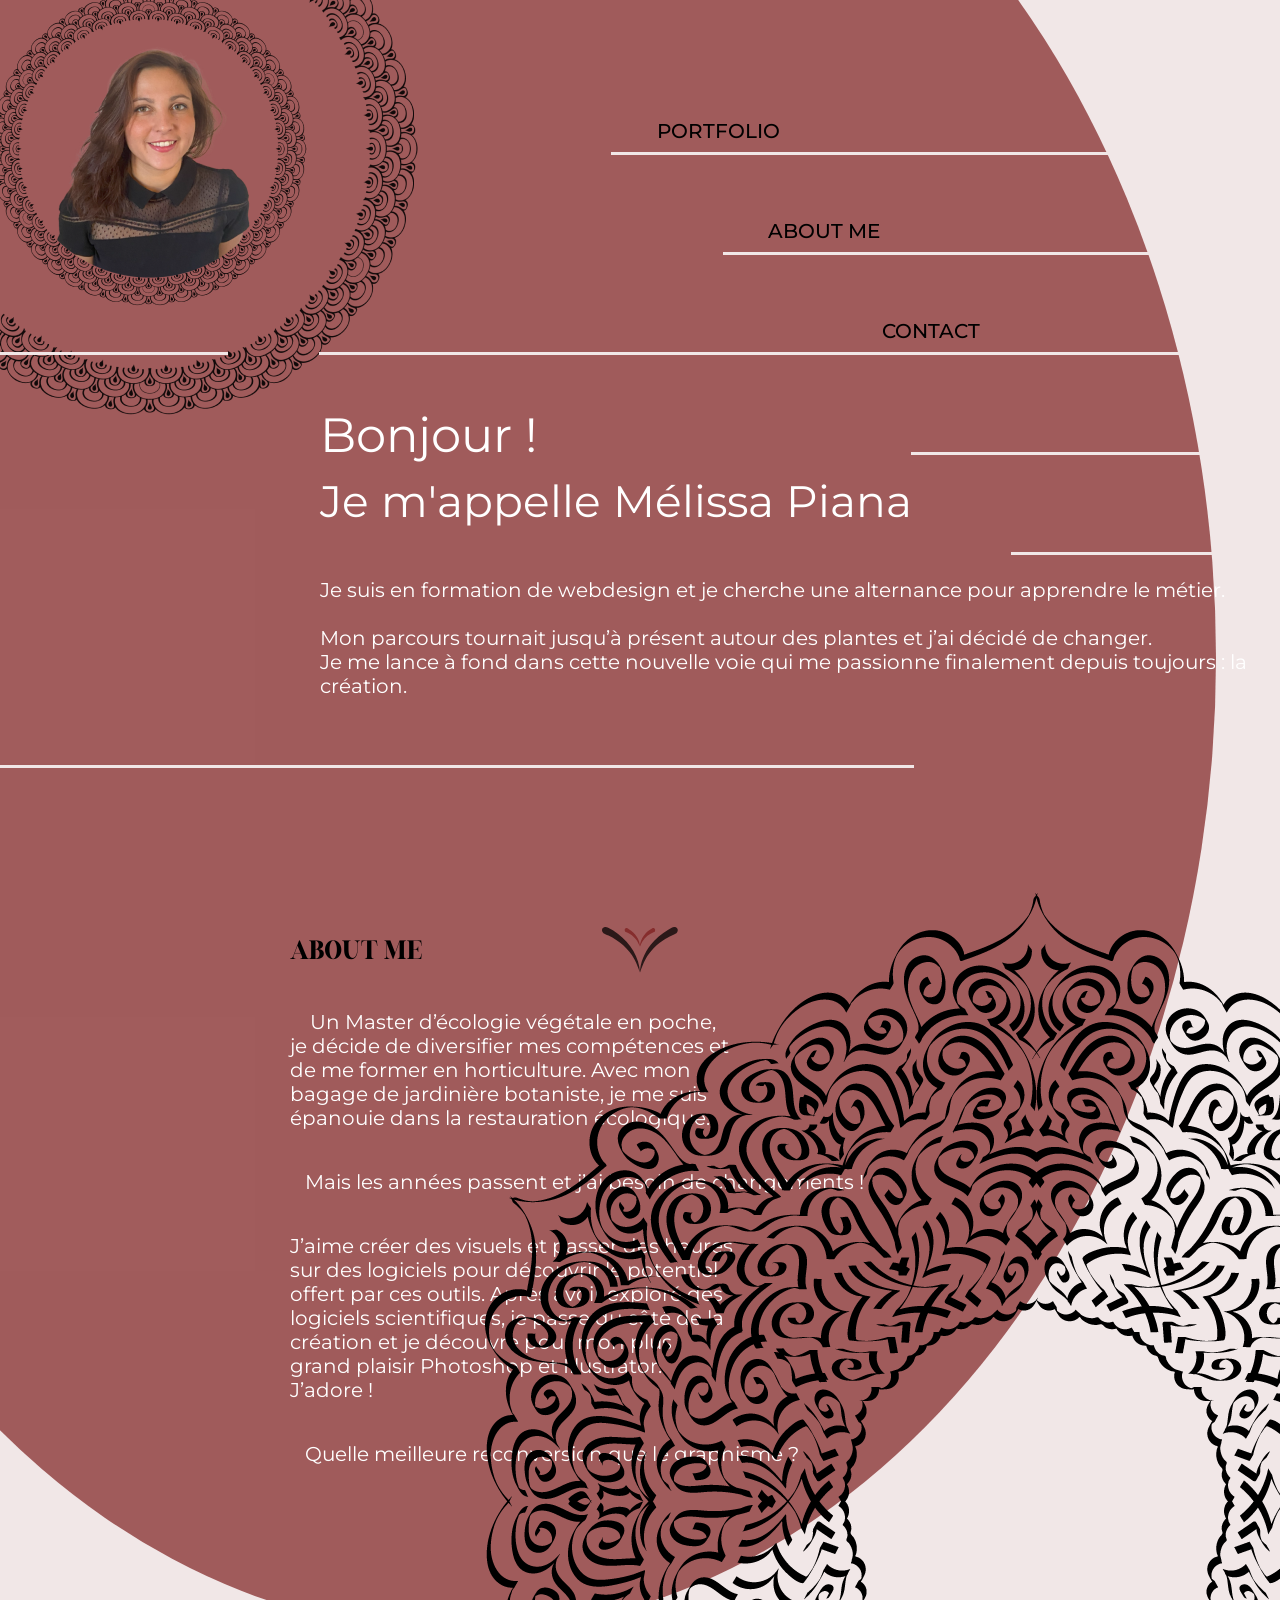
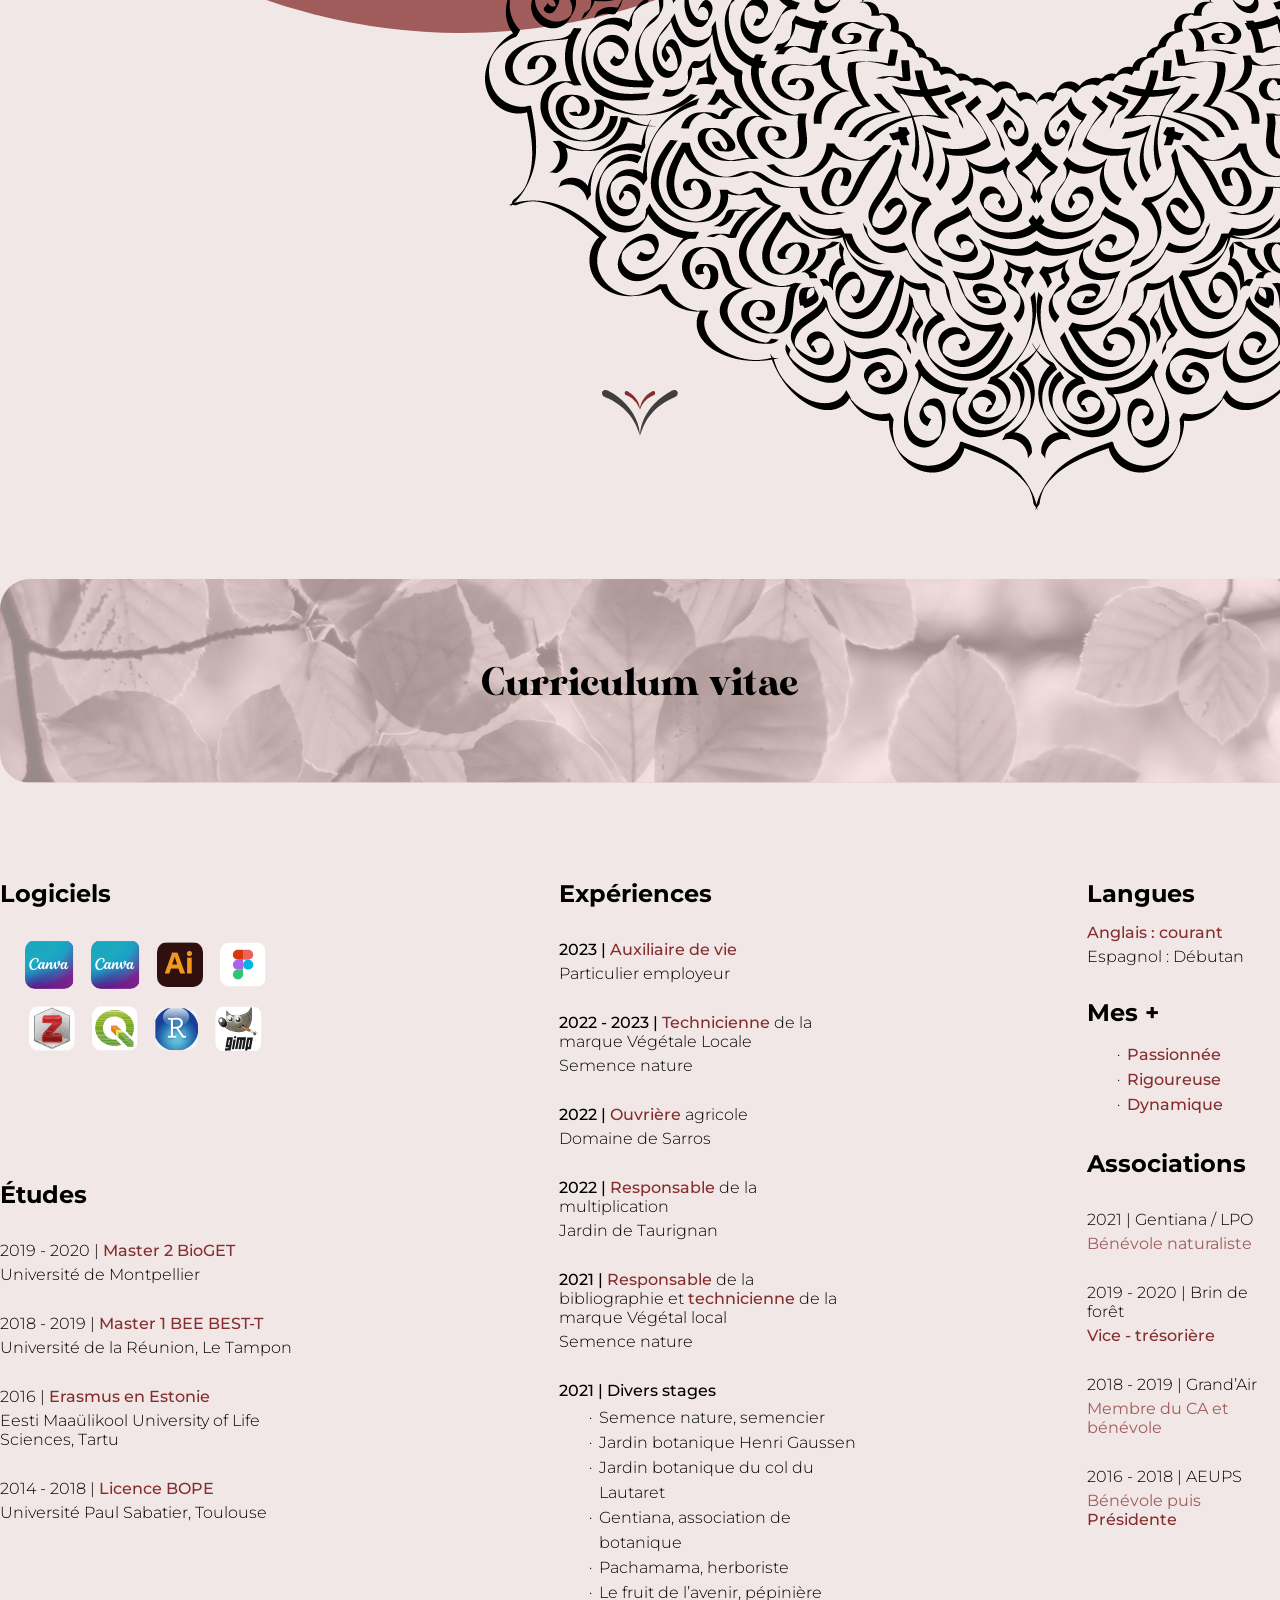
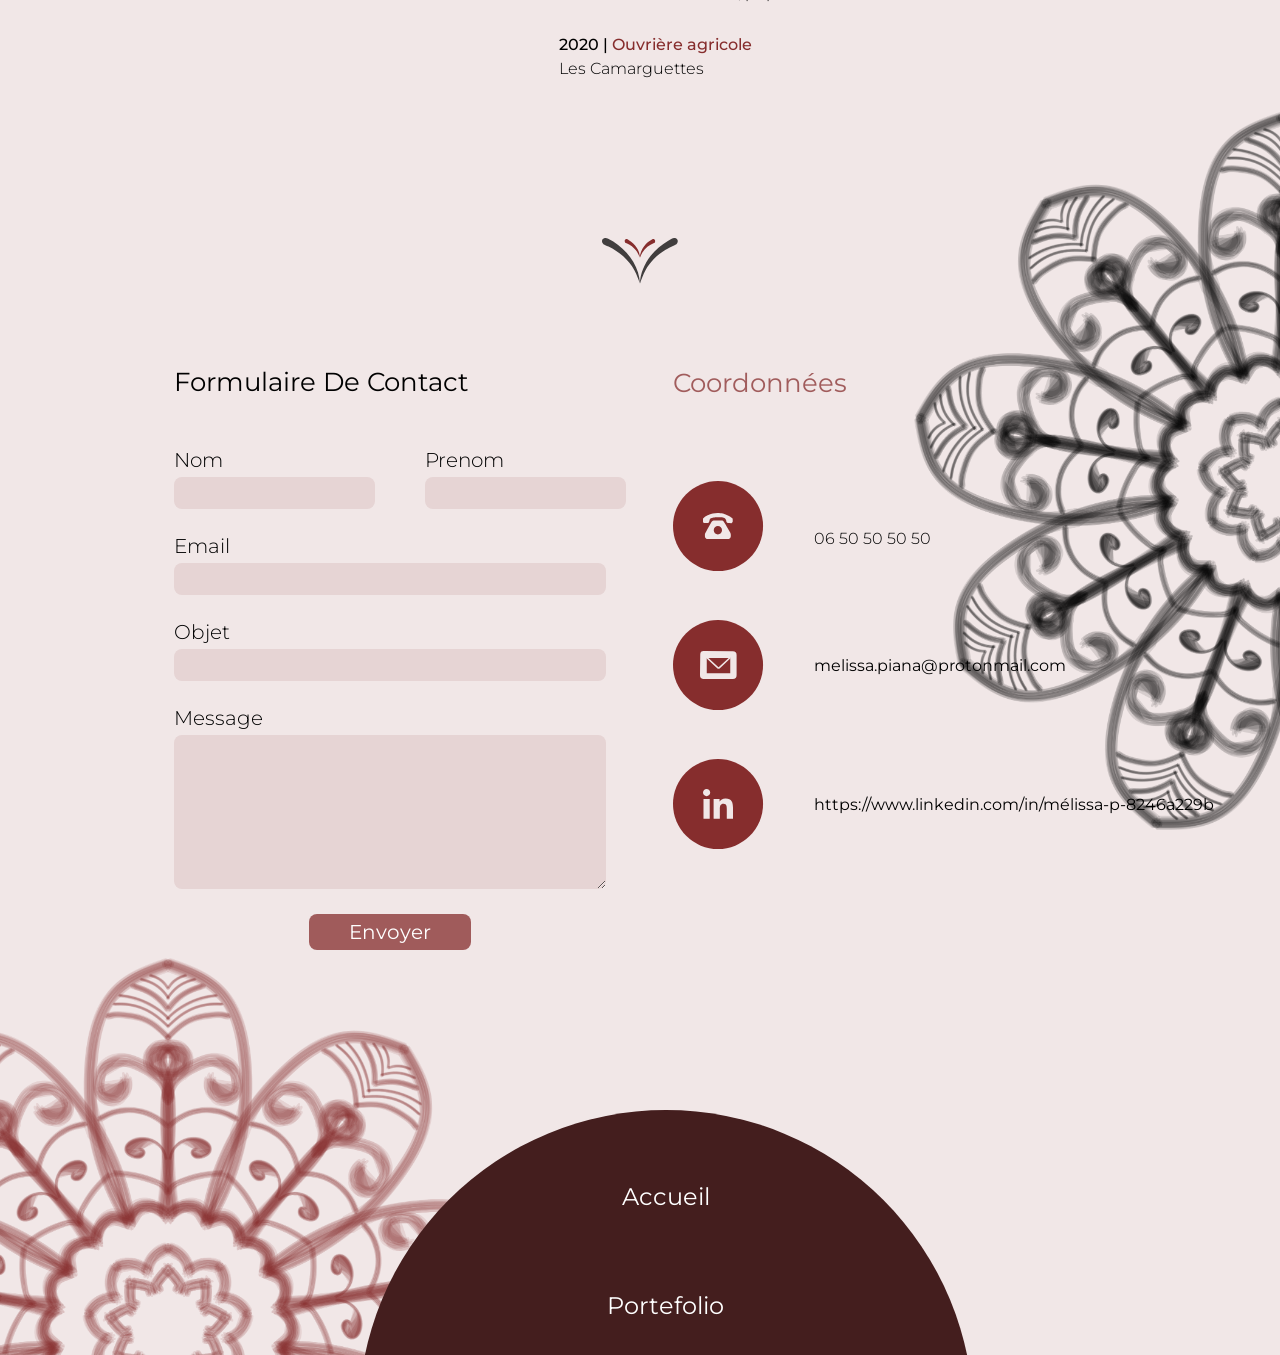
==== index.html @ 409543dc "Ajout page indentité visuelle" ====
<!doctype html>
<html lang="fr">
<head>
    <meta charset="UTF-8">
    <meta name="viewport" content="width=device-width, initial-scale=1, maximum-scale=2">
    <meta http-equiv="X-UA-Compatible" content="ie=edge">
    <title>Portfolio - Mélissa</title>
    <link rel="stylesheet" href="assets/css/home.min.css">
    <script src="https://code.jquery.com/jquery-3.7.1.min.js"
            integrity="sha256-/JqT3SQfawRcv/BIHPThkBvs0OEvtFFmqPF/lYI/Cxo=" crossorigin="anonymous"></script>
    <meta name="description" content="Free Web tutorials">
    <meta name="keywords" content="HTML, CSS, JavaScript">
    <meta name="author" content="Lorenzo Devichi">
</head>
<body>
<div class="home">

    <nav>
        <ul>
            <li>
                <a id="sous-menu" href="portefolio.html">Portfolio</a>
                <!--                <div class="sous-menu">-->
                <!--                    <a href="#">Identités visuelles</a>-->
                <!--                    <a href="#">Maquettes</a>-->
                <!--                    <a href="#">Créations</a>-->
                <!--                </div>-->
            </li>
            <li>
                <a href="#">About me</a>
            </li>
            <li>
                <a href="#">Contact</a>
            </li>
            <li>
                <a href="#"></a>
            </li>
            <li><a href="#"></a></li>
        </ul>
    </nav>
    <div class="circle-home"></div>
    <div class="profile">
        <hr>
        <div class="profile-mandala-img">
            <img class="" src="assets/img/Mandala gouttes.png" alt="Mandala">
            <img class="img-melissa" src="assets/img/Melissa.png" alt="Melissa profiles">
        </div>
        <img class="profile-top-left" src="assets/img/MandalaAngleTopLeft.png" alt="Mandala">
    </div>
    <div class="bonjour">
        <h1>Bonjour !</h1>
        <h2>Je m'appelle Mélissa Piana</h2>
        <p>Je suis en formation de webdesign et je cherche une alternance pour apprendre le métier.<br><br>

            Mon parcours tournait jusqu’à présent autour des plantes et j’ai décidé de changer.<br>
            Je me lance à fond dans cette nouvelle voie qui me passionne finalement depuis toujours : la création.</p>
    </div>
    <a href="#" class="chevron-down-header">
        <img src="assets/img/Flèche maison 2 1.svg" alt="fleche-bottom">
    </a>
    <div class="about-me">
        <h3>ABOUT ME</h3>
        <p class="p-size">
            &nbsp;&nbsp;&nbsp;&nbsp;Un Master d’écologie végétale en poche, je décide de diversifier mes compétences et
            de me former en
            horticulture. Avec mon bagage de jardinière botaniste, je me suis épanouie dans la restauration écologique.
        </p>
        <p>Mais les années passent et j’ai besoin de changements !</p>
        <p class="p-size">J’aime créer des visuels et passer des heures sur des logiciels pour découvrir le potentiel
            offert par ces
            outils. Après avoir exploré des logiciels scientifiques, je passe du côté de la création et je découvre pour
            mon
            plus grand plaisir Photoshop et Illustrator. J’adore !</p>
        <p>Quelle meilleure reconversion que le graphisme ? </p>

    </div>
    <img class="mandala-home-bottom" src="assets/img/Oriental_1.png" alt="mandala-orientale">
    <a href="#" class="chevron-down-header2">
        <img src="assets/img/Flèche maison 2 1.svg" alt="fleche-bottom">
    </a>

</div>
<div class="cv">

    <div class="p-relative">
        <h3 class="p-abso-center nevrada cv-title">Curriculum vitae</h3>
        <img class="rectangle-feuille" src="assets/img/RectangleFeuilleCv.png" alt="Rectangle feuille">
    </div>
    <div class="cv-experience">
        <div class="left">
            <div>
                <h4>Logiciels</h4>
                <div class="logo">
                    <img src="assets/img/logoCv/canva.png" alt="canva">
                    <img src="assets/img/logoCv/canva.png" alt="canva">
                    <img src="assets/img/logoCv/Ai.png" alt="canva">
                    <img src="assets/img/logoCv/Figma.svg" alt="canva">
                    <img src="assets/img/logoCv/Zotero.svg" alt="canva">
                    <img src="assets/img/logoCv/QGIS.svg" alt="canva">
                    <img src="assets/img/logoCv/Rectangle%20(3).png" alt="canva">
                    <img src="assets/img/logoCv/GIMP.svg" alt="canva">
                </div>
            </div>
            <div>
                <h4>études</h4>
                <div>
                    <div>
                        <p>2019 - 2020 | <span class="red">Master 2 BioGET</span></p>
                        <span class="spaceTop">Université de Montpellier</span>
                    </div>
                    <div>
                        <p>2018 - 2019 | <span class="red">Master 1 BEE BEST-T</span></p>
                        <span>Université de la Réunion, Le Tampon</span>
                    </div>
                    <div>
                        <p>2016 | <span class="red">Erasmus en Estonie</span></p>
                        <span>Eesti Maaülikool University of Life Sciences, Tartu</span>
                    </div>
                    <div>
                        <p>2014 - 2018 | <span class="red">Licence BOPE</span></p>
                        <span>Université Paul Sabatier, Toulouse</span>
                    </div>
                </div>
            </div>
        </div>
        <div class="experience">
            <h4>Expériences</h4>
            <div>
                <div>
                    <p><span class="weight">2023 |</span> <span class="red">Auxiliaire de vie</span></p>
                    <span>Particulier employeur</span>
                </div>
                <div>
                    <p><span class="weight">2022 - 2023 |</span> <span class="red">Technicienne</span> de la marque
                        Végétale Locale</p>
                    <span>Semence nature</span>
                </div>
                <div>
                    <p><span class="weight">2022 |</span> <span class="red">Ouvrière</span> agricole</p>
                    <span>Domaine de Sarros</span>
                </div>
                <div>
                    <p><span class="weight">2022 | </span><span class="red">Responsable</span> de la multiplication</p>
                    <span>Jardin de Taurignan</span>
                </div>
                <div>
                    <p><span class="weight">2021 | </span><span class="red">Responsable</span> de la bibliographie et
                        <span class="red">technicienne</span> de la marque
                        Végétal local</p>
                    <span>Semence nature</span>
                </div>
                <div>
                    <p><span class="weight">2021 | Divers stages</span></p>
                    <ul>
                        <li>Semence nature, semencier</li>
                        <li>Jardin botanique Henri Gaussen</li>
                        <li>Jardin botanique du col du Lautaret</li>
                        <li>Gentiana, association de botanique</li>
                        <li>Pachamama, herboriste</li>
                        <li>Le fruit de l’avenir, pépinière</li>
                    </ul>
                </div>
                <div>
                    <p><span class="weight">2020 |</span> <span class="red">Ouvrière agricole</span></p>
                    <span>Les Camarguettes</span>
                </div>
            </div>
        </div>
        <div>
            <div class="langue">
                <h4>Langues</h4>
                <div>
                    <div class="langue-p">
                        <p><span class="red">Anglais : courant</span></p>
                        <p>Espagnol : Débutan</p>
                    </div>
                </div>
            </div>
            <div class="langue">
                <h4>Mes +</h4>
                <ul>
                    <li><span class="red">Passionnée</span></li>
                    <li><span class="red">Rigoureuse</span></li>
                    <li><span class="red">Dynamique</span></li>
                </ul>
            </div>
            <div>
                <h4>Associations</h4>
                <div>
                    <div>
                        <p>2021 | Gentiana / LPO</p>
                        <span class="red300">Bénévole naturaliste</span>
                    </div>
                    <div>
                        <p>2019 - 2020 | Brin de forêt</p>
                        <span class="red">Vice - trésorière</span>
                    </div>
                    <div>
                        <p>2018 - 2019 | Grand’Air</p>
                        <span class="red300">Membre du CA et bénévole</span>
                    </div>
                    <div>
                        <p>2016 - 2018 | AEUPS</p>
                        <span class="red300">Bénévole puis <span class="red">Présidente</span></span>
                    </div>
                </div>
            </div>

        </div>
    </div>
    <a href="#" class="chevron-down-header3">
        <img src="assets/img/Flèche maison 2 1.svg" alt="fleche-bottom">
    </a>

    <div class="formContact d-flex justify-content-center align-items-center">
        <img class="MandalaCV" src="assets/img/Fleur_peinture_grise_pour_mimouche.png" alt="Fleur_peinture">

        <div class="form ">

            <form action="" method="post">
                <h4>Formulaire de contact</h4>
                <div class="d-flex align-items-center gap50">

                    <div class="d-flex colunm w50">
                        <label for="name">Nom</label>
                        <input type="text" name="name" id="name" required>
                    </div>
                    <div class="d-flex colunm w50">
                        <label for="prenom">Prenom</label>
                        <input type="text" name="name" id="prenom" required>
                    </div>
                </div>
                <div class="d-flex colunm ">
                    <label for="email">Email</label>
                    <input type="email" name="email" id="email" required>
                </div>
                <div class="d-flex colunm ">
                    <label for="objet">Objet</label>
                    <input type="objet" name="objet" id="objet" required>
                </div>
                <div class="d-flex colunm ">
                    <label for="message">Message</label>
                    <textarea name="message" id="message" cols="30" rows="10" required></textarea>
                </div>
                <div>
                    <input type="submit" class="send" value="Envoyer">
                </div>
            </form>
        </div>
        <div class="contact">
            <h4>Coordonnées</h4>
            <div class="contact-picto">
                <div class="d-flex d-flex align-items-center gap50">
                    <img src="assets/img/Picto téléphone.svg" alt="phone">
                    <p>06 50 50 50 50</p>
                </div>
                <div class="d-flex align-items-center gap50">
                    <img src="assets/img/Picto Mail.svg" alt="mail">
                    <a href="mailto:melissa.piana@protonmail.com">melissa.piana@protonmail.com</a>

                </div>
                <div class="d-flex align-items-center gap50">
                    <img src="assets/img/Picto LinkedIn.svg" alt="linkedin">
                    <a href="https://www.linkedin.com/in/mélissa-p-8246a229b">https://www.linkedin.com/in/mélissa-p-8246a229b</a>
                </div>
            </div>
        </div>

    </div>
</div>
<footer>
    <img class="chevron-down-header4" src="assets/img/Fleur_peinture_rouge.png" alt="Fleur_peinture_rouge">
    <div class="red-circle-footer">

        <a href="#">
            Accueil

        </a>
        <a href="#">
            Portefolio

        </a>
    </div>
</footer>
<script src="assets/js/script.js"></script>
</body>
</html>
---- assets/css/home.min.css ----
@import"https://fonts.googleapis.com/css2?family=Montserrat:wght@100;200;300;400;500;600;700;800;900&display=swap";@font-face{font-family:Nevrada;src:url("../fonts/AL_Nevrada_PersonalUseOnly.ttf")}.d-flex{display:flex}.colunm{flex-direction:column}.over-hidden{overflow:hidden}.align-items-center{align-items:center}.align-items-end{align-items:end}.justify-content-start{justify-content:start}.justify-content-center{justify-content:center}.p-relative{position:relative}.p-abso-center{position:absolute;top:50%;left:50%;transform:translate(-50%, -50%)}.p-abso{position:absolute}.nevrada{font-family:"Nevrada"}.w50{width:50%}body{background-color:#f1e7e7;padding:0;margin:0;box-sizing:border-box}.home{position:relative;height:2115px;overflow:hidden}.home nav{display:flex;height:500px;width:100%;justify-content:end;align-items:center;position:relative;z-index:2;overflow:hidden;top:81px}.home nav ul{display:flex;flex-direction:column;gap:4em}.home nav ul li{list-style:none}.home nav ul li .active-menu{width:184px;display:flex !important;animation:height .3s linear both}@keyframes height{from{height:0;opacity:0}to{height:77px;opacity:1}}.home nav ul li .sous-menu{display:none;background-color:#f1e7e7;border-radius:5px;padding:13px 13px 13px 13px;position:absolute;left:24px;top:40px;transition:all .5s linear;opacity:0;flex-direction:column;z-index:5;gap:10px}.home nav ul li .sous-menu a{flex-direction:row !important}.home nav ul li .sous-menu a:after{content:none !important}.home nav ul li .sous-menu a:before{content:none !important}.home nav ul li .sous-menu a{font-size:16px;font-weight:300}.home nav ul li a{text-decoration:none;color:#000;text-transform:uppercase;font-family:"Montserrat",sans-serif;font-size:20px;font-weight:500;display:flex;flex-direction:row-reverse;align-items:center;gap:9px;position:relative}.home nav ul li a:after{content:"";width:36px;height:36px;transition:all .2s linear;opacity:0}.home nav ul li a:hover:after{content:url("../img/Fleur souris.svg");width:36px;height:36px;transition:all .2s linear;opacity:1}.home nav ul li:nth-child(1){position:relative;right:500px}.home nav ul li:nth-child(1):after{content:"";width:500px;height:3px;background-color:#f1e7e7;display:block;position:absolute;left:-1px;bottom:-6px}.home nav ul li:nth-child(2){position:relative;right:400px}.home nav ul li:nth-child(2):after{content:"";width:500px;height:3px;background-color:#f1e7e7;display:block;position:absolute;left:11px;bottom:-6px}.home nav ul li:nth-child(3){position:relative;right:300px}.home nav ul li:nth-child(3):after{content:"";width:500px;height:3px;background-color:#f1e7e7;display:block;position:absolute;left:-1px;bottom:-6px}.home nav ul li:nth-child(4){position:relative;right:200px}.home nav ul li:nth-child(4):after{content:"";width:500px;height:3px;background-color:#f1e7e7;display:block;position:absolute;left:-1px;bottom:-6px}.home nav ul li:nth-child(5){position:relative;right:100px}.home nav ul li:nth-child(5):after{content:"";width:500px;height:3px;background-color:#f1e7e7;display:block;position:absolute;left:-1px;bottom:-6px}.home .circle-home{height:1950px;width:118%;background-color:rgba(134,45,45,.75);border-radius:50%;position:absolute;top:-317px;left:-23%;z-index:1}.home .profile{position:absolute;top:0;left:0;z-index:2}.home .profile hr{position:absolute;width:228px;height:3px;background-color:#f1e7e7;border:none;bottom:56px}.home .profile .profile-mandala-img{position:absolute}.home .profile .profile-mandala-img .img-melissa{position:absolute;left:16px;top:11px}.home .bonjour{position:absolute;top:356px;z-index:4;padding-left:320px;padding-bottom:46px}.home .bonjour h1{margin-top:50px;color:#fff;font-family:"Montserrat",sans-serif;font-weight:400;font-size:48px;margin-bottom:0}.home .bonjour h2{margin-top:10px;color:#fff;font-family:"Montserrat",sans-serif;font-weight:400;font-size:44px;margin-bottom:50px}.home .bonjour p{color:#fff;font-family:"Montserrat",sans-serif;font-weight:400;font-size:20px}.home .bonjour:after{content:"";width:1500px;height:3px;background-color:#f1e7e7;display:block;position:absolute;top:-4px;left:319px}.home .bonjour:before{content:"";width:914px;height:3px;background-color:#f1e7e7;display:block;position:absolute;bottom:-4px;left:0}.home .chevron-down-header{position:absolute;top:45%;left:50%;z-index:8;transform:translate(-50%, -50%)}.home .about-me{position:absolute;top:920px;left:290px;z-index:3}.home .about-me h3{font-family:"Nevrada";font-weight:400;font-size:24px}.home .about-me .p-size{width:444px;margin-bottom:40px;margin-top:40px;padding-left:0}.home .about-me p{color:#fff;font-size:20px;font-family:"Montserrat",sans-serif;padding-left:15px}.home .mandala-home-bottom{position:absolute;top:950px;z-index:8;right:-365px;rotate:90deg}.home .chevron-down-header2{position:absolute;left:50%;z-index:8;transform:translate(-50%, -50%);bottom:50px}.cv .weight{font-weight:500}.cv .rectangle-feuille{opacity:.4;margin:0 auto;display:block;border-radius:30px;margin-top:4em;margin-bottom:4em}.cv h4{color:#000;font-family:"Montserrat",sans-serif;font-size:24px;text-transform:capitalize}.cv .spaceTop{margin-top:10px}.cv .red300{color:rgba(134,45,45,.75);font-weight:400}.cv .red{color:#862d2d;font-weight:500}.cv p{font-family:"Montserrat",sans-serif;font-weight:300;margin-bottom:5px;margin-top:30px}.cv ul{line-height:25px;margin-top:0}.cv li{position:relative;font-family:"Montserrat",sans-serif;list-style:none;font-weight:300}.cv li:after{content:".";position:absolute;left:-10px;top:-4px}.cv span{font-family:"Montserrat",sans-serif;font-weight:300}.cv .cv-experience{display:flex;justify-content:center;gap:14em}.cv .cv-experience .left{display:flex;flex-direction:column;gap:6em}.cv .cv-experience .logo{display:flex;flex-wrap:wrap;gap:17px;align-items:center;justify-content:center;width:290px}.cv .cv-experience .logo img{border-radius:10px}.cv .experience{width:347px}.cv .langue h4{margin-bottom:15px}.cv .langue .langue-p p{margin-top:0}.cv .langue .langue-p p:nth-child(2){margin-bottom:30px}.chevron-down-header3{display:flex;align-items:center;justify-content:center;margin-top:10em}.formContact{position:relative;overflow-x:clip;justify-content:space-evenly;display:flex;margin-top:3em}.formContact .form{width:540px;display:flex;align-items:end;justify-content:end}.formContact .form form{width:80%}.formContact .MandalaCV{position:absolute;top:-220px;right:-370px;z-index:1;width:736px;height:718px}.formContact label{margin-bottom:5px}.formContact .gap50{gap:50px}.formContact h4{font-family:"Montserrat",sans-serif;font-weight:400;font-size:26px;margin-bottom:50px}.formContact input{font-family:"Montserrat",sans-serif;height:30px;background-color:#e6d4d4;outline:none;border:none;border-radius:8px;margin-bottom:25px;padding-left:15px}.formContact textarea{background-color:#e6d4d4;outline:none;border:none;border-radius:8px;margin-bottom:25px}.formContact .send{padding:6px 40px;border:none;background-color:rgba(134,45,45,.75);border-radius:8px;height:auto;color:#fff;margin:0 auto;display:block;font-size:20px}.formContact label{color:#000;font-family:"Montserrat",sans-serif;font-weight:300;font-size:20px}.formContact a{color:#000;font-family:"Montserrat",sans-serif;text-decoration:none}.formContact .contact{display:flex;flex-direction:column;gap:2em;position:relative;top:-50px}.formContact .contact h4{color:rgba(134,45,45,.75);font-family:"Montserrat",sans-serif;font-weight:400}.formContact .contact .contact-picto{display:flex;flex-direction:column;gap:3em}.cv-title{font-size:36px;font-weight:400;top:55%;margin:0;z-index:1}footer{position:relative;overflow:hidden;height:405px}footer .chevron-down-header4{position:absolute;left:-200px;width:736px;height:718px;top:8px}footer .red-circle-footer{width:615px;height:615px;position:absolute;border-radius:50%;background-color:#441e1e;bottom:-370px;z-index:999;left:52%;transform:translate(-50%);display:flex;align-items:center;justify-content:start;flex-direction:column;gap:5em}footer .red-circle-footer a{color:#fff;text-decoration:none;font-family:"Montserrat",sans-serif;font-size:24px}footer .red-circle-footer a:nth-child(1){margin-top:3em}/*# sourceMappingURL=home.min.css.map */
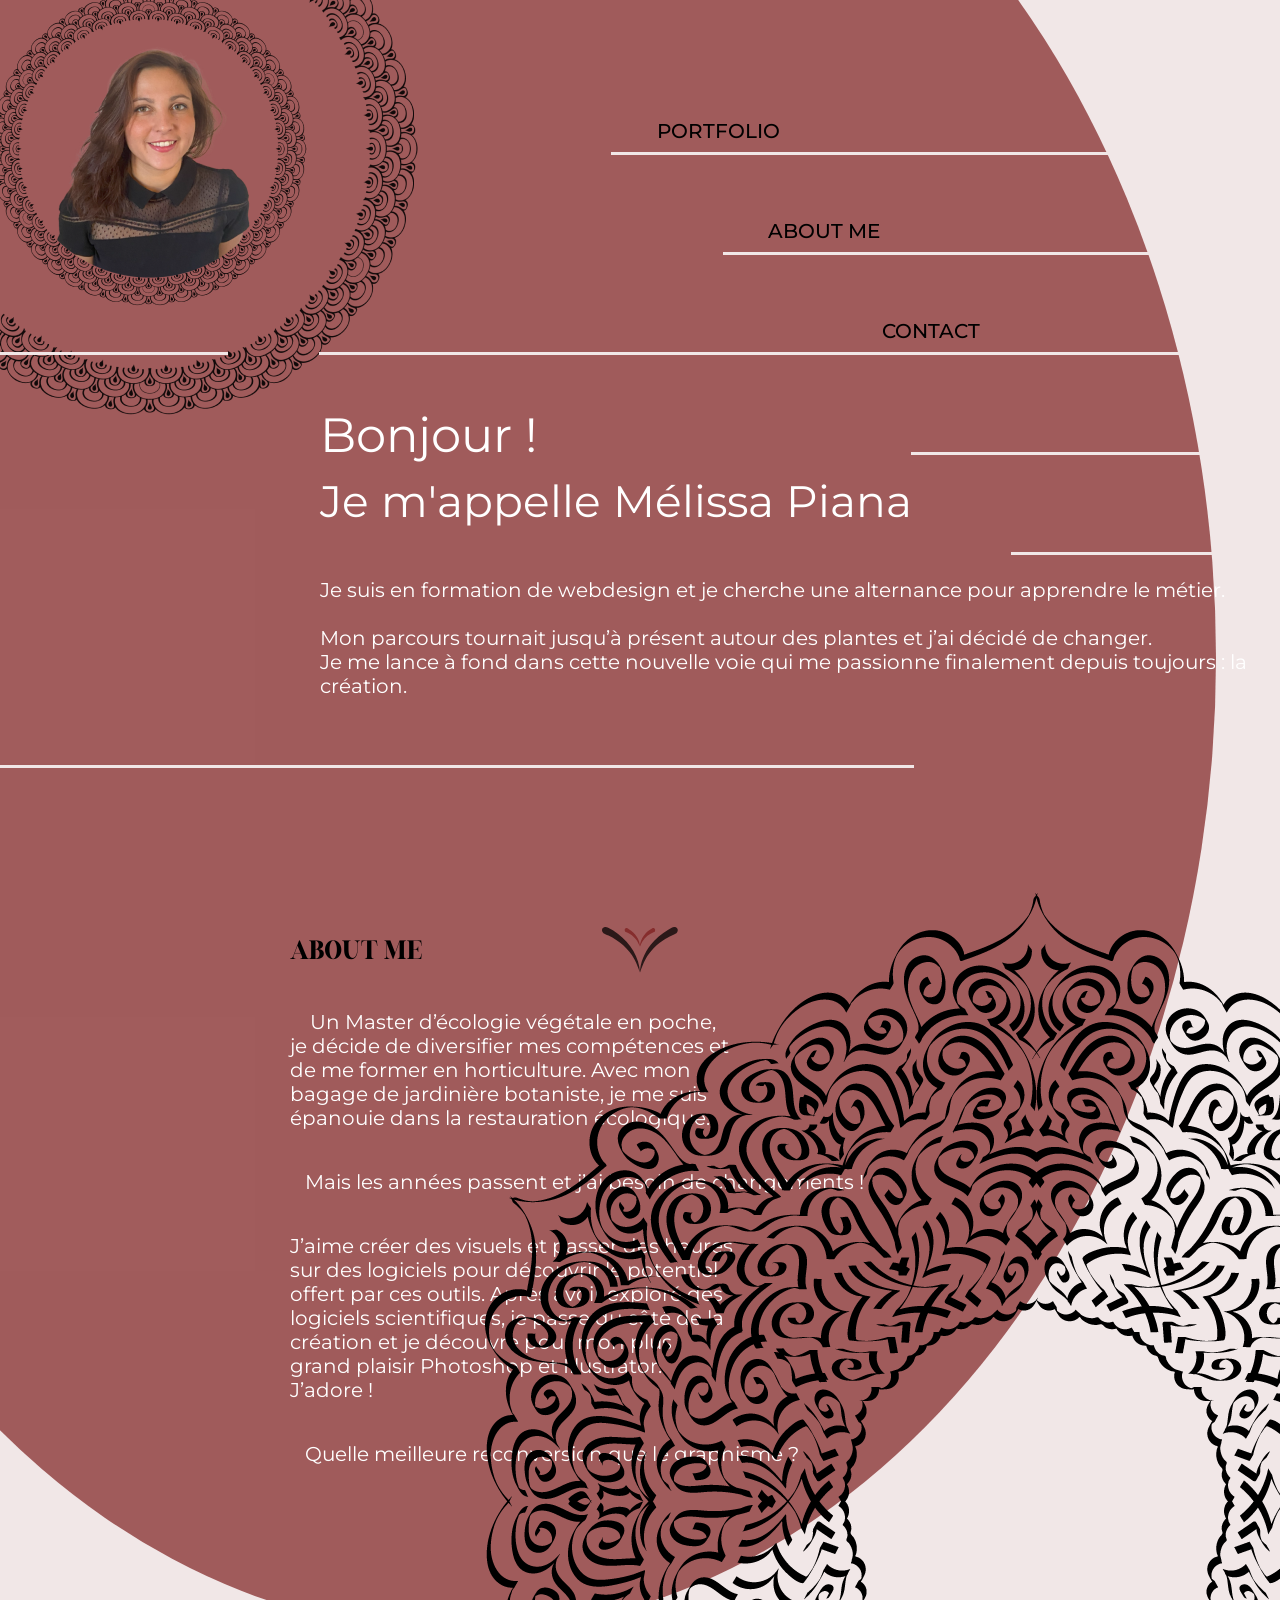
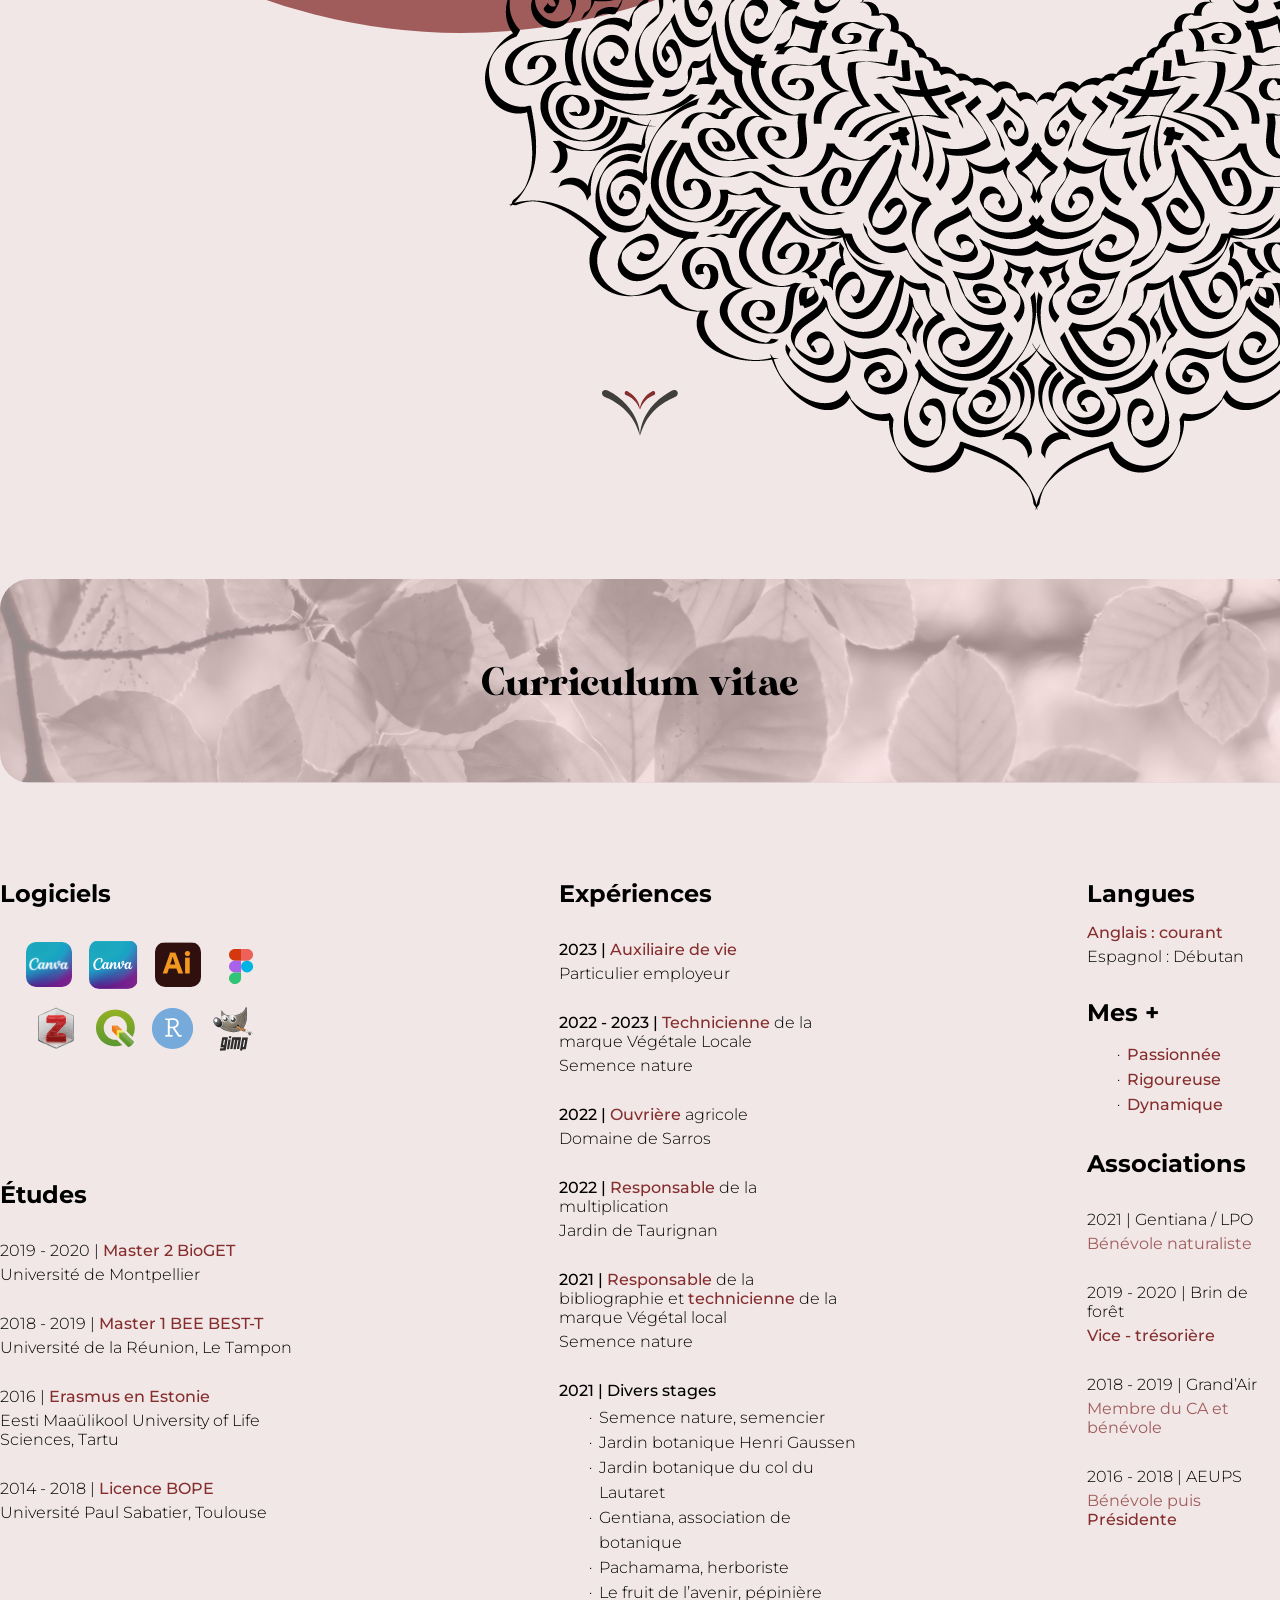
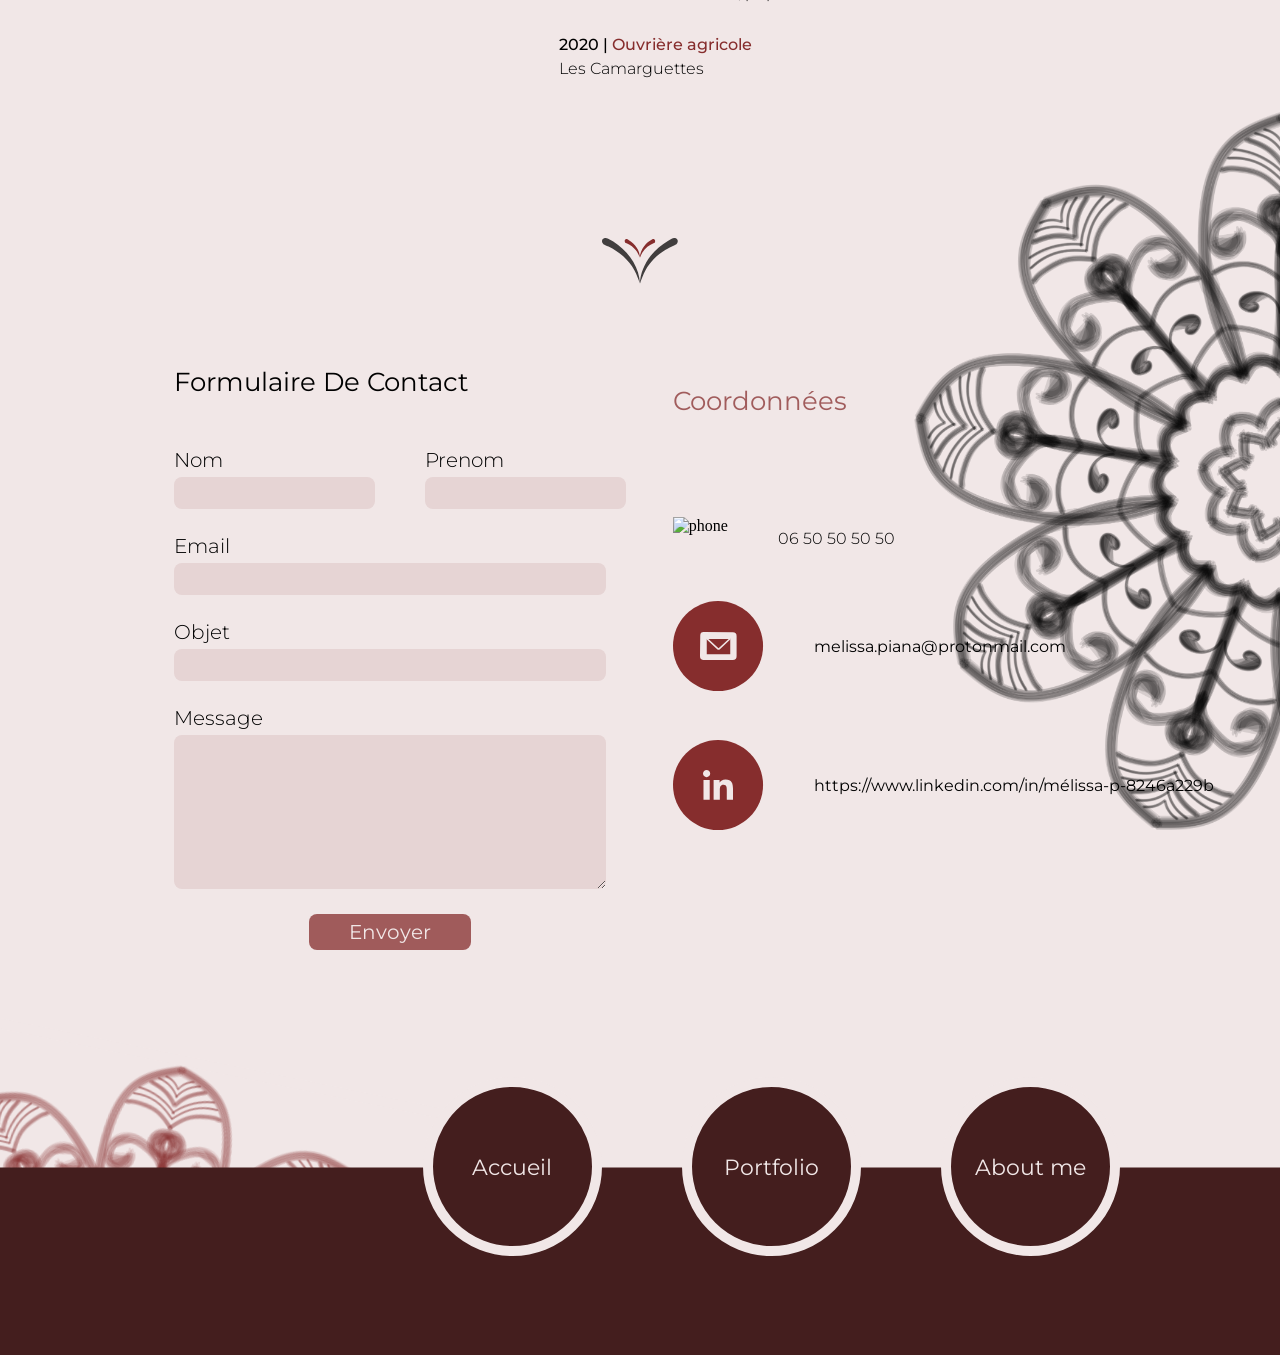
==== commit 34d6e334: "Update home page - footer" ====
--- a/index.html
+++ b/index.html
@@ -90,13 +90,13 @@
             <div>
                 <h4>Logiciels</h4>
                 <div class="logo">
-                    <img src="assets/img/logoCv/canva.png" alt="canva">
+                    <img src="assets/img/logoCv/Canva_svg.svg" alt="canva">
                     <img src="assets/img/logoCv/canva.png" alt="canva">
                     <img src="assets/img/logoCv/Ai.png" alt="canva">
                     <img src="assets/img/logoCv/Figma.svg" alt="canva">
                     <img src="assets/img/logoCv/Zotero.svg" alt="canva">
-                    <img src="assets/img/logoCv/QGIS.svg" alt="canva">
-                    <img src="assets/img/logoCv/Rectangle%20(3).png" alt="canva">
+                    <img src="assets/img/logoCv/QGIS 1.png" alt="canva">
+                    <img src="assets/img/logoCv/RStudio 1.png" alt="canva">
                     <img src="assets/img/logoCv/GIMP.svg" alt="canva">
                 </div>
             </div>
@@ -269,18 +269,17 @@
 </div>
 <footer>
     <img class="chevron-down-header4" src="assets/img/Fleur_peinture_rouge.png" alt="Fleur_peinture_rouge">
-    <div class="red-circle-footer">
-
-        <a href="#">
-            Accueil
-
-        </a>
-        <a href="#">
-            Portefolio
-
-        </a>
+    <div class="contact-footer">
+        <svg xmlns="http://www.w3.org/2000/svg" width="1572" height="188" viewBox="0 0 1572 188" fill="none">
+            <path d="M1572.2 0.570068V188.57H96.1395C94.4095 183.46 92.6195 179.02 90.9695 175.26C85.5195 162.89 81.2995 153.32 71.5795 143.61C57.5895 129.64 41.6595 124.85 33.9995 122.65C20.2295 118.68 8.32953 118.59 0.769531 119.09C4.15953 116.87 8.82953 113.51 13.8295 108.8C18.6595 104.25 30.2195 92.3801 37.5595 73.2001C39.8995 67.0801 43.1895 58.2701 43.4995 46.3001C43.7195 37.5701 42.2695 30.9501 40.7295 24.1401C38.4195 13.9301 35.2695 5.58007 33.1195 0.570068H1572.2Z"
+                  fill="#441E1E"/>
+        </svg>
+        <a href="#">Accueil</a>
+        <a href="#">Portfolio</a>
+        <a href="#">About me</a>
     </div>
 </footer>
+<script src="assets/js/scrooth.js"></script>
 <script src="assets/js/script.js"></script>
 </body>
 </html>
--- a/assets/css/home.min.css
+++ b/assets/css/home.min.css
@@ -1 +1 @@
-@import"https://fonts.googleapis.com/css2?family=Montserrat:wght@100;200;300;400;500;600;700;800;900&display=swap";@font-face{font-family:Nevrada;src:url("../fonts/AL_Nevrada_PersonalUseOnly.ttf")}.d-flex{display:flex}.colunm{flex-direction:column}.over-hidden{overflow:hidden}.align-items-center{align-items:center}.align-items-end{align-items:end}.justify-content-start{justify-content:start}.justify-content-center{justify-content:center}.p-relative{position:relative}.p-abso-center{position:absolute;top:50%;left:50%;transform:translate(-50%, -50%)}.p-abso{position:absolute}.nevrada{font-family:"Nevrada"}.w50{width:50%}body{background-color:#f1e7e7;padding:0;margin:0;box-sizing:border-box}.home{position:relative;height:2115px;overflow:hidden}.home nav{display:flex;height:500px;width:100%;justify-content:end;align-items:center;position:relative;z-index:2;overflow:hidden;top:81px}.home nav ul{display:flex;flex-direction:column;gap:4em}.home nav ul li{list-style:none}.home nav ul li .active-menu{width:184px;display:flex !important;animation:height .3s linear both}@keyframes height{from{height:0;opacity:0}to{height:77px;opacity:1}}.home nav ul li .sous-menu{display:none;background-color:#f1e7e7;border-radius:5px;padding:13px 13px 13px 13px;position:absolute;left:24px;top:40px;transition:all .5s linear;opacity:0;flex-direction:column;z-index:5;gap:10px}.home nav ul li .sous-menu a{flex-direction:row !important}.home nav ul li .sous-menu a:after{content:none !important}.home nav ul li .sous-menu a:before{content:none !important}.home nav ul li .sous-menu a{font-size:16px;font-weight:300}.home nav ul li a{text-decoration:none;color:#000;text-transform:uppercase;font-family:"Montserrat",sans-serif;font-size:20px;font-weight:500;display:flex;flex-direction:row-reverse;align-items:center;gap:9px;position:relative}.home nav ul li a:after{content:"";width:36px;height:36px;transition:all .2s linear;opacity:0}.home nav ul li a:hover:after{content:url("../img/Fleur souris.svg");width:36px;height:36px;transition:all .2s linear;opacity:1}.home nav ul li:nth-child(1){position:relative;right:500px}.home nav ul li:nth-child(1):after{content:"";width:500px;height:3px;background-color:#f1e7e7;display:block;position:absolute;left:-1px;bottom:-6px}.home nav ul li:nth-child(2){position:relative;right:400px}.home nav ul li:nth-child(2):after{content:"";width:500px;height:3px;background-color:#f1e7e7;display:block;position:absolute;left:11px;bottom:-6px}.home nav ul li:nth-child(3){position:relative;right:300px}.home nav ul li:nth-child(3):after{content:"";width:500px;height:3px;background-color:#f1e7e7;display:block;position:absolute;left:-1px;bottom:-6px}.home nav ul li:nth-child(4){position:relative;right:200px}.home nav ul li:nth-child(4):after{content:"";width:500px;height:3px;background-color:#f1e7e7;display:block;position:absolute;left:-1px;bottom:-6px}.home nav ul li:nth-child(5){position:relative;right:100px}.home nav ul li:nth-child(5):after{content:"";width:500px;height:3px;background-color:#f1e7e7;display:block;position:absolute;left:-1px;bottom:-6px}.home .circle-home{height:1950px;width:118%;background-color:rgba(134,45,45,.75);border-radius:50%;position:absolute;top:-317px;left:-23%;z-index:1}.home .profile{position:absolute;top:0;left:0;z-index:2}.home .profile hr{position:absolute;width:228px;height:3px;background-color:#f1e7e7;border:none;bottom:56px}.home .profile .profile-mandala-img{position:absolute}.home .profile .profile-mandala-img .img-melissa{position:absolute;left:16px;top:11px}.home .bonjour{position:absolute;top:356px;z-index:4;padding-left:320px;padding-bottom:46px}.home .bonjour h1{margin-top:50px;color:#fff;font-family:"Montserrat",sans-serif;font-weight:400;font-size:48px;margin-bottom:0}.home .bonjour h2{margin-top:10px;color:#fff;font-family:"Montserrat",sans-serif;font-weight:400;font-size:44px;margin-bottom:50px}.home .bonjour p{color:#fff;font-family:"Montserrat",sans-serif;font-weight:400;font-size:20px}.home .bonjour:after{content:"";width:1500px;height:3px;background-color:#f1e7e7;display:block;position:absolute;top:-4px;left:319px}.home .bonjour:before{content:"";width:914px;height:3px;background-color:#f1e7e7;display:block;position:absolute;bottom:-4px;left:0}.home .chevron-down-header{position:absolute;top:45%;left:50%;z-index:8;transform:translate(-50%, -50%)}.home .about-me{position:absolute;top:920px;left:290px;z-index:3}.home .about-me h3{font-family:"Nevrada";font-weight:400;font-size:24px}.home .about-me .p-size{width:444px;margin-bottom:40px;margin-top:40px;padding-left:0}.home .about-me p{color:#fff;font-size:20px;font-family:"Montserrat",sans-serif;padding-left:15px}.home .mandala-home-bottom{position:absolute;top:950px;z-index:8;right:-365px;rotate:90deg}.home .chevron-down-header2{position:absolute;left:50%;z-index:8;transform:translate(-50%, -50%);bottom:50px}.cv .weight{font-weight:500}.cv .rectangle-feuille{opacity:.4;margin:0 auto;display:block;border-radius:30px;margin-top:4em;margin-bottom:4em}.cv h4{color:#000;font-family:"Montserrat",sans-serif;font-size:24px;text-transform:capitalize}.cv .spaceTop{margin-top:10px}.cv .red300{color:rgba(134,45,45,.75);font-weight:400}.cv .red{color:#862d2d;font-weight:500}.cv p{font-family:"Montserrat",sans-serif;font-weight:300;margin-bottom:5px;margin-top:30px}.cv ul{line-height:25px;margin-top:0}.cv li{position:relative;font-family:"Montserrat",sans-serif;list-style:none;font-weight:300}.cv li:after{content:".";position:absolute;left:-10px;top:-4px}.cv span{font-family:"Montserrat",sans-serif;font-weight:300}.cv .cv-experience{display:flex;justify-content:center;gap:14em}.cv .cv-experience .left{display:flex;flex-direction:column;gap:6em}.cv .cv-experience .logo{display:flex;flex-wrap:wrap;gap:17px;align-items:center;justify-content:center;width:290px}.cv .cv-experience .logo img{border-radius:10px}.cv .experience{width:347px}.cv .langue h4{margin-bottom:15px}.cv .langue .langue-p p{margin-top:0}.cv .langue .langue-p p:nth-child(2){margin-bottom:30px}.chevron-down-header3{display:flex;align-items:center;justify-content:center;margin-top:10em}.formContact{position:relative;overflow-x:clip;justify-content:space-evenly;display:flex;margin-top:3em}.formContact .form{width:540px;display:flex;align-items:end;justify-content:end}.formContact .form form{width:80%}.formContact .MandalaCV{position:absolute;top:-220px;right:-370px;z-index:1;width:736px;height:718px}.formContact label{margin-bottom:5px}.formContact .gap50{gap:50px}.formContact h4{font-family:"Montserrat",sans-serif;font-weight:400;font-size:26px;margin-bottom:50px}.formContact input{font-family:"Montserrat",sans-serif;height:30px;background-color:#e6d4d4;outline:none;border:none;border-radius:8px;margin-bottom:25px;padding-left:15px}.formContact textarea{background-color:#e6d4d4;outline:none;border:none;border-radius:8px;margin-bottom:25px}.formContact .send{padding:6px 40px;border:none;background-color:rgba(134,45,45,.75);border-radius:8px;height:auto;color:#fff;margin:0 auto;display:block;font-size:20px}.formContact label{color:#000;font-family:"Montserrat",sans-serif;font-weight:300;font-size:20px}.formContact a{color:#000;font-family:"Montserrat",sans-serif;text-decoration:none}.formContact .contact{display:flex;flex-direction:column;gap:2em;position:relative;top:-50px}.formContact .contact h4{color:rgba(134,45,45,.75);font-family:"Montserrat",sans-serif;font-weight:400}.formContact .contact .contact-picto{display:flex;flex-direction:column;gap:3em}.cv-title{font-size:36px;font-weight:400;top:55%;margin:0;z-index:1}footer{position:relative;overflow:hidden;height:405px}footer .chevron-down-header4{position:absolute;left:-200px;width:736px;height:718px;top:8px}footer .red-circle-footer{width:615px;height:615px;position:absolute;border-radius:50%;background-color:#441e1e;bottom:-370px;z-index:999;left:52%;transform:translate(-50%);display:flex;align-items:center;justify-content:start;flex-direction:column;gap:5em}footer .red-circle-footer a{color:#fff;text-decoration:none;font-family:"Montserrat",sans-serif;font-size:24px}footer .red-circle-footer a:nth-child(1){margin-top:3em}/*# sourceMappingURL=home.min.css.map */
+@import"https://fonts.googleapis.com/css2?family=Montserrat:wght@100;200;300;400;500;600;700;800;900&display=swap";@font-face{font-family:Nevrada;src:url("../fonts/AL_Nevrada_PersonalUseOnly.ttf")}.d-flex{display:flex}.colunm{flex-direction:column}.over-hidden{overflow:hidden}.align-items-center{align-items:center}.align-items-end{align-items:end}.justify-content-start{justify-content:start}.justify-content-center{justify-content:center}.justify-content-beetween{justify-content:space-between}.justify-content-end{justify-content:end}.justify-content-around{justify-content:space-around}.justify-content-evenly{justify-content:space-evenly}.p-relative{position:relative}.p-abso-center{position:absolute;top:50%;left:50%;transform:translate(-50%, -50%)}.p-abso{position:absolute}.nevrada{font-family:"Nevrada"}.w50{width:50%}.w40{width:40%}.w100{width:100%}::-webkit-scrollbar{width:10px}::-webkit-scrollbar-track{background:#f1e7e7}::-webkit-scrollbar-thumb{background:#a05c5c}body{background-color:#f1e7e7;padding:0;margin:0;box-sizing:border-box}.home{position:relative;height:2115px;overflow:hidden}.home nav{display:flex;height:500px;width:100%;justify-content:end;align-items:center;position:relative;z-index:2;overflow:hidden;top:81px}.home nav ul{display:flex;flex-direction:column;gap:4em}.home nav ul li{list-style:none}.home nav ul li .active-menu{width:184px;display:flex !important;animation:height .3s linear both}@keyframes height{from{height:0;opacity:0}to{height:77px;opacity:1}}.home nav ul li .sous-menu{display:none;background-color:#f1e7e7;border-radius:5px;padding:13px 13px 13px 13px;position:absolute;left:24px;top:40px;transition:all .5s linear;opacity:0;flex-direction:column;z-index:5;gap:10px}.home nav ul li .sous-menu a{flex-direction:row !important}.home nav ul li .sous-menu a:after{content:none !important}.home nav ul li .sous-menu a:before{content:none !important}.home nav ul li .sous-menu a{font-size:16px;font-weight:300}.home nav ul li a{text-decoration:none;color:#000;text-transform:uppercase;font-family:"Montserrat",sans-serif;font-size:20px;font-weight:500;display:flex;flex-direction:row-reverse;align-items:center;gap:9px;position:relative}.home nav ul li a:after{content:"";width:36px;height:36px;transition:all .2s linear;opacity:0}.home nav ul li a:hover:after{content:url("../img/Fleur souris.svg");width:36px;height:36px;transition:all .2s linear;opacity:1;animation:rotatePicto 10s infinite linear}@keyframes rotatePicto{0%{transform:rotate(0deg)}100%{transform:rotate(360deg)}}.home nav ul li:nth-child(1){position:relative;right:500px}.home nav ul li:nth-child(1):after{content:"";width:500px;height:3px;background-color:#f1e7e7;display:block;position:absolute;left:-1px;bottom:-6px}.home nav ul li:nth-child(2){position:relative;right:400px}.home nav ul li:nth-child(2):after{content:"";width:500px;height:3px;background-color:#f1e7e7;display:block;position:absolute;left:11px;bottom:-6px}.home nav ul li:nth-child(3){position:relative;right:300px}.home nav ul li:nth-child(3):after{content:"";width:500px;height:3px;background-color:#f1e7e7;display:block;position:absolute;left:-1px;bottom:-6px}.home nav ul li:nth-child(4){position:relative;right:200px}.home nav ul li:nth-child(4):after{content:"";width:500px;height:3px;background-color:#f1e7e7;display:block;position:absolute;left:-1px;bottom:-6px}.home nav ul li:nth-child(5){position:relative;right:100px}.home nav ul li:nth-child(5):after{content:"";width:500px;height:3px;background-color:#f1e7e7;display:block;position:absolute;left:-1px;bottom:-6px}.home .circle-home{height:1950px;width:118%;background-color:rgba(134,45,45,.75);border-radius:50%;position:absolute;top:-317px;left:-23%;z-index:1}.home .profile{position:absolute;top:0;left:0;z-index:2}.home .profile hr{position:absolute;width:228px;height:3px;background-color:#f1e7e7;border:none;bottom:56px}.home .profile .profile-mandala-img{position:absolute}.home .profile .profile-mandala-img .img-melissa{position:absolute;left:16px;top:11px}.home .bonjour{position:absolute;top:356px;z-index:4;padding-left:320px;padding-bottom:46px}.home .bonjour h1{margin-top:50px;color:#fff;font-family:"Montserrat",sans-serif;font-weight:400;font-size:48px;margin-bottom:0}.home .bonjour h2{margin-top:10px;color:#fff;font-family:"Montserrat",sans-serif;font-weight:400;font-size:44px;margin-bottom:50px}.home .bonjour p{color:#fff;font-family:"Montserrat",sans-serif;font-weight:400;font-size:20px}.home .bonjour:after{content:"";width:1500px;height:3px;background-color:#f1e7e7;display:block;position:absolute;top:-4px;left:319px}.home .bonjour:before{content:"";width:914px;height:3px;background-color:#f1e7e7;display:block;position:absolute;bottom:-4px;left:0}.home .chevron-down-header{position:absolute;top:45%;left:50%;z-index:8;transform:translate(-50%, -50%)}.home .about-me{position:absolute;top:920px;left:290px;z-index:3}.home .about-me h3{font-family:"Nevrada";font-weight:400;font-size:24px}.home .about-me .p-size{width:444px;margin-bottom:40px;margin-top:40px;padding-left:0}.home .about-me p{color:#fff;font-size:20px;font-family:"Montserrat",sans-serif;padding-left:15px}.home .mandala-home-bottom{position:absolute;top:950px;z-index:8;right:-365px;rotate:90deg}.home .chevron-down-header2{position:absolute;left:50%;z-index:8;transform:translate(-50%, -50%);bottom:50px}.cv .weight{font-weight:500}.cv .rectangle-feuille{opacity:.4;margin:0 auto;display:block;border-radius:30px;margin-top:4em;margin-bottom:4em}.cv h4{color:#000;font-family:"Montserrat",sans-serif;font-size:24px;text-transform:capitalize}.cv .spaceTop{margin-top:10px}.cv .red300{color:rgba(134,45,45,.75);font-weight:400}.cv .red{color:#862d2d;font-weight:500}.cv p{font-family:"Montserrat",sans-serif;font-weight:300;margin-bottom:5px;margin-top:30px}.cv ul{line-height:25px;margin-top:0}.cv li{position:relative;font-family:"Montserrat",sans-serif;list-style:none;font-weight:300}.cv li:after{content:".";position:absolute;left:-10px;top:-4px}.cv span{font-family:"Montserrat",sans-serif;font-weight:300}.cv .cv-experience{display:flex;justify-content:center;gap:14em}.cv .cv-experience .left{display:flex;flex-direction:column;gap:6em}.cv .cv-experience .logo{display:flex;flex-wrap:wrap;gap:17px;align-items:center;justify-content:center;width:290px}.cv .cv-experience .logo img{border-radius:10px}.cv .experience{width:347px}.cv .langue h4{margin-bottom:15px}.cv .langue .langue-p p{margin-top:0}.cv .langue .langue-p p:nth-child(2){margin-bottom:30px}.chevron-down-header3{display:flex;align-items:center;justify-content:center;margin-top:10em}.formContact{position:relative;overflow-x:clip;justify-content:space-evenly;display:flex;margin-top:3em}.formContact .form{width:540px;display:flex;align-items:end;justify-content:end}.formContact .form form{width:80%}.formContact .MandalaCV{position:absolute;top:-220px;right:-370px;z-index:1;width:736px;height:718px}.formContact label{margin-bottom:5px}.formContact .gap50{gap:50px}.formContact h4{font-family:"Montserrat",sans-serif;font-weight:400;font-size:26px;margin-bottom:50px}.formContact input{font-family:"Montserrat",sans-serif;height:30px;background-color:#e6d4d4;outline:none;border:none;border-radius:8px;margin-bottom:25px;padding-left:15px}.formContact textarea{background-color:#e6d4d4;outline:none;border:none;border-radius:8px;margin-bottom:25px}.formContact .send{padding:6px 40px;border:none;background-color:rgba(134,45,45,.75);border-radius:8px;height:auto;color:#f1e7e7;margin:0 auto;display:block;font-size:20px;cursor:pointer;transition:all .5s ease-in-out}.formContact .send:hover{padding:6px 60px;color:#f1e7e7;transition:all .5s ease-in-out;font-size:20px}.formContact label{color:#000;font-family:"Montserrat",sans-serif;font-weight:300;font-size:20px}.formContact a{color:#000;font-family:"Montserrat",sans-serif;text-decoration:none}.formContact .contact{display:flex;flex-direction:column;gap:2em;position:relative;top:-50px}.formContact .contact h4{color:rgba(134,45,45,.75);font-family:"Montserrat",sans-serif;font-weight:400}.formContact .contact .contact-picto{display:flex;flex-direction:column;gap:3em}.cv-title{font-size:36px;font-weight:400;top:55%;margin:0;z-index:1}footer{position:relative;overflow:hidden;height:405px;display:flex;align-items:end;justify-content:end}footer .chevron-down-header4{position:absolute;left:-175px;width:581.28px;height:572.4px;top:100px;transform:rotate(11.55deg);border:10px solid #f1e7e7}footer .contact-footer{height:188px;width:100%;display:flex;justify-content:inherit;gap:5em;padding-right:10em;position:relative}footer .contact-footer svg{position:absolute;bottom:0;right:0}footer .contact-footer a{width:159.055px;height:159.055px;border-radius:50%;background-color:#441e1e;text-decoration:none;color:#f1e7e7;font-size:22.29px;font-family:"Montserrat",sans-serif;border:10px solid #f1e7e7;display:flex;align-items:center;justify-content:center;position:relative;top:-90px;transition:all .5s ease-in-out}footer .contact-footer a:hover{background-color:#f1e7e7;color:#441e1e;transition:all .5s ease-in-out;font-size:24px}/*# sourceMappingURL=home.min.css.map */
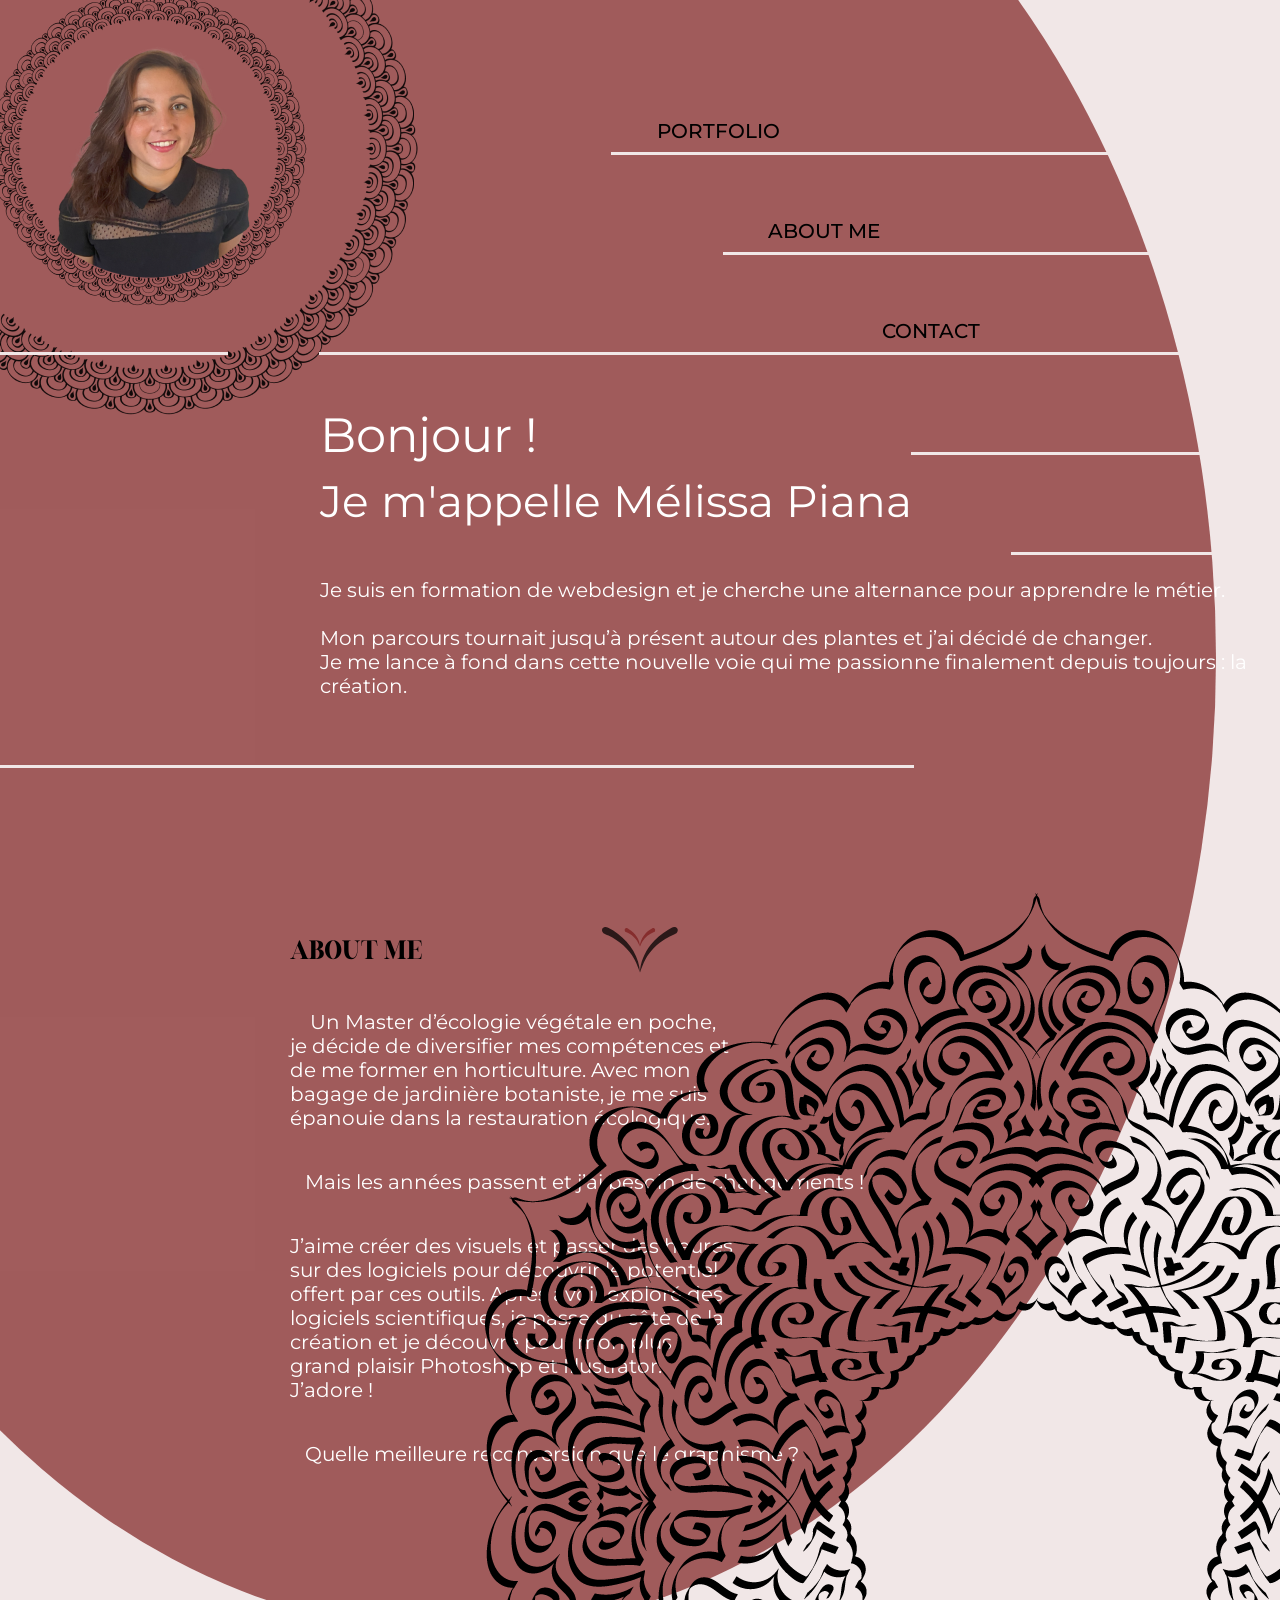
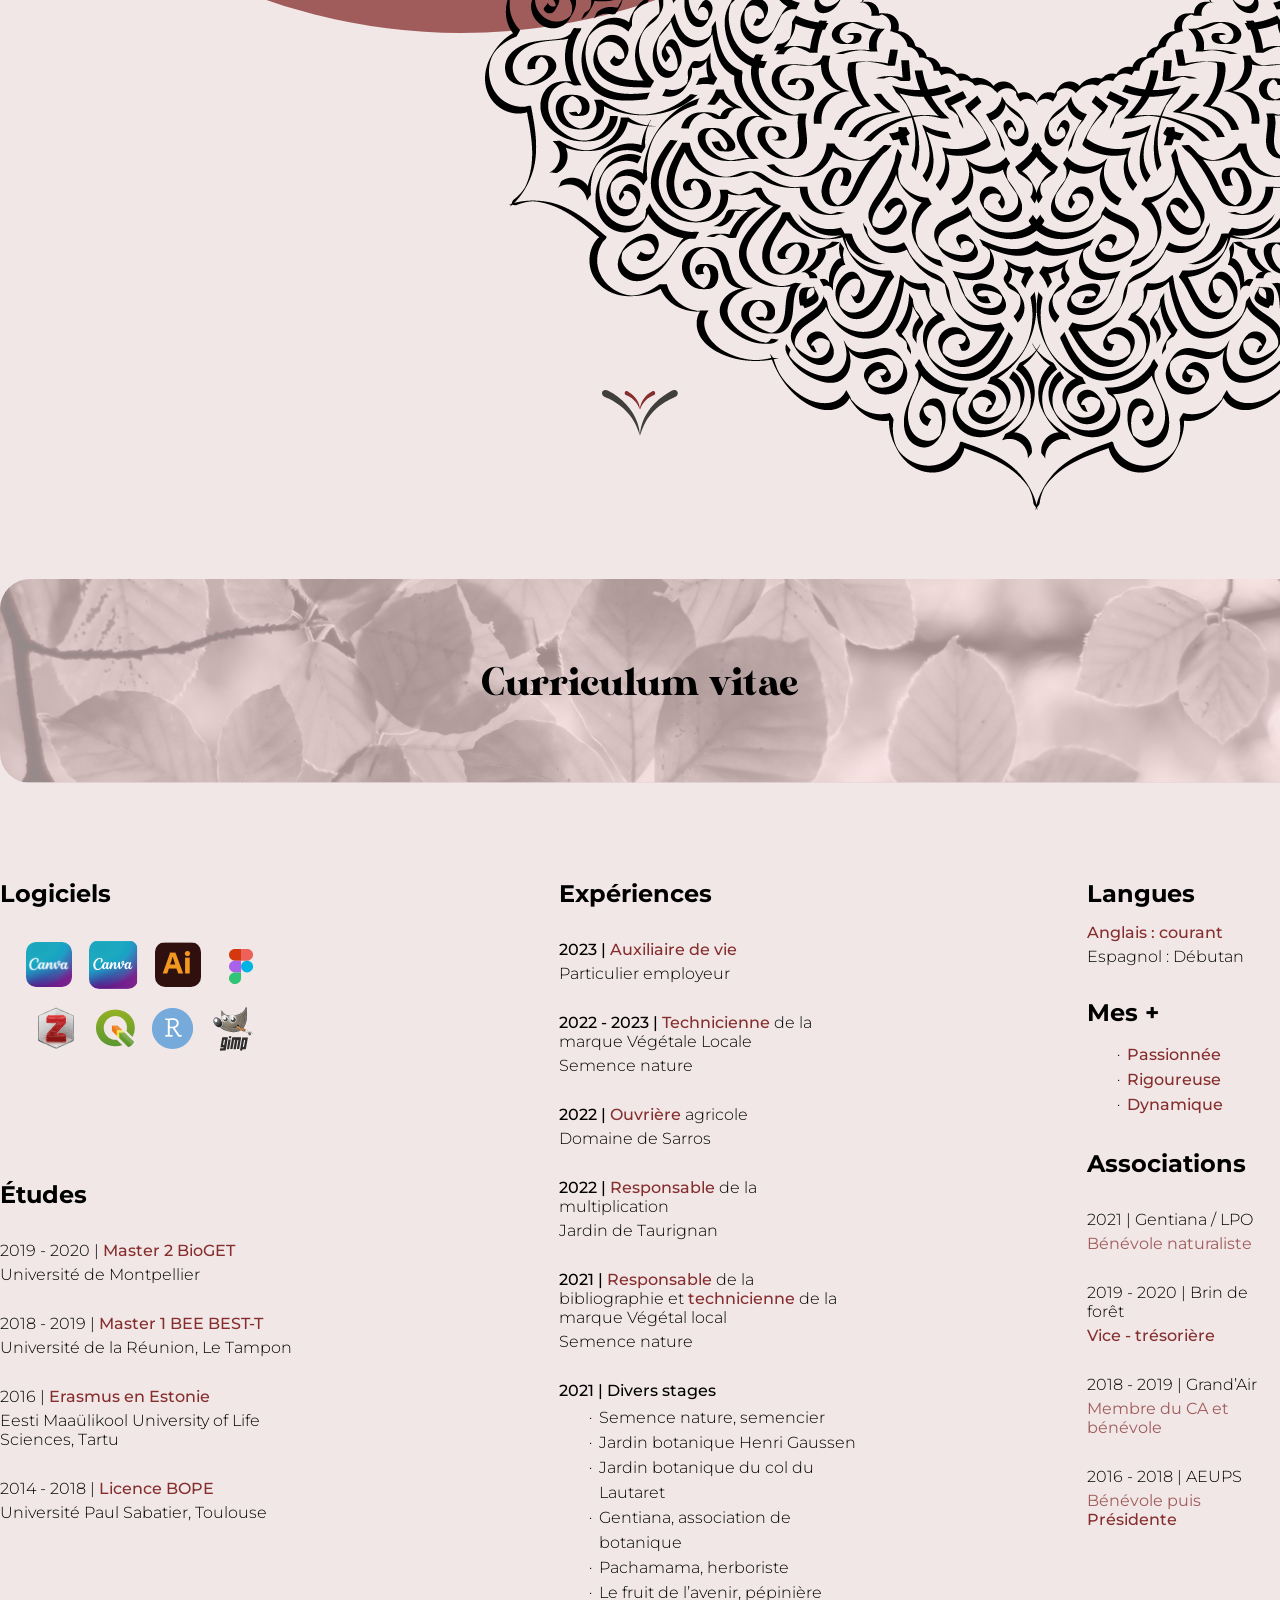
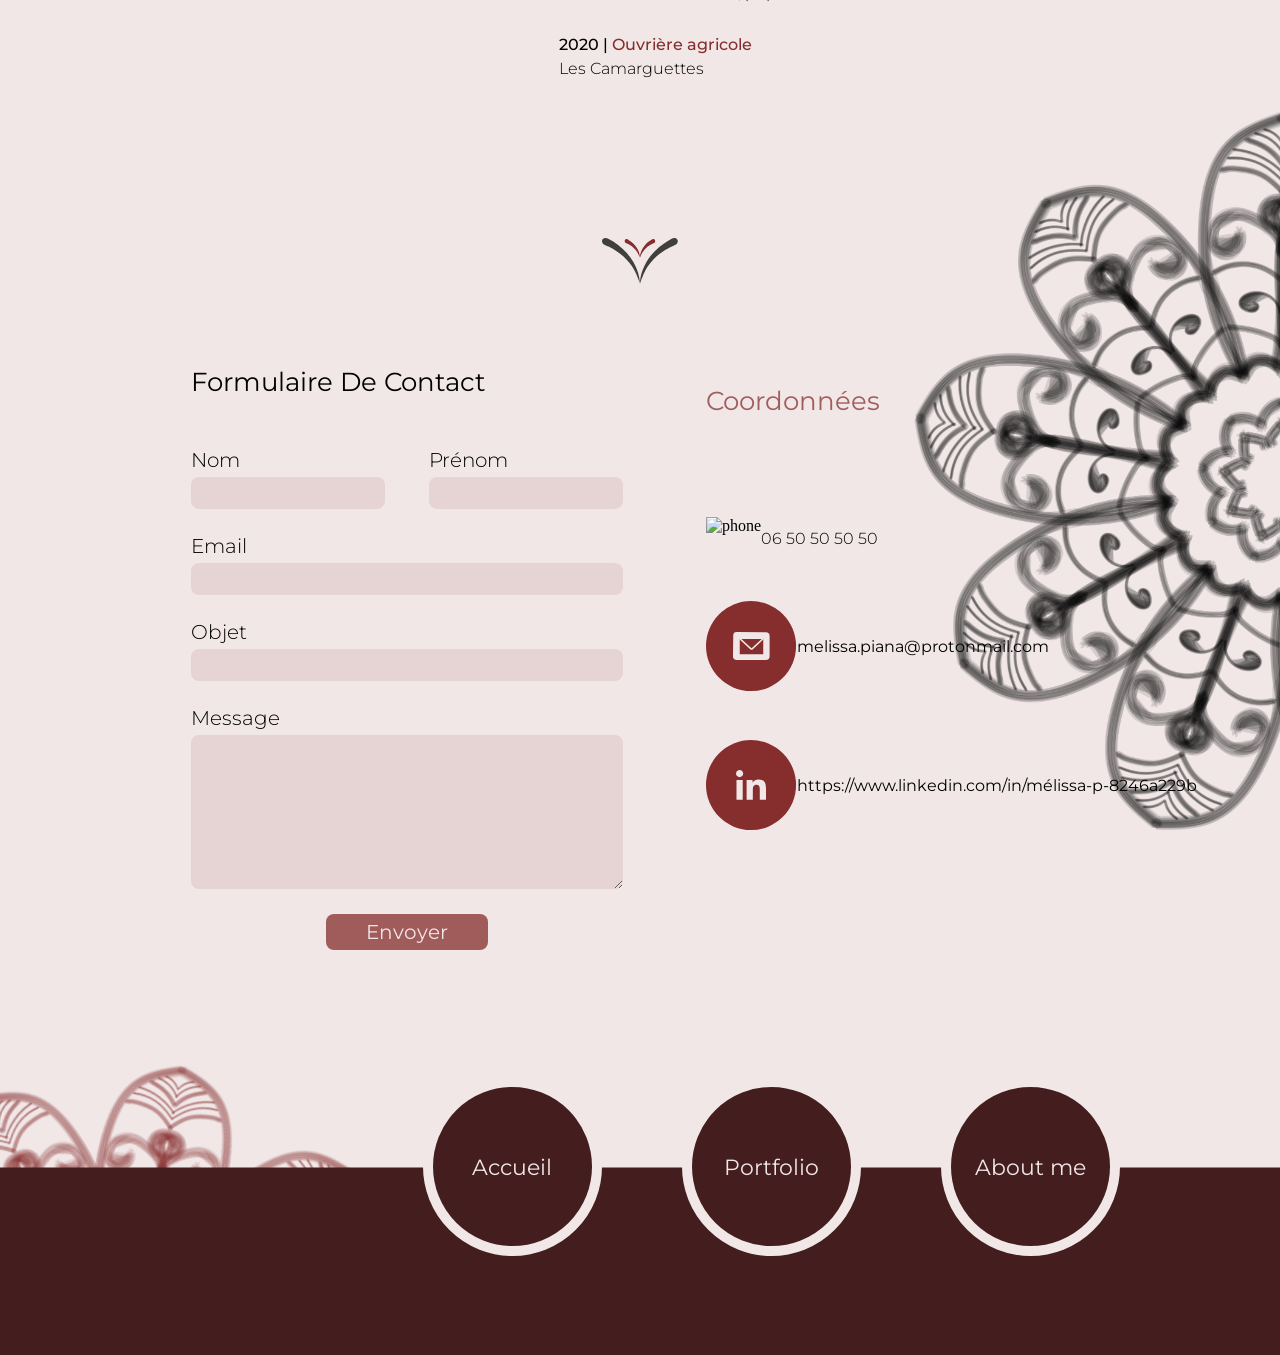
==== commit b3041620: "Update home page - footer" ====
--- a/index.html
+++ b/index.html
@@ -26,10 +26,10 @@
                 <!--                </div>-->
             </li>
             <li>
-                <a href="#">About me</a>
-            </li>
-            <li>
-                <a href="#">Contact</a>
+                <a href="#about">About me</a>
+            </li>
+            <li>
+                <a href="index.html#form">Contact</a>
             </li>
             <li>
                 <a href="#"></a>
@@ -53,6 +53,7 @@
 
             Mon parcours tournait jusqu’à présent autour des plantes et j’ai décidé de changer.<br>
             Je me lance à fond dans cette nouvelle voie qui me passionne finalement depuis toujours : la création.</p>
+        <p id="about"></p>
     </div>
     <a href="#" class="chevron-down-header">
         <img src="assets/img/Flèche maison 2 1.svg" alt="fleche-bottom">
@@ -214,18 +215,18 @@
     <div class="formContact d-flex justify-content-center align-items-center">
         <img class="MandalaCV" src="assets/img/Fleur_peinture_grise_pour_mimouche.png" alt="Fleur_peinture">
 
-        <div class="form ">
+        <div class="form " id="form">
 
             <form action="" method="post">
                 <h4>Formulaire de contact</h4>
-                <div class="d-flex align-items-center gap50">
-
-                    <div class="d-flex colunm w50">
+                <div class="d-flex align-items-center justify-content-beetween">
+
+                    <div class="d-flex colunm w45">
                         <label for="name">Nom</label>
                         <input type="text" name="name" id="name" required>
                     </div>
-                    <div class="d-flex colunm w50">
-                        <label for="prenom">Prenom</label>
+                    <div class="d-flex colunm w45">
+                        <label for="prenom">Prénom</label>
                         <input type="text" name="name" id="prenom" required>
                     </div>
                 </div>
--- a/assets/css/home.min.css
+++ b/assets/css/home.min.css
@@ -1 +1 @@
-@import"https://fonts.googleapis.com/css2?family=Montserrat:wght@100;200;300;400;500;600;700;800;900&display=swap";@font-face{font-family:Nevrada;src:url("../fonts/AL_Nevrada_PersonalUseOnly.ttf")}.d-flex{display:flex}.colunm{flex-direction:column}.over-hidden{overflow:hidden}.align-items-center{align-items:center}.align-items-end{align-items:end}.justify-content-start{justify-content:start}.justify-content-center{justify-content:center}.justify-content-beetween{justify-content:space-between}.justify-content-end{justify-content:end}.justify-content-around{justify-content:space-around}.justify-content-evenly{justify-content:space-evenly}.p-relative{position:relative}.p-abso-center{position:absolute;top:50%;left:50%;transform:translate(-50%, -50%)}.p-abso{position:absolute}.nevrada{font-family:"Nevrada"}.w50{width:50%}.w40{width:40%}.w100{width:100%}::-webkit-scrollbar{width:10px}::-webkit-scrollbar-track{background:#f1e7e7}::-webkit-scrollbar-thumb{background:#a05c5c}body{background-color:#f1e7e7;padding:0;margin:0;box-sizing:border-box}.home{position:relative;height:2115px;overflow:hidden}.home nav{display:flex;height:500px;width:100%;justify-content:end;align-items:center;position:relative;z-index:2;overflow:hidden;top:81px}.home nav ul{display:flex;flex-direction:column;gap:4em}.home nav ul li{list-style:none}.home nav ul li .active-menu{width:184px;display:flex !important;animation:height .3s linear both}@keyframes height{from{height:0;opacity:0}to{height:77px;opacity:1}}.home nav ul li .sous-menu{display:none;background-color:#f1e7e7;border-radius:5px;padding:13px 13px 13px 13px;position:absolute;left:24px;top:40px;transition:all .5s linear;opacity:0;flex-direction:column;z-index:5;gap:10px}.home nav ul li .sous-menu a{flex-direction:row !important}.home nav ul li .sous-menu a:after{content:none !important}.home nav ul li .sous-menu a:before{content:none !important}.home nav ul li .sous-menu a{font-size:16px;font-weight:300}.home nav ul li a{text-decoration:none;color:#000;text-transform:uppercase;font-family:"Montserrat",sans-serif;font-size:20px;font-weight:500;display:flex;flex-direction:row-reverse;align-items:center;gap:9px;position:relative}.home nav ul li a:after{content:"";width:36px;height:36px;transition:all .2s linear;opacity:0}.home nav ul li a:hover:after{content:url("../img/Fleur souris.svg");width:36px;height:36px;transition:all .2s linear;opacity:1;animation:rotatePicto 10s infinite linear}@keyframes rotatePicto{0%{transform:rotate(0deg)}100%{transform:rotate(360deg)}}.home nav ul li:nth-child(1){position:relative;right:500px}.home nav ul li:nth-child(1):after{content:"";width:500px;height:3px;background-color:#f1e7e7;display:block;position:absolute;left:-1px;bottom:-6px}.home nav ul li:nth-child(2){position:relative;right:400px}.home nav ul li:nth-child(2):after{content:"";width:500px;height:3px;background-color:#f1e7e7;display:block;position:absolute;left:11px;bottom:-6px}.home nav ul li:nth-child(3){position:relative;right:300px}.home nav ul li:nth-child(3):after{content:"";width:500px;height:3px;background-color:#f1e7e7;display:block;position:absolute;left:-1px;bottom:-6px}.home nav ul li:nth-child(4){position:relative;right:200px}.home nav ul li:nth-child(4):after{content:"";width:500px;height:3px;background-color:#f1e7e7;display:block;position:absolute;left:-1px;bottom:-6px}.home nav ul li:nth-child(5){position:relative;right:100px}.home nav ul li:nth-child(5):after{content:"";width:500px;height:3px;background-color:#f1e7e7;display:block;position:absolute;left:-1px;bottom:-6px}.home .circle-home{height:1950px;width:118%;background-color:rgba(134,45,45,.75);border-radius:50%;position:absolute;top:-317px;left:-23%;z-index:1}.home .profile{position:absolute;top:0;left:0;z-index:2}.home .profile hr{position:absolute;width:228px;height:3px;background-color:#f1e7e7;border:none;bottom:56px}.home .profile .profile-mandala-img{position:absolute}.home .profile .profile-mandala-img .img-melissa{position:absolute;left:16px;top:11px}.home .bonjour{position:absolute;top:356px;z-index:4;padding-left:320px;padding-bottom:46px}.home .bonjour h1{margin-top:50px;color:#fff;font-family:"Montserrat",sans-serif;font-weight:400;font-size:48px;margin-bottom:0}.home .bonjour h2{margin-top:10px;color:#fff;font-family:"Montserrat",sans-serif;font-weight:400;font-size:44px;margin-bottom:50px}.home .bonjour p{color:#fff;font-family:"Montserrat",sans-serif;font-weight:400;font-size:20px}.home .bonjour:after{content:"";width:1500px;height:3px;background-color:#f1e7e7;display:block;position:absolute;top:-4px;left:319px}.home .bonjour:before{content:"";width:914px;height:3px;background-color:#f1e7e7;display:block;position:absolute;bottom:-4px;left:0}.home .chevron-down-header{position:absolute;top:45%;left:50%;z-index:8;transform:translate(-50%, -50%)}.home .about-me{position:absolute;top:920px;left:290px;z-index:3}.home .about-me h3{font-family:"Nevrada";font-weight:400;font-size:24px}.home .about-me .p-size{width:444px;margin-bottom:40px;margin-top:40px;padding-left:0}.home .about-me p{color:#fff;font-size:20px;font-family:"Montserrat",sans-serif;padding-left:15px}.home .mandala-home-bottom{position:absolute;top:950px;z-index:8;right:-365px;rotate:90deg}.home .chevron-down-header2{position:absolute;left:50%;z-index:8;transform:translate(-50%, -50%);bottom:50px}.cv .weight{font-weight:500}.cv .rectangle-feuille{opacity:.4;margin:0 auto;display:block;border-radius:30px;margin-top:4em;margin-bottom:4em}.cv h4{color:#000;font-family:"Montserrat",sans-serif;font-size:24px;text-transform:capitalize}.cv .spaceTop{margin-top:10px}.cv .red300{color:rgba(134,45,45,.75);font-weight:400}.cv .red{color:#862d2d;font-weight:500}.cv p{font-family:"Montserrat",sans-serif;font-weight:300;margin-bottom:5px;margin-top:30px}.cv ul{line-height:25px;margin-top:0}.cv li{position:relative;font-family:"Montserrat",sans-serif;list-style:none;font-weight:300}.cv li:after{content:".";position:absolute;left:-10px;top:-4px}.cv span{font-family:"Montserrat",sans-serif;font-weight:300}.cv .cv-experience{display:flex;justify-content:center;gap:14em}.cv .cv-experience .left{display:flex;flex-direction:column;gap:6em}.cv .cv-experience .logo{display:flex;flex-wrap:wrap;gap:17px;align-items:center;justify-content:center;width:290px}.cv .cv-experience .logo img{border-radius:10px}.cv .experience{width:347px}.cv .langue h4{margin-bottom:15px}.cv .langue .langue-p p{margin-top:0}.cv .langue .langue-p p:nth-child(2){margin-bottom:30px}.chevron-down-header3{display:flex;align-items:center;justify-content:center;margin-top:10em}.formContact{position:relative;overflow-x:clip;justify-content:space-evenly;display:flex;margin-top:3em}.formContact .form{width:540px;display:flex;align-items:end;justify-content:end}.formContact .form form{width:80%}.formContact .MandalaCV{position:absolute;top:-220px;right:-370px;z-index:1;width:736px;height:718px}.formContact label{margin-bottom:5px}.formContact .gap50{gap:50px}.formContact h4{font-family:"Montserrat",sans-serif;font-weight:400;font-size:26px;margin-bottom:50px}.formContact input{font-family:"Montserrat",sans-serif;height:30px;background-color:#e6d4d4;outline:none;border:none;border-radius:8px;margin-bottom:25px;padding-left:15px}.formContact textarea{background-color:#e6d4d4;outline:none;border:none;border-radius:8px;margin-bottom:25px}.formContact .send{padding:6px 40px;border:none;background-color:rgba(134,45,45,.75);border-radius:8px;height:auto;color:#f1e7e7;margin:0 auto;display:block;font-size:20px;cursor:pointer;transition:all .5s ease-in-out}.formContact .send:hover{padding:6px 60px;color:#f1e7e7;transition:all .5s ease-in-out;font-size:20px}.formContact label{color:#000;font-family:"Montserrat",sans-serif;font-weight:300;font-size:20px}.formContact a{color:#000;font-family:"Montserrat",sans-serif;text-decoration:none}.formContact .contact{display:flex;flex-direction:column;gap:2em;position:relative;top:-50px}.formContact .contact h4{color:rgba(134,45,45,.75);font-family:"Montserrat",sans-serif;font-weight:400}.formContact .contact .contact-picto{display:flex;flex-direction:column;gap:3em}.cv-title{font-size:36px;font-weight:400;top:55%;margin:0;z-index:1}footer{position:relative;overflow:hidden;height:405px;display:flex;align-items:end;justify-content:end}footer .chevron-down-header4{position:absolute;left:-175px;width:581.28px;height:572.4px;top:100px;transform:rotate(11.55deg);border:10px solid #f1e7e7}footer .contact-footer{height:188px;width:100%;display:flex;justify-content:inherit;gap:5em;padding-right:10em;position:relative}footer .contact-footer svg{position:absolute;bottom:0;right:0}footer .contact-footer a{width:159.055px;height:159.055px;border-radius:50%;background-color:#441e1e;text-decoration:none;color:#f1e7e7;font-size:22.29px;font-family:"Montserrat",sans-serif;border:10px solid #f1e7e7;display:flex;align-items:center;justify-content:center;position:relative;top:-90px;transition:all .5s ease-in-out}footer .contact-footer a:hover{background-color:#f1e7e7;color:#441e1e;transition:all .5s ease-in-out;font-size:24px}/*# sourceMappingURL=home.min.css.map */
+@import"https://fonts.googleapis.com/css2?family=Montserrat:wght@100;200;300;400;500;600;700;800;900&display=swap";@font-face{font-family:Nevrada;src:url("../fonts/AL_Nevrada_PersonalUseOnly.ttf")}.d-flex{display:flex}.colunm{flex-direction:column}.over-hidden{overflow:hidden}.align-items-center{align-items:center}.align-items-end{align-items:end}.justify-content-start{justify-content:start}.justify-content-center{justify-content:center}.justify-content-beetween{justify-content:space-between}.justify-content-end{justify-content:end}.justify-content-around{justify-content:space-around}.justify-content-evenly{justify-content:space-evenly}.p-relative{position:relative}.p-abso-center{position:absolute;top:50%;left:50%;transform:translate(-50%, -50%)}.p-abso{position:absolute}.nevrada{font-family:"Nevrada"}.w50{width:50%}.w40{width:40%}.w45{width:45%}.w100{width:100%}::-webkit-scrollbar{width:10px}::-webkit-scrollbar-track{background:#f1e7e7}::-webkit-scrollbar-thumb{background:#a05c5c}body{background-color:#f1e7e7;padding:0;margin:0;box-sizing:border-box;scroll-behavior:smooth}.home{position:relative;height:2115px;overflow:hidden}.home nav{display:flex;height:500px;width:100%;justify-content:end;align-items:center;position:relative;z-index:2;overflow:hidden;top:81px}.home nav ul{display:flex;flex-direction:column;gap:4em}.home nav ul li{list-style:none}.home nav ul li .active-menu{width:184px;display:flex !important;animation:height .3s linear both}@keyframes height{from{height:0;opacity:0}to{height:77px;opacity:1}}.home nav ul li .sous-menu{display:none;background-color:#f1e7e7;border-radius:5px;padding:13px 13px 13px 13px;position:absolute;left:24px;top:40px;transition:all .5s linear;opacity:0;flex-direction:column;z-index:5;gap:10px}.home nav ul li .sous-menu a{flex-direction:row !important}.home nav ul li .sous-menu a:after{content:none !important}.home nav ul li .sous-menu a:before{content:none !important}.home nav ul li .sous-menu a{font-size:16px;font-weight:300}.home nav ul li a{text-decoration:none;color:#000;text-transform:uppercase;font-family:"Montserrat",sans-serif;font-size:20px;font-weight:500;display:flex;flex-direction:row-reverse;align-items:center;gap:9px;position:relative}.home nav ul li a:after{content:"";width:36px;height:36px;transition:all .2s linear;opacity:0}.home nav ul li a:hover:after{content:url("../img/Fleur souris.svg");width:36px;height:36px;transition:all .2s linear;opacity:1;animation:rotatePicto 10s infinite linear}@keyframes rotatePicto{0%{transform:rotate(0deg)}100%{transform:rotate(360deg)}}.home nav ul li:nth-child(1){position:relative;right:500px}.home nav ul li:nth-child(1):after{content:"";width:500px;height:3px;background-color:#f1e7e7;display:block;position:absolute;left:-1px;bottom:-6px}.home nav ul li:nth-child(2){position:relative;right:400px}.home nav ul li:nth-child(2):after{content:"";width:500px;height:3px;background-color:#f1e7e7;display:block;position:absolute;left:11px;bottom:-6px}.home nav ul li:nth-child(3){position:relative;right:300px}.home nav ul li:nth-child(3):after{content:"";width:500px;height:3px;background-color:#f1e7e7;display:block;position:absolute;left:-1px;bottom:-6px}.home nav ul li:nth-child(4){position:relative;right:200px}.home nav ul li:nth-child(4):after{content:"";width:500px;height:3px;background-color:#f1e7e7;display:block;position:absolute;left:-1px;bottom:-6px}.home nav ul li:nth-child(5){position:relative;right:100px}.home nav ul li:nth-child(5):after{content:"";width:500px;height:3px;background-color:#f1e7e7;display:block;position:absolute;left:-1px;bottom:-6px}.home .circle-home{height:1950px;width:118%;background-color:rgba(134,45,45,.75);border-radius:50%;position:absolute;top:-317px;left:-23%;z-index:1}.home .profile{position:absolute;top:0;left:0;z-index:2}.home .profile hr{position:absolute;width:228px;height:3px;background-color:#f1e7e7;border:none;bottom:56px}.home .profile .profile-mandala-img{position:absolute}.home .profile .profile-mandala-img .img-melissa{position:absolute;left:16px;top:11px}.home .bonjour{position:absolute;top:356px;z-index:4;padding-left:320px;padding-bottom:46px}.home .bonjour h1{margin-top:50px;color:#fff;font-family:"Montserrat",sans-serif;font-weight:400;font-size:48px;margin-bottom:0}.home .bonjour h2{margin-top:10px;color:#fff;font-family:"Montserrat",sans-serif;font-weight:400;font-size:44px;margin-bottom:50px}.home .bonjour p{color:#fff;font-family:"Montserrat",sans-serif;font-weight:400;font-size:20px}.home .bonjour:after{content:"";width:1500px;height:3px;background-color:#f1e7e7;display:block;position:absolute;top:-4px;left:319px}.home .bonjour:before{content:"";width:914px;height:3px;background-color:#f1e7e7;display:block;position:absolute;bottom:-4px;left:0}.home .chevron-down-header{position:absolute;top:45%;left:50%;z-index:8;transform:translate(-50%, -50%)}.home .about-me{position:absolute;top:920px;left:290px;z-index:3}.home .about-me h3{font-family:"Nevrada";font-weight:400;font-size:24px}.home .about-me .p-size{width:444px;margin-bottom:40px;margin-top:40px;padding-left:0}.home .about-me p{color:#fff;font-size:20px;font-family:"Montserrat",sans-serif;padding-left:15px}.home .mandala-home-bottom{position:absolute;top:950px;z-index:8;right:-365px;rotate:90deg}.home .chevron-down-header2{position:absolute;left:50%;z-index:8;transform:translate(-50%, -50%);bottom:50px}.cv .weight{font-weight:500}.cv .rectangle-feuille{opacity:.4;margin:0 auto;display:block;border-radius:30px;margin-top:4em;margin-bottom:4em}.cv h4{color:#000;font-family:"Montserrat",sans-serif;font-size:24px;text-transform:capitalize}.cv .spaceTop{margin-top:10px}.cv .red300{color:rgba(134,45,45,.75);font-weight:400}.cv .red{color:#862d2d;font-weight:500}.cv p{font-family:"Montserrat",sans-serif;font-weight:300;margin-bottom:5px;margin-top:30px}.cv ul{line-height:25px;margin-top:0}.cv li{position:relative;font-family:"Montserrat",sans-serif;list-style:none;font-weight:300}.cv li:after{content:".";position:absolute;left:-10px;top:-4px}.cv span{font-family:"Montserrat",sans-serif;font-weight:300}.cv .cv-experience{display:flex;justify-content:center;gap:14em}.cv .cv-experience .left{display:flex;flex-direction:column;gap:6em}.cv .cv-experience .logo{display:flex;flex-wrap:wrap;gap:17px;align-items:center;justify-content:center;width:290px}.cv .cv-experience .logo img{border-radius:10px}.cv .experience{width:347px}.cv .langue h4{margin-bottom:15px}.cv .langue .langue-p p{margin-top:0}.cv .langue .langue-p p:nth-child(2){margin-bottom:30px}.chevron-down-header3{display:flex;align-items:center;justify-content:center;margin-top:10em}.formContact{position:relative;overflow-x:clip;justify-content:space-evenly;display:flex;margin-top:3em}.formContact .form{width:540px;display:flex;align-items:end;justify-content:end}.formContact .form form{width:80%}.formContact .MandalaCV{position:absolute;top:-220px;right:-370px;z-index:1;width:736px;height:718px}.formContact label{margin-bottom:5px}.formContact .gap50{gap:0}.formContact h4{font-family:"Montserrat",sans-serif;font-weight:400;font-size:26px;margin-bottom:50px}.formContact input{font-family:"Montserrat",sans-serif;height:30px;background-color:#e6d4d4;outline:none;border:none;border-radius:8px;margin-bottom:25px;padding-left:15px}.formContact textarea{background-color:#e6d4d4;outline:none;border:none;border-radius:8px;margin-bottom:25px}.formContact .send{padding:6px 40px;border:none;background-color:rgba(134,45,45,.75);border-radius:8px;height:auto;color:#f1e7e7;margin:0 auto;display:block;font-size:20px;cursor:pointer;transition:all .5s ease-in-out}.formContact .send:hover{padding:6px 60px;color:#f1e7e7;transition:all .5s ease-in-out;font-size:20px}.formContact label{color:#000;font-family:"Montserrat",sans-serif;font-weight:300;font-size:20px}.formContact a{color:#000;font-family:"Montserrat",sans-serif;text-decoration:none}.formContact .contact{display:flex;flex-direction:column;gap:2em;position:relative;top:-50px}.formContact .contact h4{color:rgba(134,45,45,.75);font-family:"Montserrat",sans-serif;font-weight:400}.formContact .contact .contact-picto{display:flex;flex-direction:column;gap:3em}.cv-title{font-size:36px;font-weight:400;top:55%;margin:0;z-index:1}footer{position:relative;overflow:hidden;height:405px;display:flex;align-items:end;justify-content:end}footer .chevron-down-header4{position:absolute;left:-175px;width:581.28px;height:572.4px;top:100px;transform:rotate(11.55deg);border:10px solid #f1e7e7}footer .contact-footer{height:188px;width:100%;display:flex;justify-content:inherit;gap:5em;padding-right:10em;position:relative}footer .contact-footer svg{position:absolute;bottom:0;right:0}footer .contact-footer a{width:159.055px;height:159.055px;border-radius:50%;background-color:#441e1e;text-decoration:none;color:#f1e7e7;font-size:22.29px;font-family:"Montserrat",sans-serif;border:10px solid #f1e7e7;display:flex;align-items:center;justify-content:center;position:relative;top:-90px;transition:all .5s ease-in-out}footer .contact-footer a:hover{background-color:#f1e7e7;color:#441e1e;transition:all .5s ease-in-out;font-size:24px}/*# sourceMappingURL=home.min.css.map */
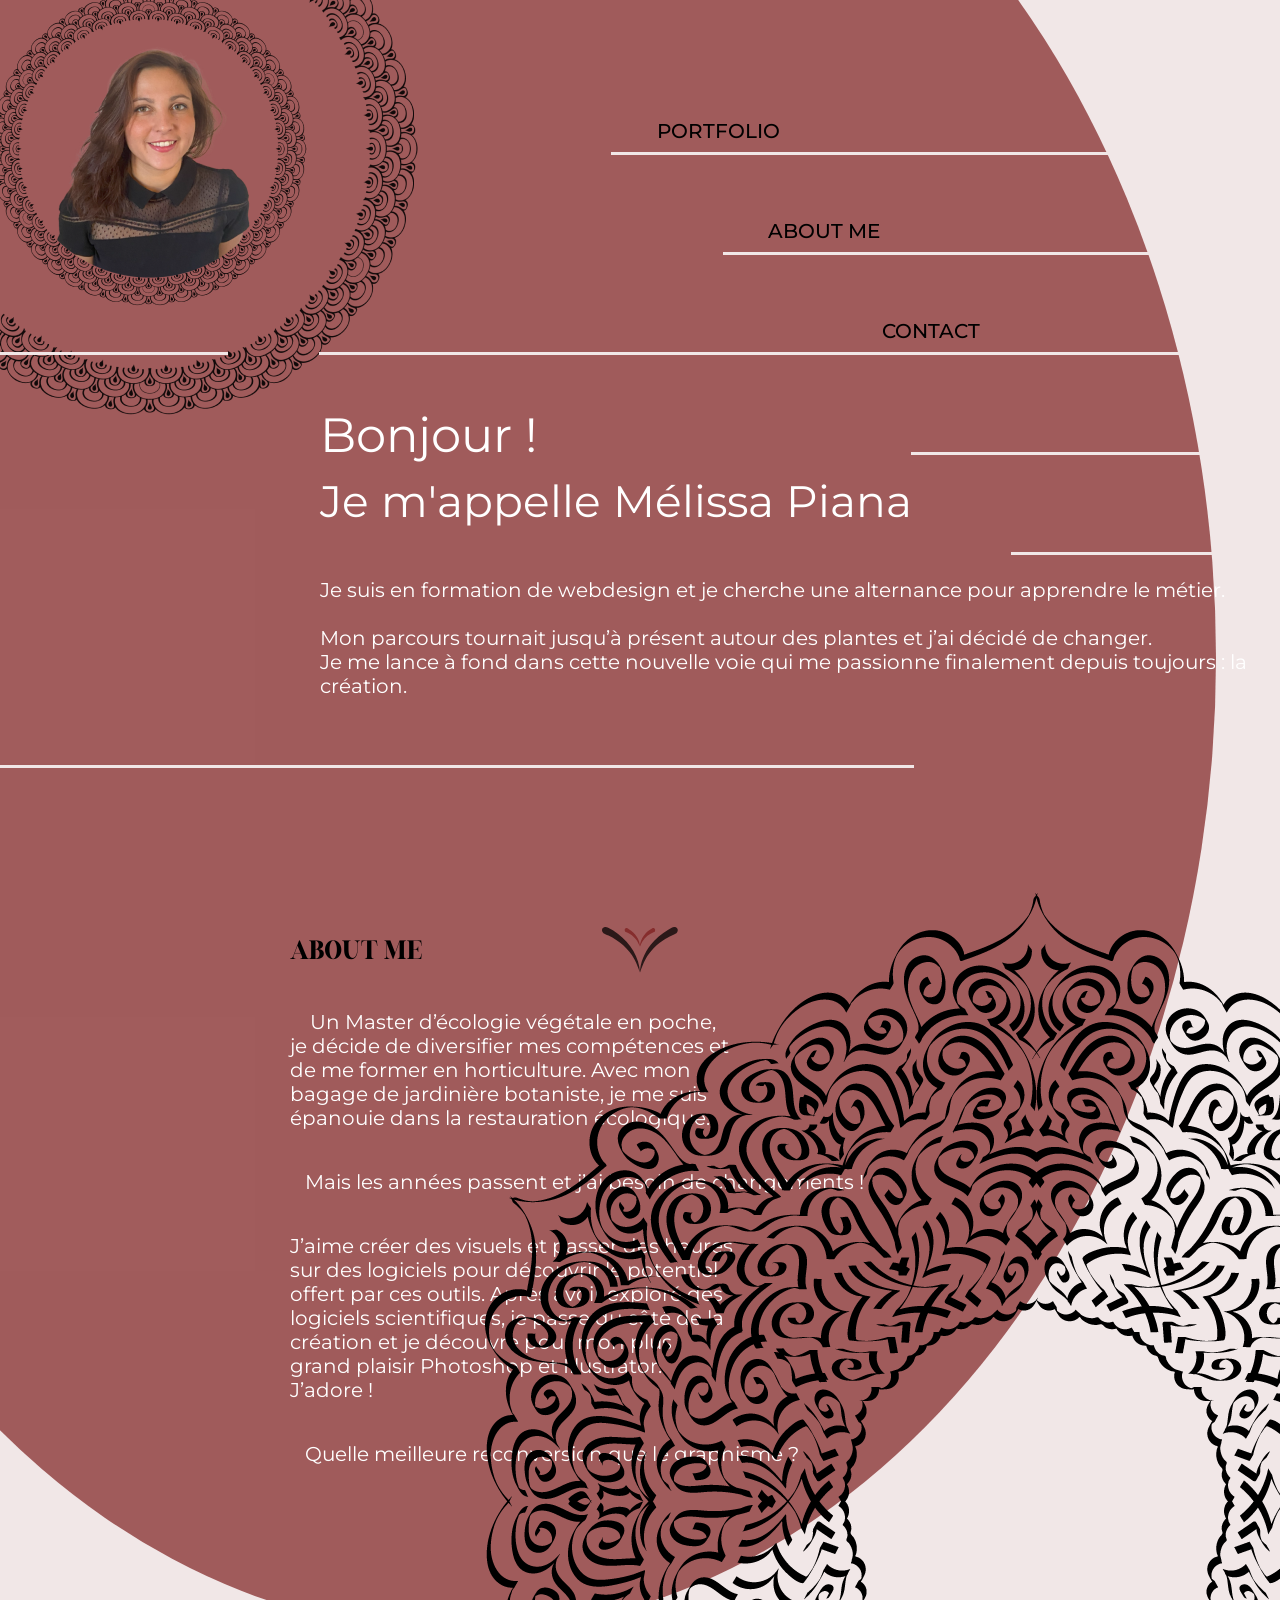
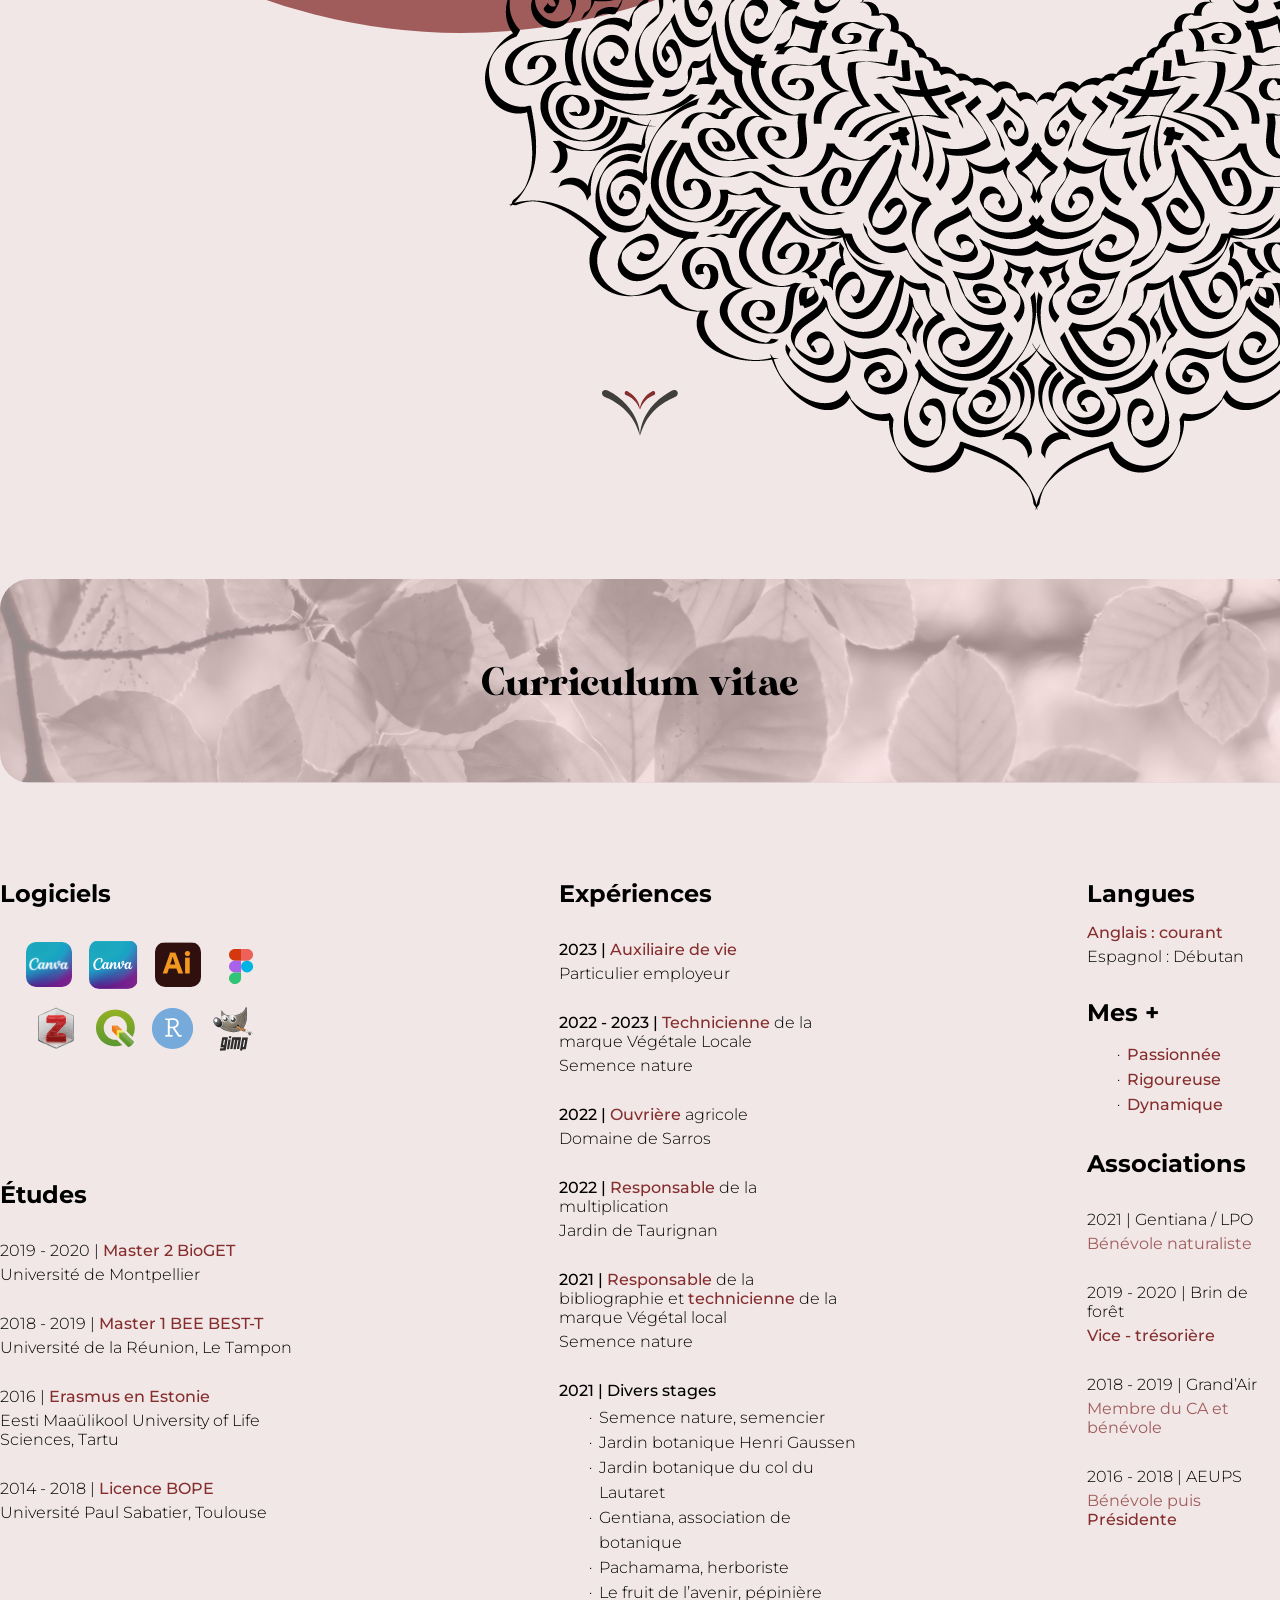
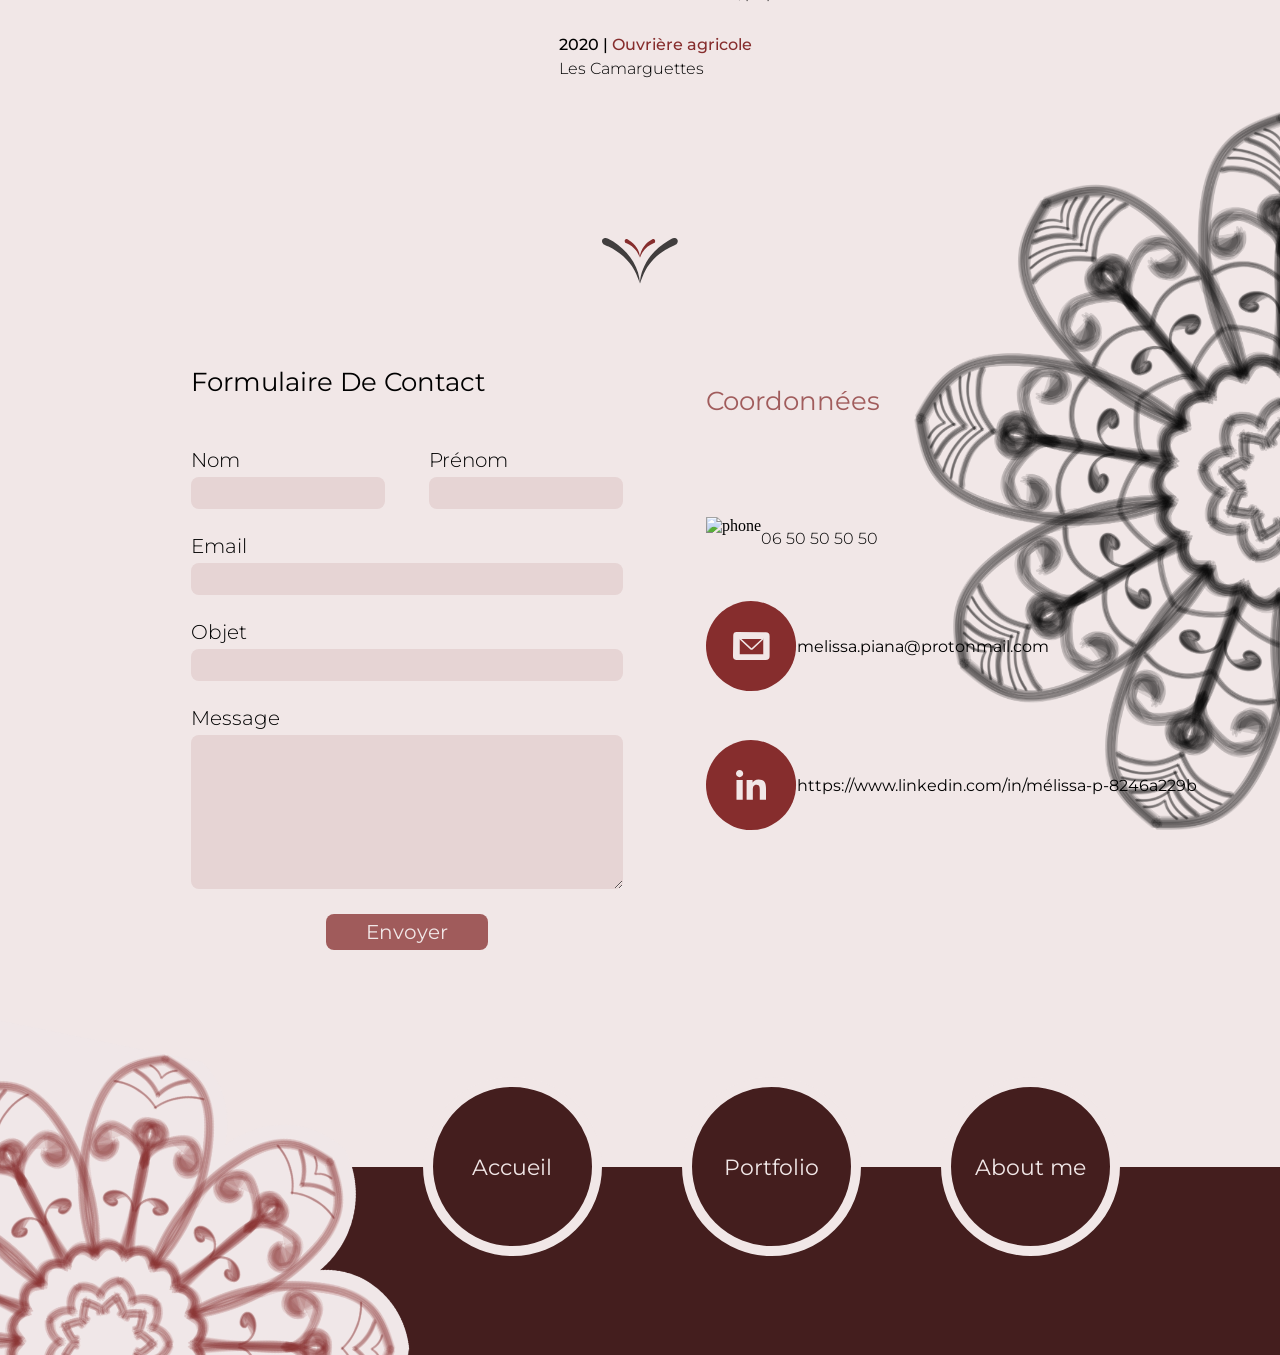
==== commit e51360f9: "page tete en friche 100%" ====
--- a/index.html
+++ b/index.html
@@ -10,6 +10,8 @@
             integrity="sha256-/JqT3SQfawRcv/BIHPThkBvs0OEvtFFmqPF/lYI/Cxo=" crossorigin="anonymous"></script>
     <meta name="description" content="Free Web tutorials">
     <meta name="keywords" content="HTML, CSS, JavaScript">
+    <meta property="og:image"
+          content="assets/img/img.png">
     <meta name="author" content="Lorenzo Devichi">
 </head>
 <body>
@@ -265,16 +267,13 @@
                 </div>
             </div>
         </div>
-
     </div>
 </div>
 <footer>
-    <img class="chevron-down-header4" src="assets/img/Fleur_peinture_rouge.png" alt="Fleur_peinture_rouge">
+    <img class="chevron-down-header4" src="assets/img/Fleur_peinture_rouge_1.webp" alt="Fleur_peinture_rouge">
+    <div class="bandeaux"></div>
     <div class="contact-footer">
-        <svg xmlns="http://www.w3.org/2000/svg" width="1572" height="188" viewBox="0 0 1572 188" fill="none">
-            <path d="M1572.2 0.570068V188.57H96.1395C94.4095 183.46 92.6195 179.02 90.9695 175.26C85.5195 162.89 81.2995 153.32 71.5795 143.61C57.5895 129.64 41.6595 124.85 33.9995 122.65C20.2295 118.68 8.32953 118.59 0.769531 119.09C4.15953 116.87 8.82953 113.51 13.8295 108.8C18.6595 104.25 30.2195 92.3801 37.5595 73.2001C39.8995 67.0801 43.1895 58.2701 43.4995 46.3001C43.7195 37.5701 42.2695 30.9501 40.7295 24.1401C38.4195 13.9301 35.2695 5.58007 33.1195 0.570068H1572.2Z"
-                  fill="#441E1E"/>
-        </svg>
+
         <a href="#">Accueil</a>
         <a href="#">Portfolio</a>
         <a href="#">About me</a>
--- a/assets/css/home.min.css
+++ b/assets/css/home.min.css
@@ -1 +1 @@
-@import"https://fonts.googleapis.com/css2?family=Montserrat:wght@100;200;300;400;500;600;700;800;900&display=swap";@font-face{font-family:Nevrada;src:url("../fonts/AL_Nevrada_PersonalUseOnly.ttf")}.d-flex{display:flex}.colunm{flex-direction:column}.over-hidden{overflow:hidden}.align-items-center{align-items:center}.align-items-end{align-items:end}.justify-content-start{justify-content:start}.justify-content-center{justify-content:center}.justify-content-beetween{justify-content:space-between}.justify-content-end{justify-content:end}.justify-content-around{justify-content:space-around}.justify-content-evenly{justify-content:space-evenly}.p-relative{position:relative}.p-abso-center{position:absolute;top:50%;left:50%;transform:translate(-50%, -50%)}.p-abso{position:absolute}.nevrada{font-family:"Nevrada"}.w50{width:50%}.w40{width:40%}.w45{width:45%}.w100{width:100%}::-webkit-scrollbar{width:10px}::-webkit-scrollbar-track{background:#f1e7e7}::-webkit-scrollbar-thumb{background:#a05c5c}body{background-color:#f1e7e7;padding:0;margin:0;box-sizing:border-box;scroll-behavior:smooth}.home{position:relative;height:2115px;overflow:hidden}.home nav{display:flex;height:500px;width:100%;justify-content:end;align-items:center;position:relative;z-index:2;overflow:hidden;top:81px}.home nav ul{display:flex;flex-direction:column;gap:4em}.home nav ul li{list-style:none}.home nav ul li .active-menu{width:184px;display:flex !important;animation:height .3s linear both}@keyframes height{from{height:0;opacity:0}to{height:77px;opacity:1}}.home nav ul li .sous-menu{display:none;background-color:#f1e7e7;border-radius:5px;padding:13px 13px 13px 13px;position:absolute;left:24px;top:40px;transition:all .5s linear;opacity:0;flex-direction:column;z-index:5;gap:10px}.home nav ul li .sous-menu a{flex-direction:row !important}.home nav ul li .sous-menu a:after{content:none !important}.home nav ul li .sous-menu a:before{content:none !important}.home nav ul li .sous-menu a{font-size:16px;font-weight:300}.home nav ul li a{text-decoration:none;color:#000;text-transform:uppercase;font-family:"Montserrat",sans-serif;font-size:20px;font-weight:500;display:flex;flex-direction:row-reverse;align-items:center;gap:9px;position:relative}.home nav ul li a:after{content:"";width:36px;height:36px;transition:all .2s linear;opacity:0}.home nav ul li a:hover:after{content:url("../img/Fleur souris.svg");width:36px;height:36px;transition:all .2s linear;opacity:1;animation:rotatePicto 10s infinite linear}@keyframes rotatePicto{0%{transform:rotate(0deg)}100%{transform:rotate(360deg)}}.home nav ul li:nth-child(1){position:relative;right:500px}.home nav ul li:nth-child(1):after{content:"";width:500px;height:3px;background-color:#f1e7e7;display:block;position:absolute;left:-1px;bottom:-6px}.home nav ul li:nth-child(2){position:relative;right:400px}.home nav ul li:nth-child(2):after{content:"";width:500px;height:3px;background-color:#f1e7e7;display:block;position:absolute;left:11px;bottom:-6px}.home nav ul li:nth-child(3){position:relative;right:300px}.home nav ul li:nth-child(3):after{content:"";width:500px;height:3px;background-color:#f1e7e7;display:block;position:absolute;left:-1px;bottom:-6px}.home nav ul li:nth-child(4){position:relative;right:200px}.home nav ul li:nth-child(4):after{content:"";width:500px;height:3px;background-color:#f1e7e7;display:block;position:absolute;left:-1px;bottom:-6px}.home nav ul li:nth-child(5){position:relative;right:100px}.home nav ul li:nth-child(5):after{content:"";width:500px;height:3px;background-color:#f1e7e7;display:block;position:absolute;left:-1px;bottom:-6px}.home .circle-home{height:1950px;width:118%;background-color:rgba(134,45,45,.75);border-radius:50%;position:absolute;top:-317px;left:-23%;z-index:1}.home .profile{position:absolute;top:0;left:0;z-index:2}.home .profile hr{position:absolute;width:228px;height:3px;background-color:#f1e7e7;border:none;bottom:56px}.home .profile .profile-mandala-img{position:absolute}.home .profile .profile-mandala-img .img-melissa{position:absolute;left:16px;top:11px}.home .bonjour{position:absolute;top:356px;z-index:4;padding-left:320px;padding-bottom:46px}.home .bonjour h1{margin-top:50px;color:#fff;font-family:"Montserrat",sans-serif;font-weight:400;font-size:48px;margin-bottom:0}.home .bonjour h2{margin-top:10px;color:#fff;font-family:"Montserrat",sans-serif;font-weight:400;font-size:44px;margin-bottom:50px}.home .bonjour p{color:#fff;font-family:"Montserrat",sans-serif;font-weight:400;font-size:20px}.home .bonjour:after{content:"";width:1500px;height:3px;background-color:#f1e7e7;display:block;position:absolute;top:-4px;left:319px}.home .bonjour:before{content:"";width:914px;height:3px;background-color:#f1e7e7;display:block;position:absolute;bottom:-4px;left:0}.home .chevron-down-header{position:absolute;top:45%;left:50%;z-index:8;transform:translate(-50%, -50%)}.home .about-me{position:absolute;top:920px;left:290px;z-index:3}.home .about-me h3{font-family:"Nevrada";font-weight:400;font-size:24px}.home .about-me .p-size{width:444px;margin-bottom:40px;margin-top:40px;padding-left:0}.home .about-me p{color:#fff;font-size:20px;font-family:"Montserrat",sans-serif;padding-left:15px}.home .mandala-home-bottom{position:absolute;top:950px;z-index:8;right:-365px;rotate:90deg}.home .chevron-down-header2{position:absolute;left:50%;z-index:8;transform:translate(-50%, -50%);bottom:50px}.cv .weight{font-weight:500}.cv .rectangle-feuille{opacity:.4;margin:0 auto;display:block;border-radius:30px;margin-top:4em;margin-bottom:4em}.cv h4{color:#000;font-family:"Montserrat",sans-serif;font-size:24px;text-transform:capitalize}.cv .spaceTop{margin-top:10px}.cv .red300{color:rgba(134,45,45,.75);font-weight:400}.cv .red{color:#862d2d;font-weight:500}.cv p{font-family:"Montserrat",sans-serif;font-weight:300;margin-bottom:5px;margin-top:30px}.cv ul{line-height:25px;margin-top:0}.cv li{position:relative;font-family:"Montserrat",sans-serif;list-style:none;font-weight:300}.cv li:after{content:".";position:absolute;left:-10px;top:-4px}.cv span{font-family:"Montserrat",sans-serif;font-weight:300}.cv .cv-experience{display:flex;justify-content:center;gap:14em}.cv .cv-experience .left{display:flex;flex-direction:column;gap:6em}.cv .cv-experience .logo{display:flex;flex-wrap:wrap;gap:17px;align-items:center;justify-content:center;width:290px}.cv .cv-experience .logo img{border-radius:10px}.cv .experience{width:347px}.cv .langue h4{margin-bottom:15px}.cv .langue .langue-p p{margin-top:0}.cv .langue .langue-p p:nth-child(2){margin-bottom:30px}.chevron-down-header3{display:flex;align-items:center;justify-content:center;margin-top:10em}.formContact{position:relative;overflow-x:clip;justify-content:space-evenly;display:flex;margin-top:3em}.formContact .form{width:540px;display:flex;align-items:end;justify-content:end}.formContact .form form{width:80%}.formContact .MandalaCV{position:absolute;top:-220px;right:-370px;z-index:1;width:736px;height:718px}.formContact label{margin-bottom:5px}.formContact .gap50{gap:0}.formContact h4{font-family:"Montserrat",sans-serif;font-weight:400;font-size:26px;margin-bottom:50px}.formContact input{font-family:"Montserrat",sans-serif;height:30px;background-color:#e6d4d4;outline:none;border:none;border-radius:8px;margin-bottom:25px;padding-left:15px}.formContact textarea{background-color:#e6d4d4;outline:none;border:none;border-radius:8px;margin-bottom:25px}.formContact .send{padding:6px 40px;border:none;background-color:rgba(134,45,45,.75);border-radius:8px;height:auto;color:#f1e7e7;margin:0 auto;display:block;font-size:20px;cursor:pointer;transition:all .5s ease-in-out}.formContact .send:hover{padding:6px 60px;color:#f1e7e7;transition:all .5s ease-in-out;font-size:20px}.formContact label{color:#000;font-family:"Montserrat",sans-serif;font-weight:300;font-size:20px}.formContact a{color:#000;font-family:"Montserrat",sans-serif;text-decoration:none}.formContact .contact{display:flex;flex-direction:column;gap:2em;position:relative;top:-50px}.formContact .contact h4{color:rgba(134,45,45,.75);font-family:"Montserrat",sans-serif;font-weight:400}.formContact .contact .contact-picto{display:flex;flex-direction:column;gap:3em}.cv-title{font-size:36px;font-weight:400;top:55%;margin:0;z-index:1}footer{position:relative;overflow:hidden;height:405px;display:flex;align-items:end;justify-content:end}footer .chevron-down-header4{position:absolute;left:-175px;width:581.28px;height:572.4px;top:100px;transform:rotate(11.55deg);border:10px solid #f1e7e7}footer .contact-footer{height:188px;width:100%;display:flex;justify-content:inherit;gap:5em;padding-right:10em;position:relative}footer .contact-footer svg{position:absolute;bottom:0;right:0}footer .contact-footer a{width:159.055px;height:159.055px;border-radius:50%;background-color:#441e1e;text-decoration:none;color:#f1e7e7;font-size:22.29px;font-family:"Montserrat",sans-serif;border:10px solid #f1e7e7;display:flex;align-items:center;justify-content:center;position:relative;top:-90px;transition:all .5s ease-in-out}footer .contact-footer a:hover{background-color:#f1e7e7;color:#441e1e;transition:all .5s ease-in-out;font-size:24px}/*# sourceMappingURL=home.min.css.map */
+@import"https://fonts.googleapis.com/css2?family=Montserrat:wght@100;200;300;400;500;600;700;800;900&display=swap";@font-face{font-family:Nevrada;src:url("../fonts/AL_Nevrada_PersonalUseOnly.ttf")}@font-face{font-family:Marcellus;src:url("../fonts/Marcellus-Regular.ttf")}.d-flex{display:flex}.colunm{flex-direction:column}.over-hidden{overflow:hidden}.align-items-center{align-items:center}.align-items-end{align-items:end}.h100{height:100%}.w25{width:25%}.w20{width:20%}.w80{width:80%}.font1{font-family:"Montserrat",sans-serif}.font2{font-family:"Nevrada"}.txt-center{text-align:center}.justify-content-start{justify-content:start}.justify-content-center{justify-content:center}.justify-content-beetween{justify-content:space-between}.justify-content-end{justify-content:end}.justify-content-around{justify-content:space-around}.justify-content-evenly{justify-content:space-evenly}.p-relative{position:relative}.p-abso-center{position:absolute;top:50%;left:50%;transform:translate(-50%, -50%)}.p-abso{position:absolute}.nevrada{font-family:"Nevrada"}.w50{width:50%}.w40{width:40%}.w70{width:70%}.w30{width:30%}.w45{width:45%}.w60{width:60%}.w100{width:100%}::-webkit-scrollbar{width:10px}::-webkit-scrollbar-track{background:#f1e7e7}::-webkit-scrollbar-thumb{background:#a05c5c}body{background-color:#f1e7e7;padding:0;margin:0;box-sizing:border-box;scroll-behavior:smooth}.home{position:relative;height:2115px;overflow:hidden}.home nav{display:flex;height:500px;width:100%;justify-content:end;align-items:center;position:relative;z-index:2;overflow:hidden;top:81px}.home nav ul{display:flex;flex-direction:column;gap:4em}.home nav ul li{list-style:none}.home nav ul li .active-menu{width:184px;display:flex !important;animation:height .3s linear both}@keyframes height{from{height:0;opacity:0}to{height:77px;opacity:1}}.home nav ul li .sous-menu{display:none;background-color:#f1e7e7;border-radius:5px;padding:13px 13px 13px 13px;position:absolute;left:24px;top:40px;transition:all .5s linear;opacity:0;flex-direction:column;z-index:5;gap:10px}.home nav ul li .sous-menu a{flex-direction:row !important}.home nav ul li .sous-menu a:after{content:none !important}.home nav ul li .sous-menu a:before{content:none !important}.home nav ul li .sous-menu a{font-size:16px;font-weight:300}.home nav ul li a{text-decoration:none;color:#000;text-transform:uppercase;font-family:"Montserrat",sans-serif;font-size:20px;font-weight:500;display:flex;flex-direction:row-reverse;align-items:center;gap:9px;position:relative}.home nav ul li a:after{content:"";width:36px;height:36px;transition:all .2s linear;opacity:0}.home nav ul li a:hover:after{content:url("../img/Fleur souris.svg");width:36px;height:36px;transition:all .2s linear;opacity:1;animation:rotatePicto 10s infinite linear}@keyframes rotatePicto{0%{transform:rotate(0deg)}100%{transform:rotate(360deg)}}.home nav ul li:nth-child(1){position:relative;right:500px}.home nav ul li:nth-child(1):after{content:"";width:500px;height:3px;background-color:#f1e7e7;display:block;position:absolute;left:-1px;bottom:-6px}.home nav ul li:nth-child(2){position:relative;right:400px}.home nav ul li:nth-child(2):after{content:"";width:500px;height:3px;background-color:#f1e7e7;display:block;position:absolute;left:11px;bottom:-6px}.home nav ul li:nth-child(3){position:relative;right:300px}.home nav ul li:nth-child(3):after{content:"";width:500px;height:3px;background-color:#f1e7e7;display:block;position:absolute;left:-1px;bottom:-6px}.home nav ul li:nth-child(4){position:relative;right:200px}.home nav ul li:nth-child(4):after{content:"";width:500px;height:3px;background-color:#f1e7e7;display:block;position:absolute;left:-1px;bottom:-6px}.home nav ul li:nth-child(5){position:relative;right:100px}.home nav ul li:nth-child(5):after{content:"";width:500px;height:3px;background-color:#f1e7e7;display:block;position:absolute;left:-1px;bottom:-6px}.home .circle-home{height:1950px;width:118%;background-color:rgba(134,45,45,.75);border-radius:50%;position:absolute;top:-317px;left:-23%;z-index:1}.home .profile{position:absolute;top:0;left:0;z-index:2}.home .profile hr{position:absolute;width:228px;height:3px;background-color:#f1e7e7;border:none;bottom:56px}.home .profile .profile-mandala-img{position:absolute}.home .profile .profile-mandala-img .img-melissa{position:absolute;left:16px;top:11px}.home .bonjour{position:absolute;top:356px;z-index:4;padding-left:320px;padding-bottom:46px}.home .bonjour h1{margin-top:50px;color:#fff;font-family:"Montserrat",sans-serif;font-weight:400;font-size:48px;margin-bottom:0}.home .bonjour h2{margin-top:10px;color:#fff;font-family:"Montserrat",sans-serif;font-weight:400;font-size:44px;margin-bottom:50px}.home .bonjour p{color:#fff;font-family:"Montserrat",sans-serif;font-weight:400;font-size:20px}.home .bonjour:after{content:"";width:1500px;height:3px;background-color:#f1e7e7;display:block;position:absolute;top:-4px;left:319px}.home .bonjour:before{content:"";width:914px;height:3px;background-color:#f1e7e7;display:block;position:absolute;bottom:-4px;left:0}.home .chevron-down-header{position:absolute;top:45%;left:50%;z-index:8;transform:translate(-50%, -50%)}.home .about-me{position:absolute;top:920px;left:290px;z-index:3}.home .about-me h3{font-family:"Nevrada";font-weight:400;font-size:24px}.home .about-me .p-size{width:444px;margin-bottom:40px;margin-top:40px;padding-left:0}.home .about-me p{color:#fff;font-size:20px;font-family:"Montserrat",sans-serif;padding-left:15px}.home .mandala-home-bottom{position:absolute;top:950px;z-index:8;right:-365px;rotate:90deg}.home .chevron-down-header2{position:absolute;left:50%;z-index:8;transform:translate(-50%, -50%);bottom:50px}.cv .weight{font-weight:500}.cv .rectangle-feuille{opacity:.4;margin:0 auto;display:block;border-radius:30px;margin-top:4em;margin-bottom:4em}.cv h4{color:#000;font-family:"Montserrat",sans-serif;font-size:24px;text-transform:capitalize}.cv .spaceTop{margin-top:10px}.cv .red300{color:rgba(134,45,45,.75);font-weight:400}.cv .red{color:#862d2d;font-weight:500}.cv p{font-family:"Montserrat",sans-serif;font-weight:300;margin-bottom:5px;margin-top:30px}.cv ul{line-height:25px;margin-top:0}.cv li{position:relative;font-family:"Montserrat",sans-serif;list-style:none;font-weight:300}.cv li:after{content:".";position:absolute;left:-10px;top:-4px}.cv span{font-family:"Montserrat",sans-serif;font-weight:300}.cv .cv-experience{display:flex;justify-content:center;gap:14em}.cv .cv-experience .left{display:flex;flex-direction:column;gap:6em}.cv .cv-experience .logo{display:flex;flex-wrap:wrap;gap:17px;align-items:center;justify-content:center;width:290px}.cv .cv-experience .logo img{border-radius:10px}.cv .experience{width:347px}.cv .langue h4{margin-bottom:15px}.cv .langue .langue-p p{margin-top:0}.cv .langue .langue-p p:nth-child(2){margin-bottom:30px}.chevron-down-header3{display:flex;align-items:center;justify-content:center;margin-top:10em}.formContact{position:relative;overflow-x:clip;justify-content:space-evenly;display:flex;margin-top:3em}.formContact .form{width:540px;display:flex;align-items:end;justify-content:end}.formContact .form form{width:80%}.formContact .MandalaCV{position:absolute;top:-220px;right:-370px;z-index:1;width:736px;height:718px}.formContact label{margin-bottom:5px}.formContact .gap50{gap:0}.formContact h4{font-family:"Montserrat",sans-serif;font-weight:400;font-size:26px;margin-bottom:50px}.formContact input{font-family:"Montserrat",sans-serif;height:30px;background-color:#e6d4d4;outline:none;border:none;border-radius:8px;margin-bottom:25px;padding-left:15px}.formContact textarea{background-color:#e6d4d4;outline:none;border:none;border-radius:8px;margin-bottom:25px}.formContact .send{padding:6px 40px;border:none;background-color:rgba(134,45,45,.75);border-radius:8px;height:auto;color:#f1e7e7;margin:0 auto;display:block;font-size:20px;cursor:pointer;transition:all .5s ease-in-out}.formContact .send:hover{padding:6px 60px;color:#f1e7e7;transition:all .5s ease-in-out;font-size:20px}.formContact label{color:#000;font-family:"Montserrat",sans-serif;font-weight:300;font-size:20px}.formContact a{color:#000;font-family:"Montserrat",sans-serif;text-decoration:none}.formContact .contact{display:flex;flex-direction:column;gap:2em;position:relative;top:-50px}.formContact .contact h4{color:rgba(134,45,45,.75);font-family:"Montserrat",sans-serif;font-weight:400}.formContact .contact .contact-picto{display:flex;flex-direction:column;gap:3em}.cv-title{font-size:36px;font-weight:400;top:55%;margin:0;z-index:1}footer{position:relative;overflow:hidden;height:405px;display:flex;align-items:end;justify-content:end}footer .bandeaux{height:188.04px;width:100%;position:absolute;background-color:#441e1e;z-index:-1}footer .chevron-down-header4{position:absolute;left:-175px;width:581.28px;height:572.4px;top:100px;transform:rotate(11.55deg)}footer .contact-footer{height:188px;width:100%;display:flex;justify-content:inherit;gap:5em;padding-right:10em;position:relative}footer .contact-footer svg{position:absolute;bottom:0;right:0}footer .contact-footer a{width:159.055px;height:159.055px;border-radius:50%;background-color:#441e1e;text-decoration:none;color:#f1e7e7;font-size:22.29px;font-family:"Montserrat",sans-serif;border:10px solid #f1e7e7;display:flex;align-items:center;justify-content:center;position:relative;top:-90px;transition:all .5s ease-in-out}footer .contact-footer a:hover{background-color:#f1e7e7;color:#441e1e;transition:all .5s ease-in-out;font-size:24px}/*# sourceMappingURL=home.min.css.map */
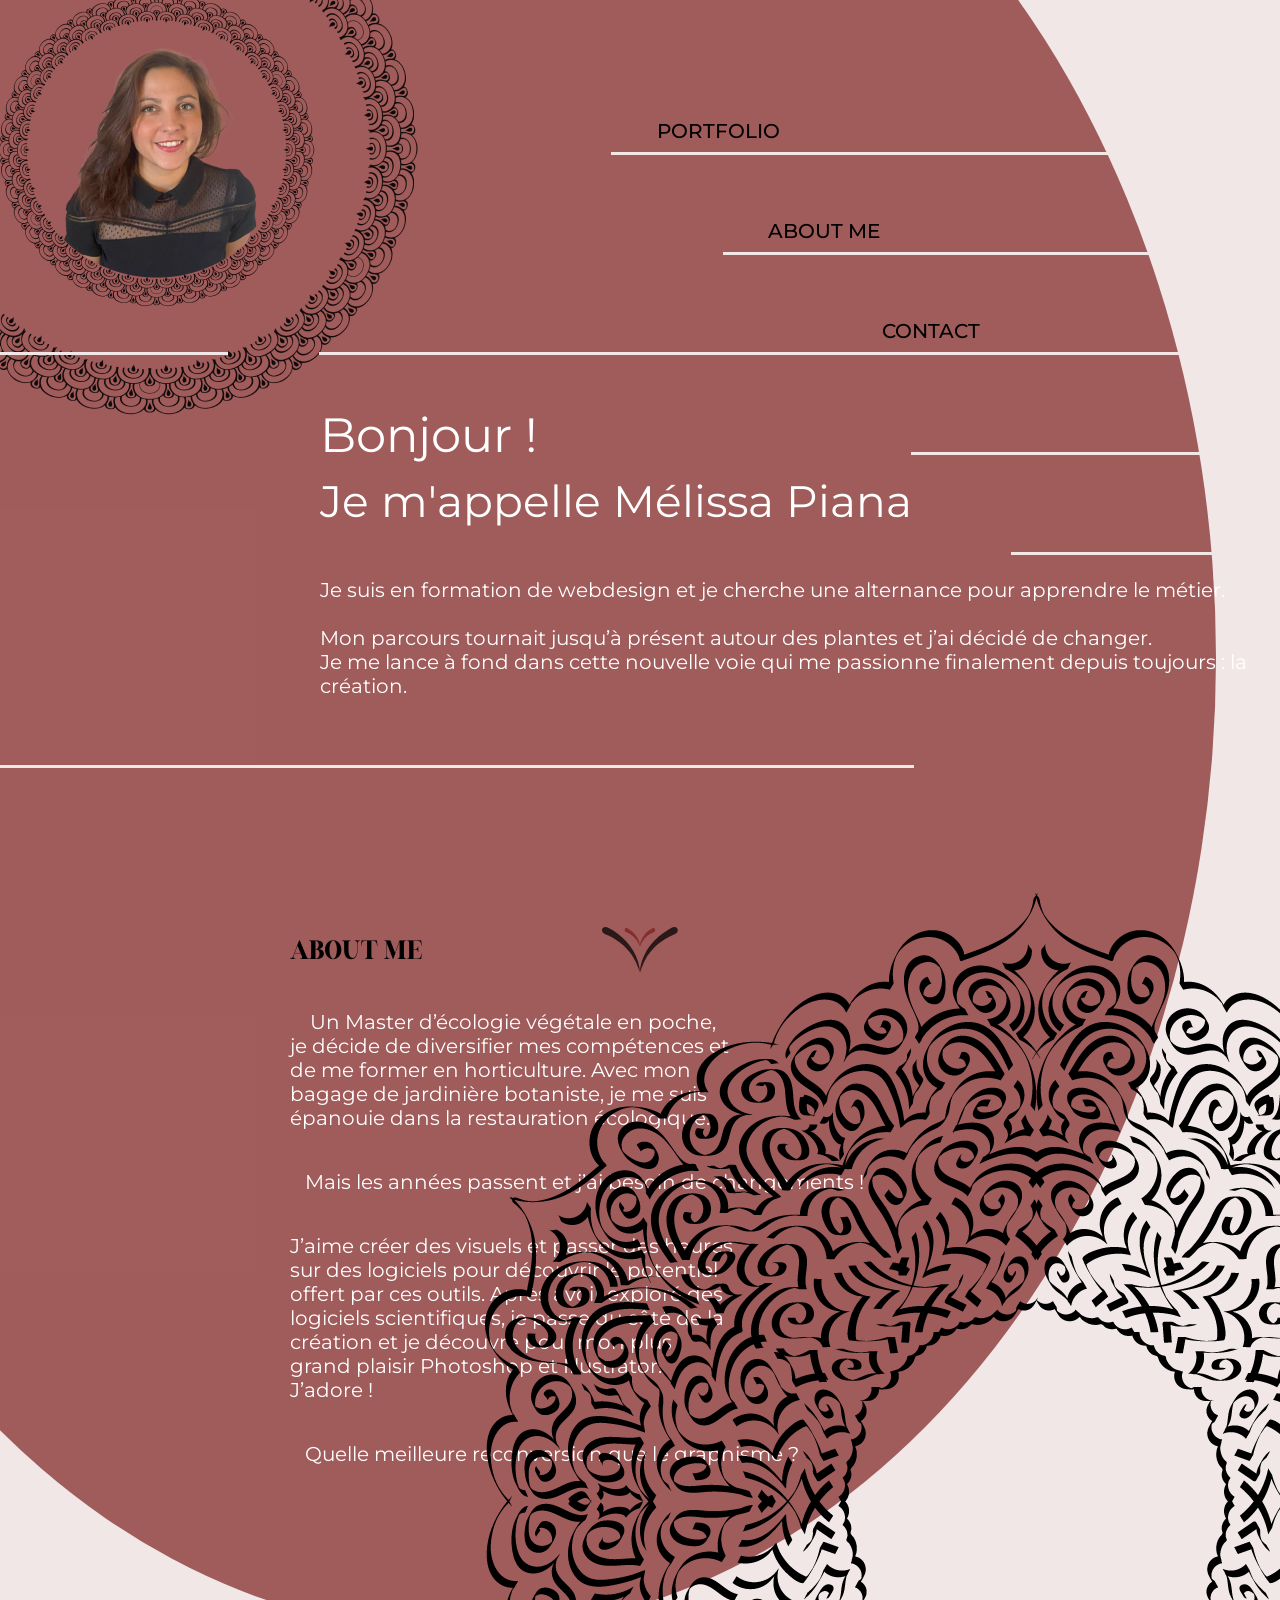
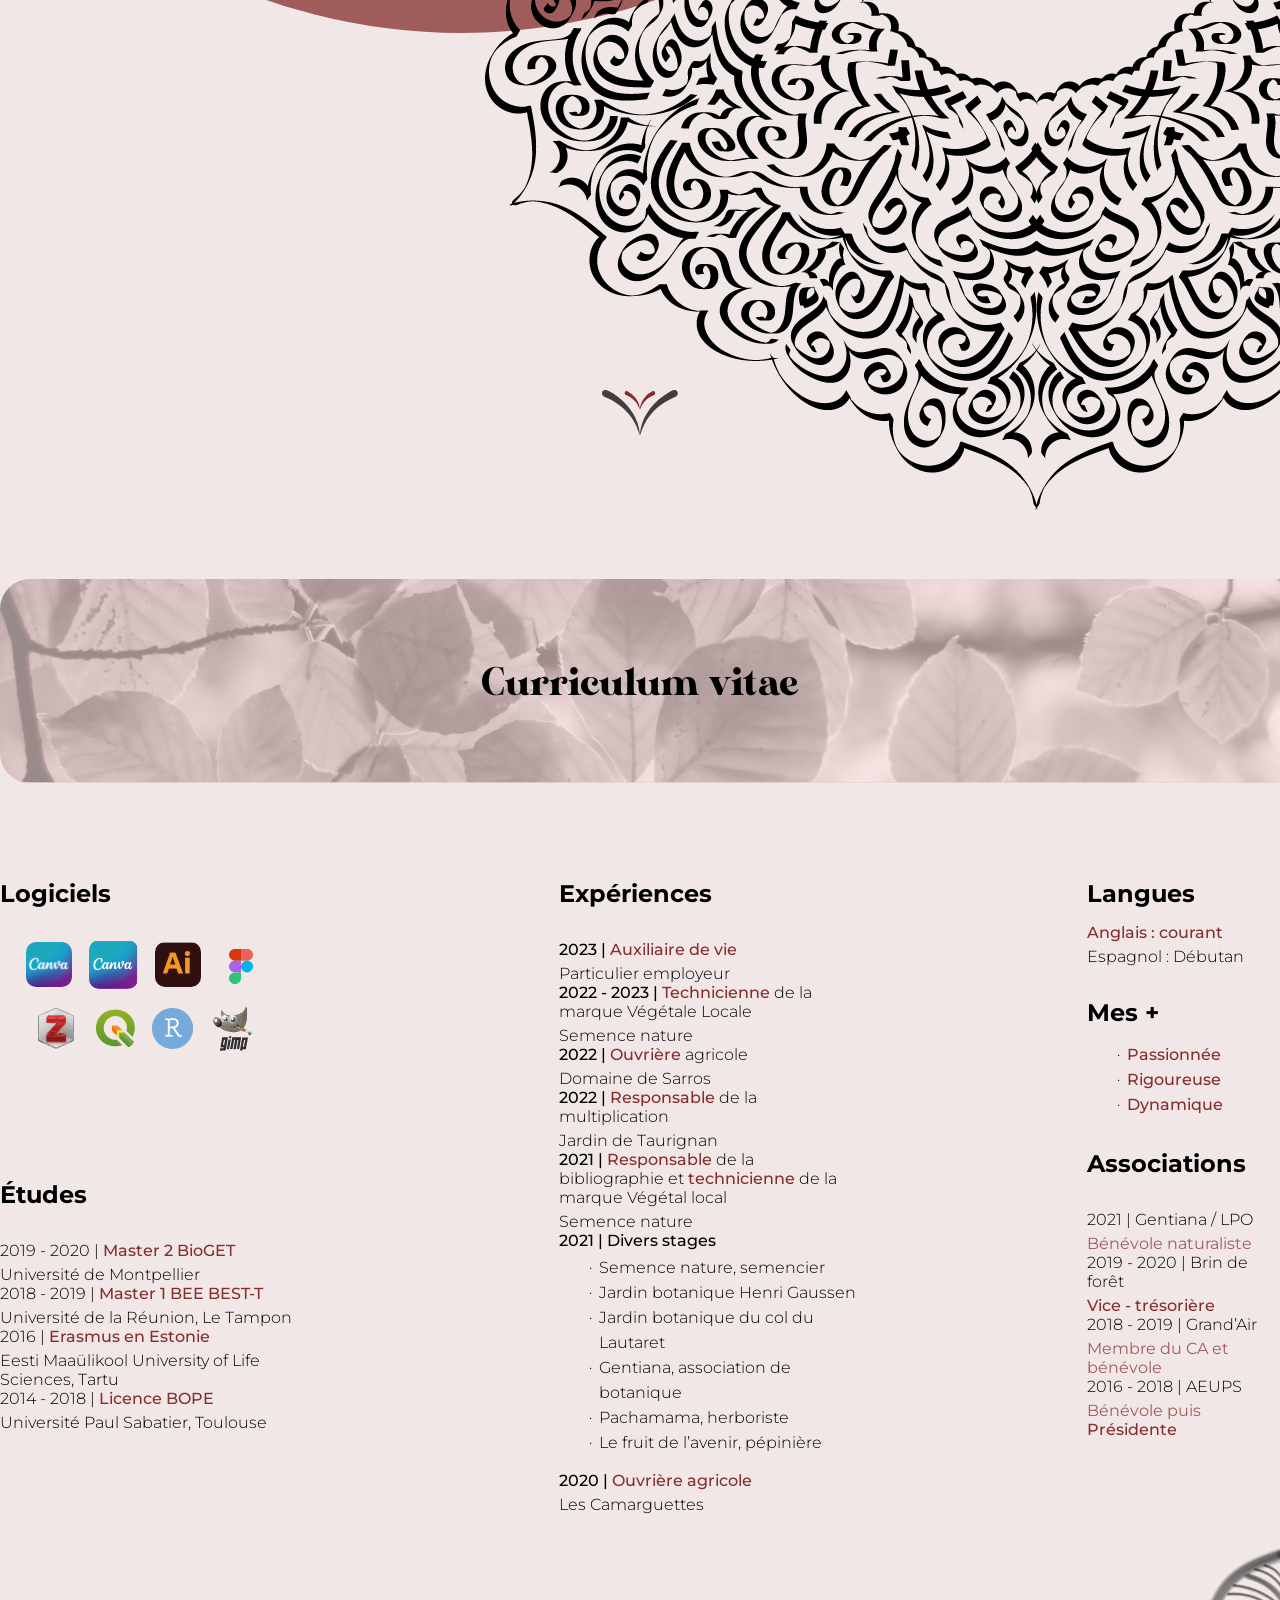
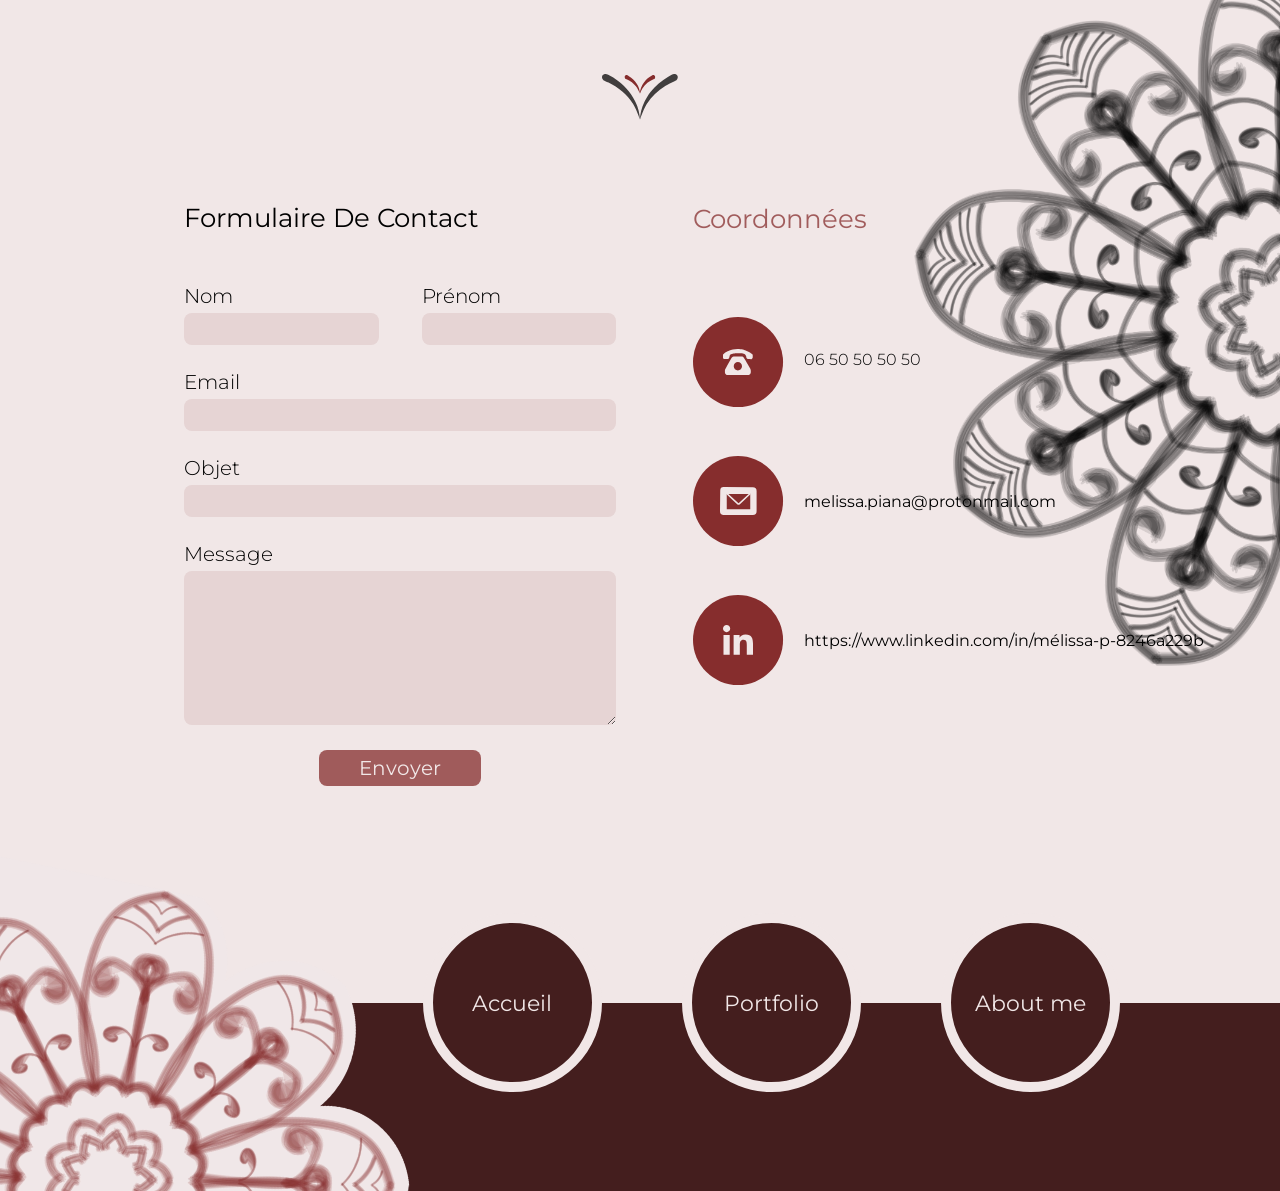
==== commit 5346b06a: "Modification all footer" ====
--- a/index.html
+++ b/index.html
@@ -43,7 +43,7 @@
     <div class="profile">
         <hr>
         <div class="profile-mandala-img">
-            <img class="" src="assets/img/Mandala gouttes.png" alt="Mandala">
+            <img class="" src="assets/img/Mandala gouttes1.png" alt="Mandala">
             <img class="img-melissa" src="assets/img/Melissa.png" alt="Melissa profiles">
         </div>
         <img class="profile-top-left" src="assets/img/MandalaAngleTopLeft.png" alt="Mandala">
@@ -253,7 +253,7 @@
             <h4>Coordonnées</h4>
             <div class="contact-picto">
                 <div class="d-flex d-flex align-items-center gap50">
-                    <img src="assets/img/Picto téléphone.svg" alt="phone">
+                    <img src="assets/img/Picto-téléphone-home.svg" alt="phone">
                     <p>06 50 50 50 50</p>
                 </div>
                 <div class="d-flex align-items-center gap50">
--- a/assets/css/home.min.css
+++ b/assets/css/home.min.css
@@ -1 +1 @@
-@import"https://fonts.googleapis.com/css2?family=Montserrat:wght@100;200;300;400;500;600;700;800;900&display=swap";@font-face{font-family:Nevrada;src:url("../fonts/AL_Nevrada_PersonalUseOnly.ttf")}@font-face{font-family:Marcellus;src:url("../fonts/Marcellus-Regular.ttf")}.d-flex{display:flex}.colunm{flex-direction:column}.over-hidden{overflow:hidden}.align-items-center{align-items:center}.align-items-end{align-items:end}.h100{height:100%}.w25{width:25%}.w20{width:20%}.w80{width:80%}.font1{font-family:"Montserrat",sans-serif}.font2{font-family:"Nevrada"}.txt-center{text-align:center}.justify-content-start{justify-content:start}.justify-content-center{justify-content:center}.justify-content-beetween{justify-content:space-between}.justify-content-end{justify-content:end}.justify-content-around{justify-content:space-around}.justify-content-evenly{justify-content:space-evenly}.p-relative{position:relative}.p-abso-center{position:absolute;top:50%;left:50%;transform:translate(-50%, -50%)}.p-abso{position:absolute}.nevrada{font-family:"Nevrada"}.w50{width:50%}.w40{width:40%}.w70{width:70%}.w30{width:30%}.w45{width:45%}.w60{width:60%}.w100{width:100%}::-webkit-scrollbar{width:10px}::-webkit-scrollbar-track{background:#f1e7e7}::-webkit-scrollbar-thumb{background:#a05c5c}body{background-color:#f1e7e7;padding:0;margin:0;box-sizing:border-box;scroll-behavior:smooth}.home{position:relative;height:2115px;overflow:hidden}.home nav{display:flex;height:500px;width:100%;justify-content:end;align-items:center;position:relative;z-index:2;overflow:hidden;top:81px}.home nav ul{display:flex;flex-direction:column;gap:4em}.home nav ul li{list-style:none}.home nav ul li .active-menu{width:184px;display:flex !important;animation:height .3s linear both}@keyframes height{from{height:0;opacity:0}to{height:77px;opacity:1}}.home nav ul li .sous-menu{display:none;background-color:#f1e7e7;border-radius:5px;padding:13px 13px 13px 13px;position:absolute;left:24px;top:40px;transition:all .5s linear;opacity:0;flex-direction:column;z-index:5;gap:10px}.home nav ul li .sous-menu a{flex-direction:row !important}.home nav ul li .sous-menu a:after{content:none !important}.home nav ul li .sous-menu a:before{content:none !important}.home nav ul li .sous-menu a{font-size:16px;font-weight:300}.home nav ul li a{text-decoration:none;color:#000;text-transform:uppercase;font-family:"Montserrat",sans-serif;font-size:20px;font-weight:500;display:flex;flex-direction:row-reverse;align-items:center;gap:9px;position:relative}.home nav ul li a:after{content:"";width:36px;height:36px;transition:all .2s linear;opacity:0}.home nav ul li a:hover:after{content:url("../img/Fleur souris.svg");width:36px;height:36px;transition:all .2s linear;opacity:1;animation:rotatePicto 10s infinite linear}@keyframes rotatePicto{0%{transform:rotate(0deg)}100%{transform:rotate(360deg)}}.home nav ul li:nth-child(1){position:relative;right:500px}.home nav ul li:nth-child(1):after{content:"";width:500px;height:3px;background-color:#f1e7e7;display:block;position:absolute;left:-1px;bottom:-6px}.home nav ul li:nth-child(2){position:relative;right:400px}.home nav ul li:nth-child(2):after{content:"";width:500px;height:3px;background-color:#f1e7e7;display:block;position:absolute;left:11px;bottom:-6px}.home nav ul li:nth-child(3){position:relative;right:300px}.home nav ul li:nth-child(3):after{content:"";width:500px;height:3px;background-color:#f1e7e7;display:block;position:absolute;left:-1px;bottom:-6px}.home nav ul li:nth-child(4){position:relative;right:200px}.home nav ul li:nth-child(4):after{content:"";width:500px;height:3px;background-color:#f1e7e7;display:block;position:absolute;left:-1px;bottom:-6px}.home nav ul li:nth-child(5){position:relative;right:100px}.home nav ul li:nth-child(5):after{content:"";width:500px;height:3px;background-color:#f1e7e7;display:block;position:absolute;left:-1px;bottom:-6px}.home .circle-home{height:1950px;width:118%;background-color:rgba(134,45,45,.75);border-radius:50%;position:absolute;top:-317px;left:-23%;z-index:1}.home .profile{position:absolute;top:0;left:0;z-index:2}.home .profile hr{position:absolute;width:228px;height:3px;background-color:#f1e7e7;border:none;bottom:56px}.home .profile .profile-mandala-img{position:absolute}.home .profile .profile-mandala-img .img-melissa{position:absolute;left:16px;top:11px}.home .bonjour{position:absolute;top:356px;z-index:4;padding-left:320px;padding-bottom:46px}.home .bonjour h1{margin-top:50px;color:#fff;font-family:"Montserrat",sans-serif;font-weight:400;font-size:48px;margin-bottom:0}.home .bonjour h2{margin-top:10px;color:#fff;font-family:"Montserrat",sans-serif;font-weight:400;font-size:44px;margin-bottom:50px}.home .bonjour p{color:#fff;font-family:"Montserrat",sans-serif;font-weight:400;font-size:20px}.home .bonjour:after{content:"";width:1500px;height:3px;background-color:#f1e7e7;display:block;position:absolute;top:-4px;left:319px}.home .bonjour:before{content:"";width:914px;height:3px;background-color:#f1e7e7;display:block;position:absolute;bottom:-4px;left:0}.home .chevron-down-header{position:absolute;top:45%;left:50%;z-index:8;transform:translate(-50%, -50%)}.home .about-me{position:absolute;top:920px;left:290px;z-index:3}.home .about-me h3{font-family:"Nevrada";font-weight:400;font-size:24px}.home .about-me .p-size{width:444px;margin-bottom:40px;margin-top:40px;padding-left:0}.home .about-me p{color:#fff;font-size:20px;font-family:"Montserrat",sans-serif;padding-left:15px}.home .mandala-home-bottom{position:absolute;top:950px;z-index:8;right:-365px;rotate:90deg}.home .chevron-down-header2{position:absolute;left:50%;z-index:8;transform:translate(-50%, -50%);bottom:50px}.cv .weight{font-weight:500}.cv .rectangle-feuille{opacity:.4;margin:0 auto;display:block;border-radius:30px;margin-top:4em;margin-bottom:4em}.cv h4{color:#000;font-family:"Montserrat",sans-serif;font-size:24px;text-transform:capitalize}.cv .spaceTop{margin-top:10px}.cv .red300{color:rgba(134,45,45,.75);font-weight:400}.cv .red{color:#862d2d;font-weight:500}.cv p{font-family:"Montserrat",sans-serif;font-weight:300;margin-bottom:5px;margin-top:30px}.cv ul{line-height:25px;margin-top:0}.cv li{position:relative;font-family:"Montserrat",sans-serif;list-style:none;font-weight:300}.cv li:after{content:".";position:absolute;left:-10px;top:-4px}.cv span{font-family:"Montserrat",sans-serif;font-weight:300}.cv .cv-experience{display:flex;justify-content:center;gap:14em}.cv .cv-experience .left{display:flex;flex-direction:column;gap:6em}.cv .cv-experience .logo{display:flex;flex-wrap:wrap;gap:17px;align-items:center;justify-content:center;width:290px}.cv .cv-experience .logo img{border-radius:10px}.cv .experience{width:347px}.cv .langue h4{margin-bottom:15px}.cv .langue .langue-p p{margin-top:0}.cv .langue .langue-p p:nth-child(2){margin-bottom:30px}.chevron-down-header3{display:flex;align-items:center;justify-content:center;margin-top:10em}.formContact{position:relative;overflow-x:clip;justify-content:space-evenly;display:flex;margin-top:3em}.formContact .form{width:540px;display:flex;align-items:end;justify-content:end}.formContact .form form{width:80%}.formContact .MandalaCV{position:absolute;top:-220px;right:-370px;z-index:1;width:736px;height:718px}.formContact label{margin-bottom:5px}.formContact .gap50{gap:0}.formContact h4{font-family:"Montserrat",sans-serif;font-weight:400;font-size:26px;margin-bottom:50px}.formContact input{font-family:"Montserrat",sans-serif;height:30px;background-color:#e6d4d4;outline:none;border:none;border-radius:8px;margin-bottom:25px;padding-left:15px}.formContact textarea{background-color:#e6d4d4;outline:none;border:none;border-radius:8px;margin-bottom:25px}.formContact .send{padding:6px 40px;border:none;background-color:rgba(134,45,45,.75);border-radius:8px;height:auto;color:#f1e7e7;margin:0 auto;display:block;font-size:20px;cursor:pointer;transition:all .5s ease-in-out}.formContact .send:hover{padding:6px 60px;color:#f1e7e7;transition:all .5s ease-in-out;font-size:20px}.formContact label{color:#000;font-family:"Montserrat",sans-serif;font-weight:300;font-size:20px}.formContact a{color:#000;font-family:"Montserrat",sans-serif;text-decoration:none}.formContact .contact{display:flex;flex-direction:column;gap:2em;position:relative;top:-50px}.formContact .contact h4{color:rgba(134,45,45,.75);font-family:"Montserrat",sans-serif;font-weight:400}.formContact .contact .contact-picto{display:flex;flex-direction:column;gap:3em}.cv-title{font-size:36px;font-weight:400;top:55%;margin:0;z-index:1}footer{position:relative;overflow:hidden;height:405px;display:flex;align-items:end;justify-content:end}footer .bandeaux{height:188.04px;width:100%;position:absolute;background-color:#441e1e;z-index:-1}footer .chevron-down-header4{position:absolute;left:-175px;width:581.28px;height:572.4px;top:100px;transform:rotate(11.55deg)}footer .contact-footer{height:188px;width:100%;display:flex;justify-content:inherit;gap:5em;padding-right:10em;position:relative}footer .contact-footer svg{position:absolute;bottom:0;right:0}footer .contact-footer a{width:159.055px;height:159.055px;border-radius:50%;background-color:#441e1e;text-decoration:none;color:#f1e7e7;font-size:22.29px;font-family:"Montserrat",sans-serif;border:10px solid #f1e7e7;display:flex;align-items:center;justify-content:center;position:relative;top:-90px;transition:all .5s ease-in-out}footer .contact-footer a:hover{background-color:#f1e7e7;color:#441e1e;transition:all .5s ease-in-out;font-size:24px}/*# sourceMappingURL=home.min.css.map */
+@import"https://fonts.googleapis.com/css2?family=Montserrat:wght@100;200;300;400;500;600;700;800;900&display=swap";@font-face{font-family:Nevrada;src:url("../fonts/AL_Nevrada_PersonalUseOnly.ttf")}@font-face{font-family:Marcellus;src:url("../fonts/Marcellus-Regular.ttf")}.d-flex{display:flex}.colunm{flex-direction:column}.over-hidden{overflow:hidden}.align-items-center{align-items:center}.align-items-end{align-items:end}.h100{height:100%}.w25{width:25%}.w20{width:20%}.w80{width:80%}.font1{font-family:"Montserrat",sans-serif}.font2{font-family:"Nevrada"}.txt-center{text-align:center}.justify-content-start{justify-content:start}.justify-content-center{justify-content:center}.justify-content-beetween{justify-content:space-between}.justify-content-end{justify-content:end}.justify-content-around{justify-content:space-around}.justify-content-evenly{justify-content:space-evenly}.p-relative{position:relative}.p-abso-center{position:absolute;top:50%;left:50%;transform:translate(-50%, -50%)}.p-abso{position:absolute}.nevrada{font-family:"Nevrada"}.w50{width:50%}.w40{width:40%}.w70{width:70%}.w30{width:30%}.w45{width:45%}.w60{width:60%}.w100{width:100%}.center-arrow{margin:0 auto;display:block}::-webkit-scrollbar{width:10px}::-webkit-scrollbar-track{background:#f1e7e7}::-webkit-scrollbar-thumb{background:#a05c5c}body{background-color:#f1e7e7;padding:0;margin:0;box-sizing:border-box;scroll-behavior:smooth}.home{position:relative;height:2115px;overflow:hidden}.home nav{display:flex;height:500px;width:100%;justify-content:end;align-items:center;position:relative;z-index:2;overflow:hidden;top:81px}.home nav ul{display:flex;flex-direction:column;gap:4em}.home nav ul li{list-style:none}.home nav ul li .active-menu{width:184px;display:flex !important;animation:height .3s linear both}@keyframes height{from{height:0;opacity:0}to{height:77px;opacity:1}}.home nav ul li .sous-menu{display:none;background-color:#f1e7e7;border-radius:5px;padding:13px 13px 13px 13px;position:absolute;left:24px;top:40px;transition:all .5s linear;opacity:0;flex-direction:column;z-index:5;gap:10px}.home nav ul li .sous-menu a{flex-direction:row !important}.home nav ul li .sous-menu a:after{content:none !important}.home nav ul li .sous-menu a:before{content:none !important}.home nav ul li .sous-menu a{font-size:16px;font-weight:300}.home nav ul li a{text-decoration:none;color:#000;text-transform:uppercase;font-family:"Montserrat",sans-serif;font-size:20px;font-weight:500;display:flex;flex-direction:row-reverse;align-items:center;gap:9px;position:relative}.home nav ul li a:after{content:"";width:36px;height:36px;transition:all .2s linear;opacity:0}.home nav ul li a:hover:after{content:url("../img/Fleur souris.svg");width:36px;height:36px;transition:all .2s linear;opacity:1;animation:rotatePicto 10s infinite linear}@keyframes rotatePicto{0%{transform:rotate(0deg)}100%{transform:rotate(360deg)}}.home nav ul li:nth-child(1){position:relative;right:500px}.home nav ul li:nth-child(1):after{content:"";width:500px;height:3px;background-color:#f1e7e7;display:block;position:absolute;left:-1px;bottom:-6px}.home nav ul li:nth-child(2){position:relative;right:400px}.home nav ul li:nth-child(2):after{content:"";width:500px;height:3px;background-color:#f1e7e7;display:block;position:absolute;left:11px;bottom:-6px}.home nav ul li:nth-child(3){position:relative;right:300px}.home nav ul li:nth-child(3):after{content:"";width:500px;height:3px;background-color:#f1e7e7;display:block;position:absolute;left:-1px;bottom:-6px}.home nav ul li:nth-child(4){position:relative;right:200px}.home nav ul li:nth-child(4):after{content:"";width:500px;height:3px;background-color:#f1e7e7;display:block;position:absolute;left:-1px;bottom:-6px}.home nav ul li:nth-child(5){position:relative;right:100px}.home nav ul li:nth-child(5):after{content:"";width:500px;height:3px;background-color:#f1e7e7;display:block;position:absolute;left:-1px;bottom:-6px}.home .circle-home{height:1950px;width:118%;background-color:rgba(134,45,45,.75);border-radius:50%;position:absolute;top:-317px;left:-23%;z-index:1}.home .profile{position:absolute;top:0;left:0;z-index:2}.home .profile hr{position:absolute;width:228px;height:3px;background-color:#f1e7e7;border:none;bottom:56px}.home .profile .profile-mandala-img{position:absolute}.home .profile .profile-mandala-img .img-melissa{position:absolute;left:23px;top:11px}.home .bonjour{position:absolute;top:356px;z-index:4;padding-left:320px;padding-bottom:46px}.home .bonjour h1{margin-top:50px;color:#fff;font-family:"Montserrat",sans-serif;font-weight:400;font-size:48px;margin-bottom:0}.home .bonjour h2{margin-top:10px;color:#fff;font-family:"Montserrat",sans-serif;font-weight:400;font-size:44px;margin-bottom:50px}.home .bonjour p{color:#fff;font-family:"Montserrat",sans-serif;font-weight:400;font-size:20px}.home .bonjour:after{content:"";width:1500px;height:3px;background-color:#f1e7e7;display:block;position:absolute;top:-4px;left:319px}.home .bonjour:before{content:"";width:914px;height:3px;background-color:#f1e7e7;display:block;position:absolute;bottom:-4px;left:0}.home .chevron-down-header{position:absolute;top:45%;left:50%;z-index:8;transform:translate(-50%, -50%)}.home .about-me{position:absolute;top:920px;left:290px;z-index:3}.home .about-me h3{font-family:"Nevrada";font-weight:400;font-size:24px}.home .about-me .p-size{width:444px;margin-bottom:40px;margin-top:40px;padding-left:0}.home .about-me p{color:#fff;font-size:20px;font-family:"Montserrat",sans-serif;padding-left:15px}.home .mandala-home-bottom{position:absolute;top:950px;z-index:8;right:-365px;rotate:90deg}.home .chevron-down-header2{position:absolute;left:50%;z-index:8;transform:translate(-50%, -50%);bottom:50px}.cv .weight{font-weight:500}.cv .rectangle-feuille{opacity:.4;margin:0 auto;display:block;border-radius:30px;margin-top:4em;margin-bottom:4em}.cv h4{color:#000;font-family:"Montserrat",sans-serif;font-size:24px;text-transform:capitalize}.cv .spaceTop{margin-top:10px}.cv .red300{color:rgba(134,45,45,.75);font-weight:400}.cv .red{color:#862d2d;font-weight:500}.cv p{font-family:"Montserrat",sans-serif;font-weight:300;margin-bottom:5px;margin-top:0}.cv ul{line-height:25px;margin-top:0}.cv li{position:relative;font-family:"Montserrat",sans-serif;list-style:none;font-weight:300}.cv li:after{content:".";position:absolute;left:-10px;top:-4px}.cv span{font-family:"Montserrat",sans-serif;font-weight:300}.cv .cv-experience{display:flex;justify-content:center;gap:14em}.cv .cv-experience .left{display:flex;flex-direction:column;gap:6em}.cv .cv-experience .logo{display:flex;flex-wrap:wrap;gap:17px;align-items:center;justify-content:center;width:290px}.cv .cv-experience .logo img{border-radius:10px}.cv .experience{width:347px}.cv .langue h4{margin-bottom:15px}.cv .langue .langue-p p{margin-top:0}.cv .langue .langue-p p:nth-child(2){margin-bottom:30px}.chevron-down-header3{display:flex;align-items:center;justify-content:center;margin-top:10em}.formContact{position:relative;overflow-x:clip;justify-content:space-evenly;display:flex;margin-top:3em}.formContact .form{width:540px;display:flex;align-items:end;justify-content:end}.formContact .form form{width:80%}.formContact .MandalaCV{position:absolute;top:-220px;right:-370px;z-index:1;width:736px;height:718px}.formContact label{margin-bottom:5px}.formContact .gap50{gap:20px}.formContact h4{font-family:"Montserrat",sans-serif;font-weight:400;font-size:26px;margin-bottom:50px}.formContact input{font-family:"Montserrat",sans-serif;height:30px;background-color:#e6d4d4;outline:none;border:none;border-radius:8px;margin-bottom:25px;padding-left:15px}.formContact textarea{background-color:#e6d4d4;outline:none;border:none;border-radius:8px;margin-bottom:25px}.formContact .send{padding:6px 40px;border:none;background-color:rgba(134,45,45,.75);border-radius:8px;height:auto;color:#f1e7e7;margin:0 auto;display:block;font-size:20px;cursor:pointer;transition:all .5s ease-in-out}.formContact .send:hover{padding:6px 60px;color:#f1e7e7;transition:all .5s ease-in-out;font-size:20px}.formContact label{color:#000;font-family:"Montserrat",sans-serif;font-weight:300;font-size:20px}.formContact a{color:#000;font-family:"Montserrat",sans-serif;text-decoration:none}.formContact .contact{display:flex;flex-direction:column;gap:2em;position:relative;top:-50px}.formContact .contact h4{color:rgba(134,45,45,.75);font-family:"Montserrat",sans-serif;font-weight:400}.formContact .contact .contact-picto{display:flex;flex-direction:column;gap:3em}.cv-title{font-size:36px;font-weight:400;top:55%;margin:0;z-index:1}footer{position:relative;overflow:hidden;height:405px;display:flex;align-items:end;justify-content:end}footer .bandeaux{height:188.04px;width:100%;position:absolute;background-color:#441e1e;z-index:-1}footer .chevron-down-header4{position:absolute;left:-175px;width:581.28px;height:572.4px;top:100px;transform:rotate(11.55deg)}footer .contact-footer{height:188px;width:100%;display:flex;justify-content:inherit;gap:5em;padding-right:10em;position:relative}footer .contact-footer svg{position:absolute;bottom:0;right:0}footer .contact-footer a{width:159.055px;height:159.055px;border-radius:50%;background-color:#441e1e;text-decoration:none;color:#f1e7e7;font-size:22.29px;font-family:"Montserrat",sans-serif;border:10px solid #f1e7e7;display:flex;align-items:center;justify-content:center;position:relative;top:-90px;transition:all .5s ease-in-out}footer .contact-footer a:hover{background-color:#f1e7e7;color:#441e1e;transition:all .5s ease-in-out;font-size:24px}/*# sourceMappingURL=home.min.css.map */
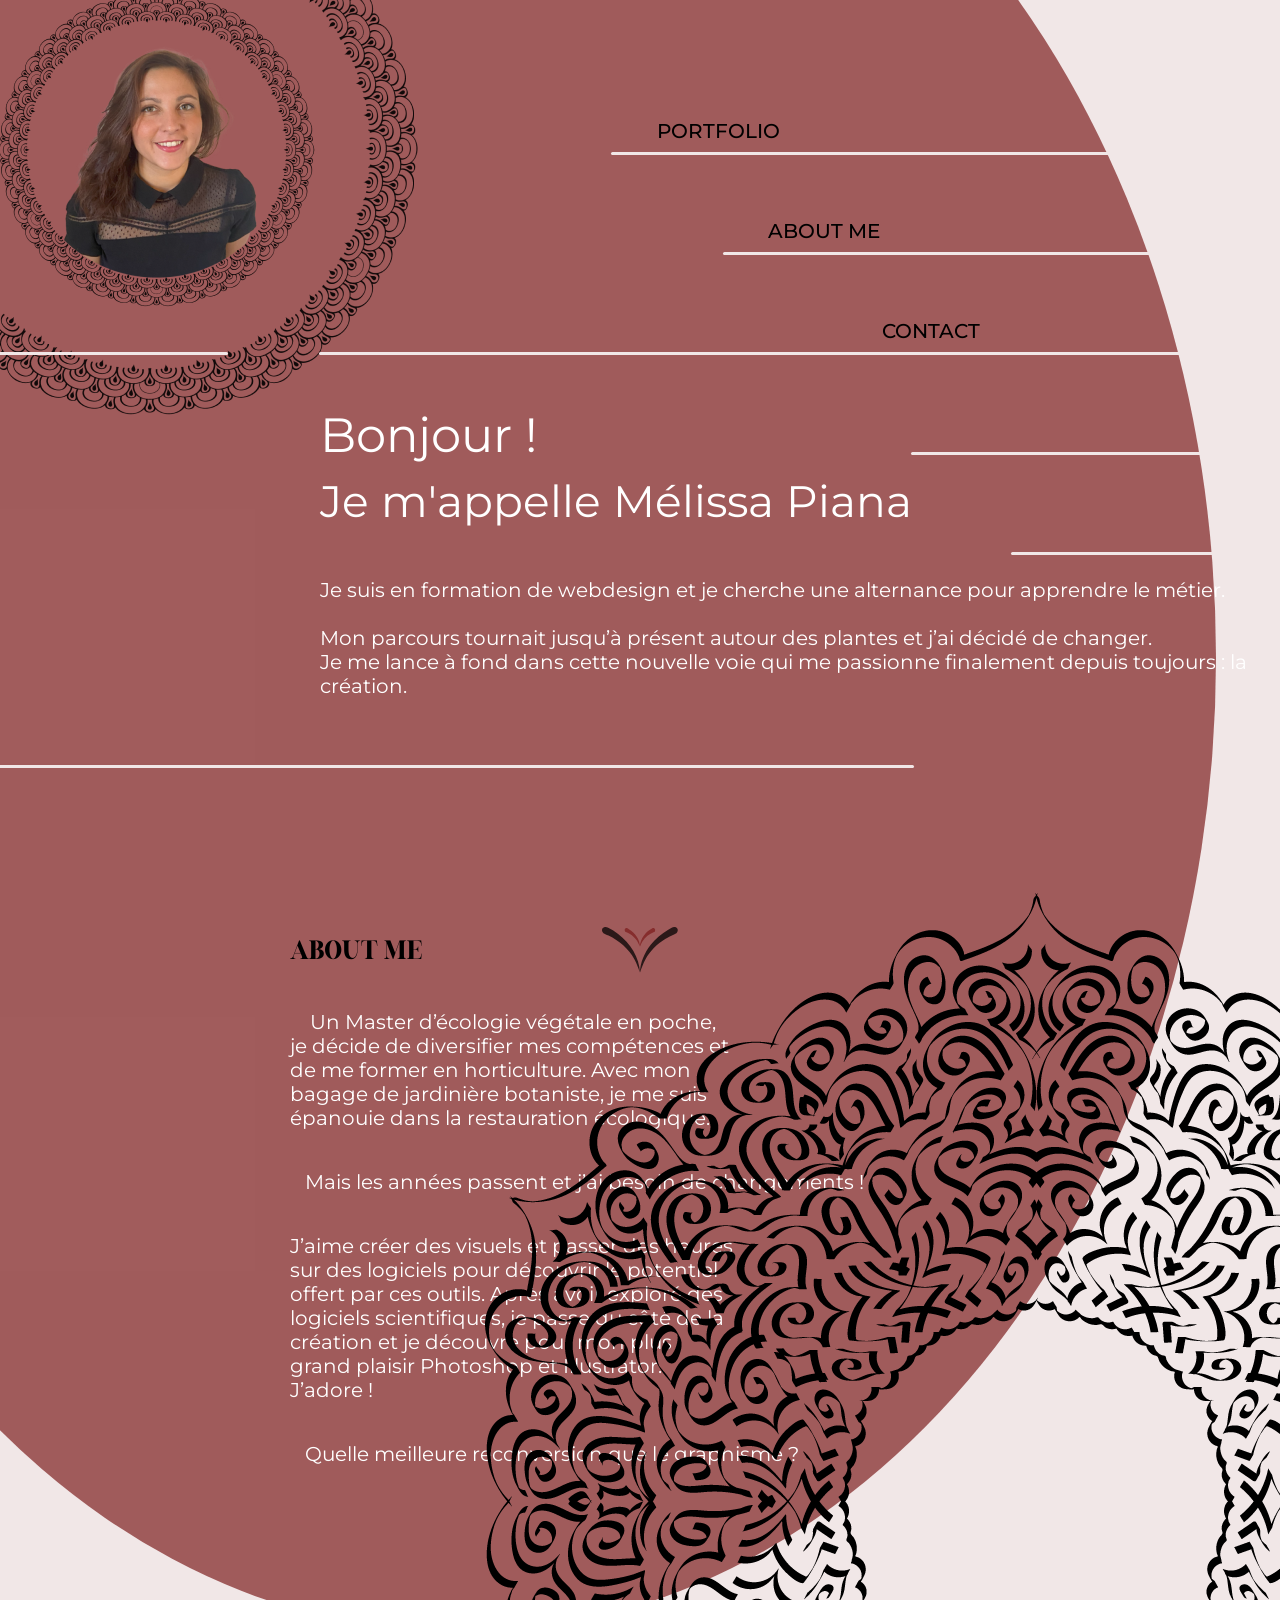
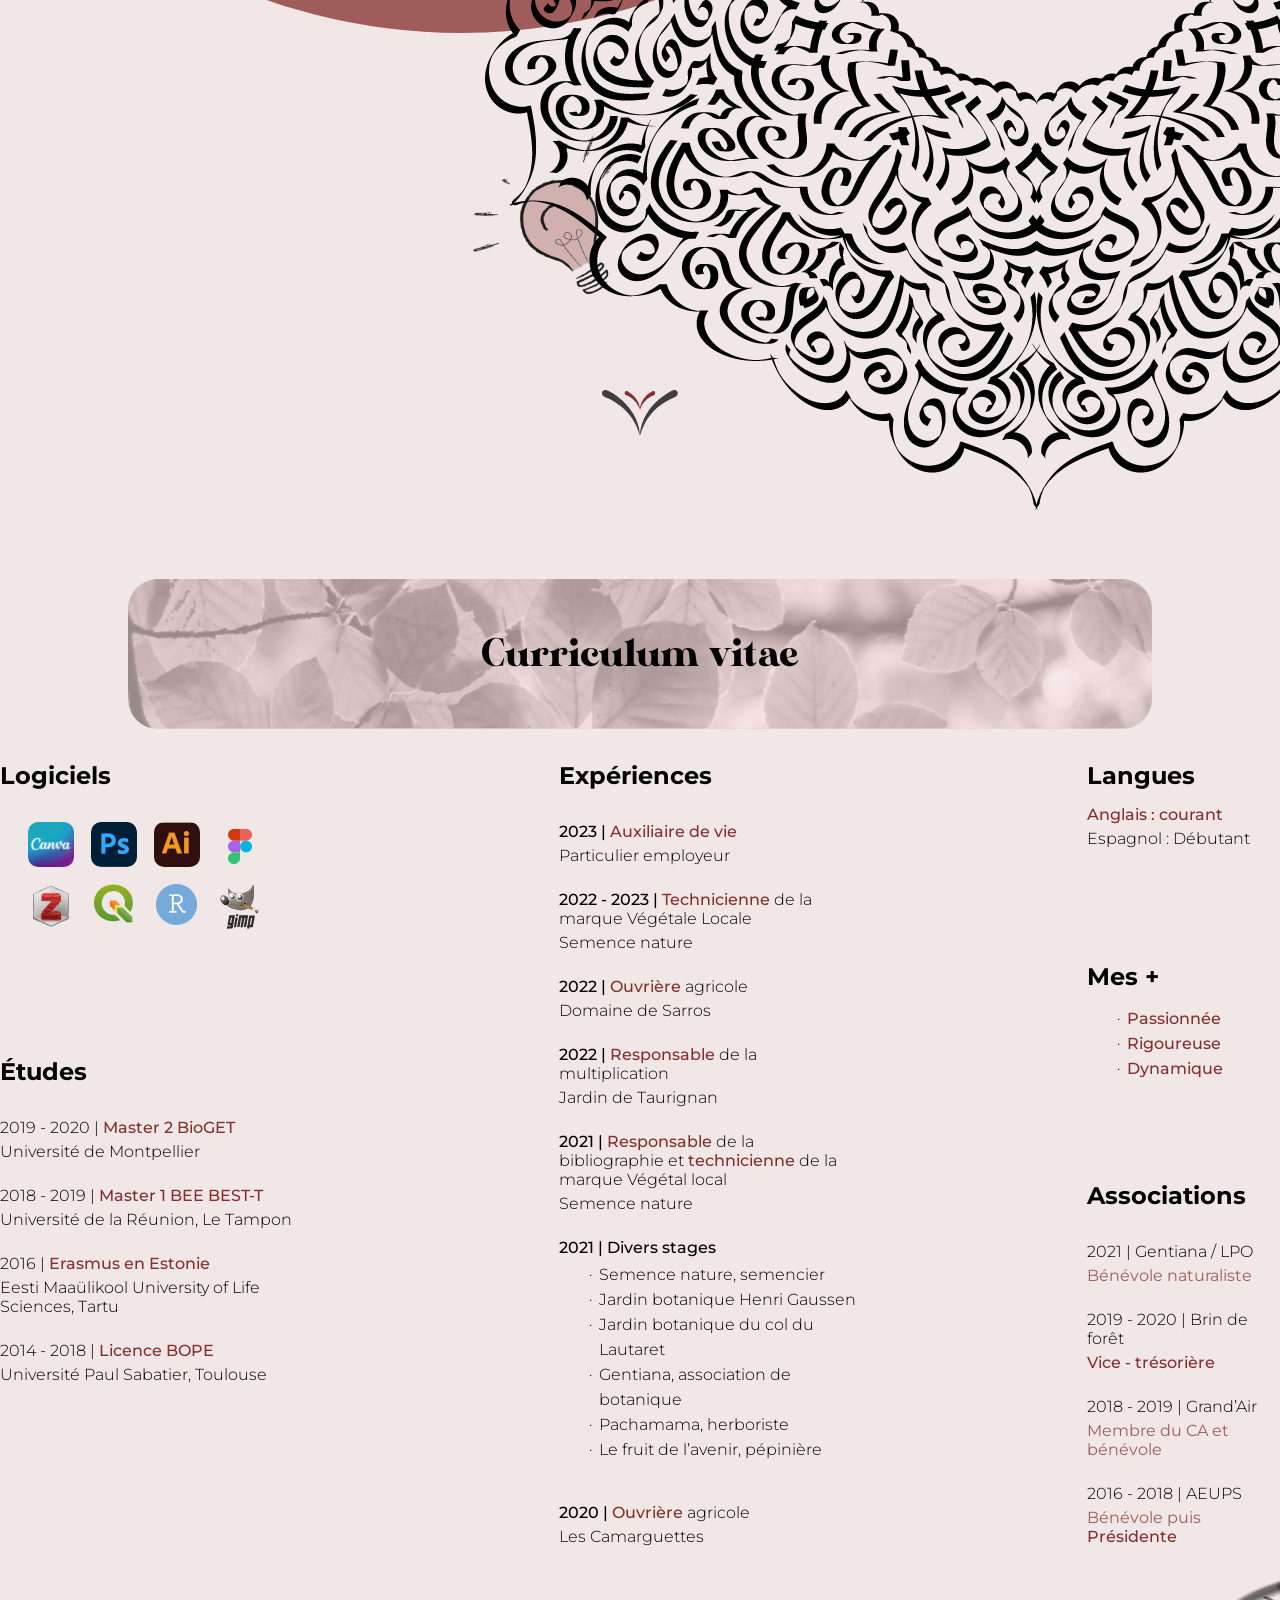
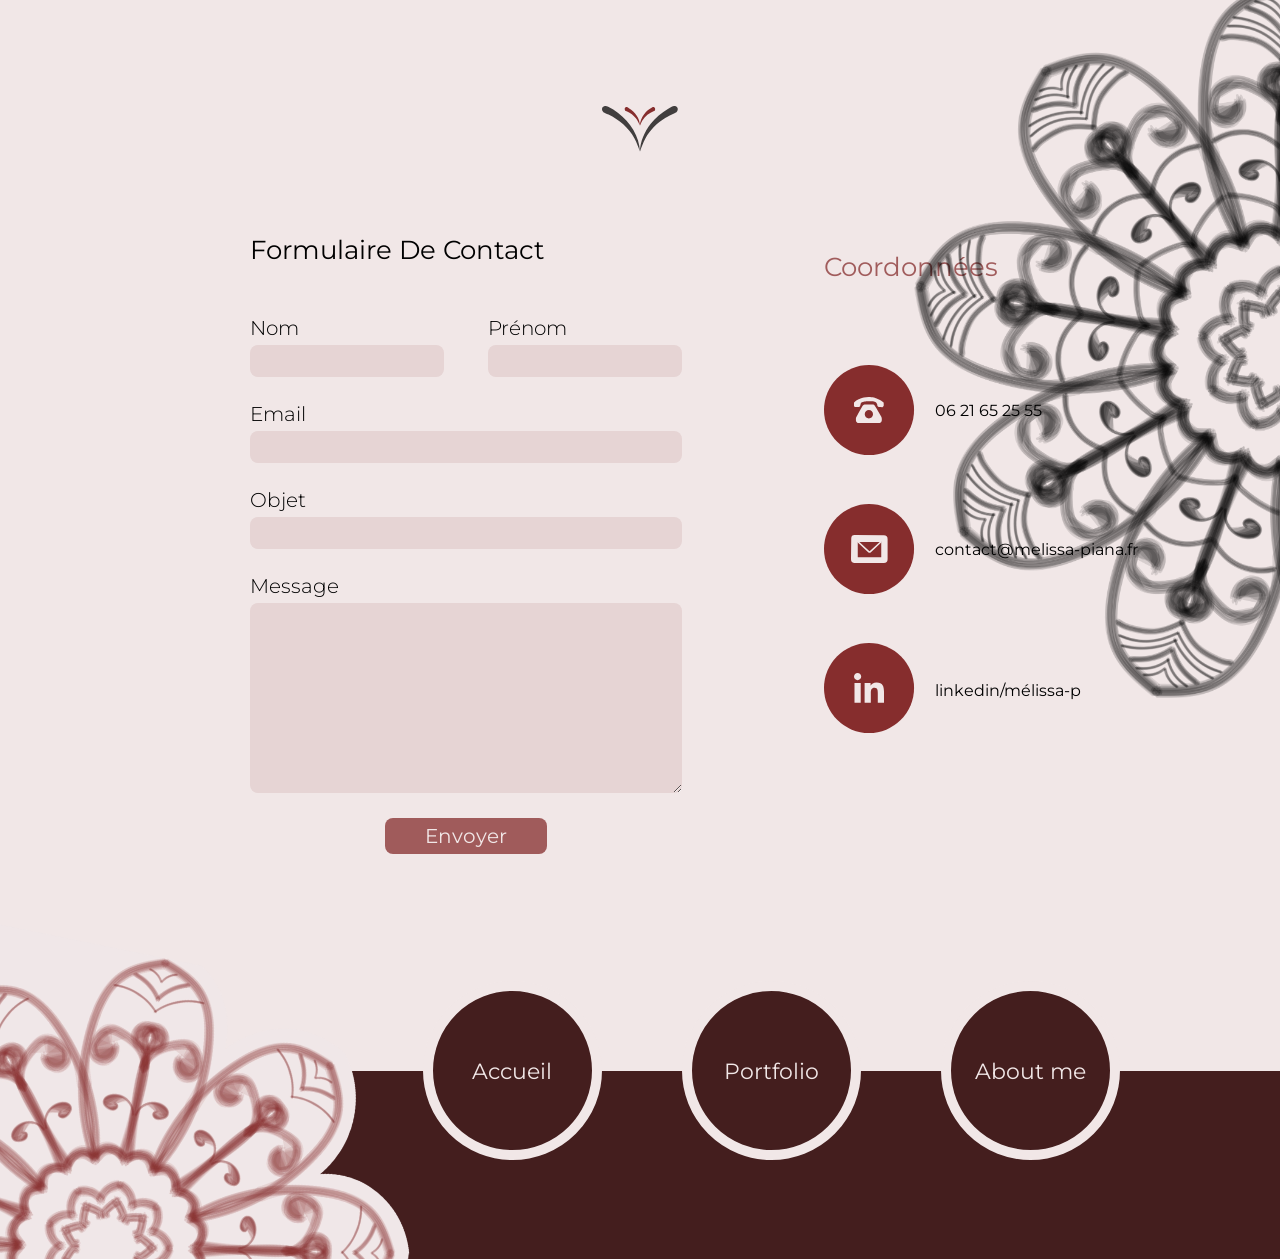
==== commit 4ba32b2d: "check all page, modif footer, favicon, meta description" ====
--- a/index.html
+++ b/index.html
@@ -1,18 +1,29 @@
 <!doctype html>
 <html lang="fr">
 <head>
+    <title>Portfolio - Mélissa</title>
+    <link rel="stylesheet" href="assets/css/home.min.css">
+
     <meta charset="UTF-8">
     <meta name="viewport" content="width=device-width, initial-scale=1, maximum-scale=2">
     <meta http-equiv="X-UA-Compatible" content="ie=edge">
-    <title>Portfolio - Mélissa</title>
-    <link rel="stylesheet" href="assets/css/home.min.css">
+
+
     <script src="https://code.jquery.com/jquery-3.7.1.min.js"
             integrity="sha256-/JqT3SQfawRcv/BIHPThkBvs0OEvtFFmqPF/lYI/Cxo=" crossorigin="anonymous"></script>
-    <meta name="description" content="Free Web tutorials">
-    <meta name="keywords" content="HTML, CSS, JavaScript">
-    <meta property="og:image"
-          content="assets/img/img.png">
+
+
+    <link rel="icon" href="https://www.melissa-piana.fr/assets/img/Mandala_48px.svg">
+    <meta name="description" content="Bienvenue sur mon site de webdesign, UX/UI design">
+    <meta name="keywords" content="websign, UX/UI design, reponsive, maquette, portefolio">
     <meta name="author" content="Lorenzo Devichi">
+    <meta name="copyright" content="Mélissa Piana"/>
+    <meta property="og:title" content="Portfolio - Mélissa"/>
+    <meta property="og:url" content="https://www.melissa-piana.fr/"/>
+    <meta property="og:image" content="https://www.melissa-piana.fr/assets/img/"/>
+    <meta property="og:description" content="Bienvenue sur mon site de webdesign, UX/UI design"/>
+    <meta property="og:site_name" content="Mélissa Piana"/>
+    <meta property="og:type" content="website"/>
 </head>
 <body>
 <div class="home">
@@ -20,7 +31,7 @@
     <nav>
         <ul>
             <li>
-                <a id="sous-menu" href="portefolio.html">Portfolio</a>
+                <a id="sous-menu" href="portefolio">Portfolio</a>
                 <!--                <div class="sous-menu">-->
                 <!--                    <a href="#">Identités visuelles</a>-->
                 <!--                    <a href="#">Maquettes</a>-->
@@ -77,6 +88,7 @@
 
     </div>
     <img class="mandala-home-bottom" src="assets/img/Oriental_1.png" alt="mandala-orientale">
+    <img class="ampoule" src="assets/img/lightbulb2_1.png" alt="Ampoule idée">
     <a href="#" class="chevron-down-header2">
         <img src="assets/img/Flèche maison 2 1.svg" alt="fleche-bottom">
     </a>
@@ -93,19 +105,35 @@
             <div>
                 <h4>Logiciels</h4>
                 <div class="logo">
-                    <img src="assets/img/logoCv/Canva_svg.svg" alt="canva">
-                    <img src="assets/img/logoCv/canva.png" alt="canva">
-                    <img src="assets/img/logoCv/Ai.png" alt="canva">
-                    <img src="assets/img/logoCv/Figma.svg" alt="canva">
-                    <img src="assets/img/logoCv/Zotero.svg" alt="canva">
-                    <img src="assets/img/logoCv/QGIS 1.png" alt="canva">
-                    <img src="assets/img/logoCv/RStudio 1.png" alt="canva">
-                    <img src="assets/img/logoCv/GIMP.svg" alt="canva">
+                    <div class="taille-logo">
+                        <img src="assets/img/logoCv/Canva_svg.svg" alt="canva">
+                    </div>
+                    <div class="taille-logo">
+                        <img src="assets/img/logoCv/Photoshop.png" alt="canva">
+                    </div>
+                    <div class="taille-logo">
+                        <img src="assets/img/logoCv/Ai.png" alt="canva">
+                    </div>
+                    <div class="taille-logo">
+                        <img src="assets/img/logoCv/Figma.svg" alt="canva">
+                    </div>
+                    <div class="taille-logo">
+                        <img src="assets/img/logoCv/Zotero.svg" alt="canva">
+                    </div>
+                    <div class="taille-logo">
+                        <img class="no-border-raduis" src="assets/img/logoCv/QGIS 1.png" alt="canva">
+                    </div>
+                    <div class="taille-logo">
+                        <img src="assets/img/logoCv/RStudio 1.png" alt="canva">
+                    </div>
+                    <div class="taille-logo">
+                        <img src="assets/img/logoCv/GIMP.svg" alt="canva">
+                    </div>
                 </div>
             </div>
             <div>
                 <h4>études</h4>
-                <div>
+                <div class="etudes-cv">
                     <div>
                         <p>2019 - 2020 | <span class="red">Master 2 BioGET</span></p>
                         <span class="spaceTop">Université de Montpellier</span>
@@ -127,7 +155,7 @@
         </div>
         <div class="experience">
             <h4>Expériences</h4>
-            <div>
+            <div class="exp">
                 <div>
                     <p><span class="weight">2023 |</span> <span class="red">Auxiliaire de vie</span></p>
                     <span>Particulier employeur</span>
@@ -163,18 +191,18 @@
                     </ul>
                 </div>
                 <div>
-                    <p><span class="weight">2020 |</span> <span class="red">Ouvrière agricole</span></p>
+                    <p><span class="weight">2020 |</span> <span class="red">Ouvrière</span> agricole</p>
                     <span>Les Camarguettes</span>
                 </div>
             </div>
         </div>
-        <div>
+        <div class="lma">
             <div class="langue">
                 <h4>Langues</h4>
                 <div>
                     <div class="langue-p">
                         <p><span class="red">Anglais : courant</span></p>
-                        <p>Espagnol : Débutan</p>
+                        <p>Espagnol : Débutant</p>
                     </div>
                 </div>
             </div>
@@ -188,7 +216,7 @@
             </div>
             <div>
                 <h4>Associations</h4>
-                <div>
+                <div class="asso">
                     <div>
                         <p>2021 | Gentiana / LPO</p>
                         <span class="red300">Bénévole naturaliste</span>
@@ -254,16 +282,18 @@
             <div class="contact-picto">
                 <div class="d-flex d-flex align-items-center gap50">
                     <img src="assets/img/Picto-téléphone-home.svg" alt="phone">
-                    <p>06 50 50 50 50</p>
+                    <a href="tel:0621652555">06 21 65 25 55</a>
                 </div>
                 <div class="d-flex align-items-center gap50">
                     <img src="assets/img/Picto Mail.svg" alt="mail">
-                    <a href="mailto:melissa.piana@protonmail.com">melissa.piana@protonmail.com</a>
+                    <a href="mailto:contact@melissa-piana.fr">contact@melissa-piana.fr</a>
 
                 </div>
                 <div class="d-flex align-items-center gap50">
-                    <img src="assets/img/Picto LinkedIn.svg" alt="linkedin">
-                    <a href="https://www.linkedin.com/in/mélissa-p-8246a229b">https://www.linkedin.com/in/mélissa-p-8246a229b</a>
+                    <a href="https://www.linkedin.com/in/mélissa-p/" target="_blank">
+                        <img src="assets/img/Picto LinkedIn.svg" alt="linkedin">
+                    </a>
+                    <a href="https://www.linkedin.com/in/mélissa-p/" target="_blank">linkedin/mélissa-p</a>
                 </div>
             </div>
         </div>
@@ -274,9 +304,9 @@
     <div class="bandeaux"></div>
     <div class="contact-footer">
 
-        <a href="#">Accueil</a>
-        <a href="#">Portfolio</a>
-        <a href="#">About me</a>
+        <a href="/">Accueil</a>
+        <a href="portefolio">Portfolio</a>
+        <a href="#about">About me</a>
     </div>
 </footer>
 <script src="assets/js/scrooth.js"></script>
--- a/assets/css/home.min.css
+++ b/assets/css/home.min.css
@@ -1 +1 @@
-@import"https://fonts.googleapis.com/css2?family=Montserrat:wght@100;200;300;400;500;600;700;800;900&display=swap";@font-face{font-family:Nevrada;src:url("../fonts/AL_Nevrada_PersonalUseOnly.ttf")}@font-face{font-family:Marcellus;src:url("../fonts/Marcellus-Regular.ttf")}.d-flex{display:flex}.colunm{flex-direction:column}.over-hidden{overflow:hidden}.align-items-center{align-items:center}.align-items-end{align-items:end}.h100{height:100%}.w25{width:25%}.w20{width:20%}.w80{width:80%}.font1{font-family:"Montserrat",sans-serif}.font2{font-family:"Nevrada"}.txt-center{text-align:center}.justify-content-start{justify-content:start}.justify-content-center{justify-content:center}.justify-content-beetween{justify-content:space-between}.justify-content-end{justify-content:end}.justify-content-around{justify-content:space-around}.justify-content-evenly{justify-content:space-evenly}.p-relative{position:relative}.p-abso-center{position:absolute;top:50%;left:50%;transform:translate(-50%, -50%)}.p-abso{position:absolute}.nevrada{font-family:"Nevrada"}.w50{width:50%}.w40{width:40%}.w70{width:70%}.w30{width:30%}.w45{width:45%}.w60{width:60%}.w100{width:100%}.center-arrow{margin:0 auto;display:block}::-webkit-scrollbar{width:10px}::-webkit-scrollbar-track{background:#f1e7e7}::-webkit-scrollbar-thumb{background:#a05c5c}body{background-color:#f1e7e7;padding:0;margin:0;box-sizing:border-box;scroll-behavior:smooth}.home{position:relative;height:2115px;overflow:hidden}.home nav{display:flex;height:500px;width:100%;justify-content:end;align-items:center;position:relative;z-index:2;overflow:hidden;top:81px}.home nav ul{display:flex;flex-direction:column;gap:4em}.home nav ul li{list-style:none}.home nav ul li .active-menu{width:184px;display:flex !important;animation:height .3s linear both}@keyframes height{from{height:0;opacity:0}to{height:77px;opacity:1}}.home nav ul li .sous-menu{display:none;background-color:#f1e7e7;border-radius:5px;padding:13px 13px 13px 13px;position:absolute;left:24px;top:40px;transition:all .5s linear;opacity:0;flex-direction:column;z-index:5;gap:10px}.home nav ul li .sous-menu a{flex-direction:row !important}.home nav ul li .sous-menu a:after{content:none !important}.home nav ul li .sous-menu a:before{content:none !important}.home nav ul li .sous-menu a{font-size:16px;font-weight:300}.home nav ul li a{text-decoration:none;color:#000;text-transform:uppercase;font-family:"Montserrat",sans-serif;font-size:20px;font-weight:500;display:flex;flex-direction:row-reverse;align-items:center;gap:9px;position:relative}.home nav ul li a:after{content:"";width:36px;height:36px;transition:all .2s linear;opacity:0}.home nav ul li a:hover:after{content:url("../img/Fleur souris.svg");width:36px;height:36px;transition:all .2s linear;opacity:1;animation:rotatePicto 10s infinite linear}@keyframes rotatePicto{0%{transform:rotate(0deg)}100%{transform:rotate(360deg)}}.home nav ul li:nth-child(1){position:relative;right:500px}.home nav ul li:nth-child(1):after{content:"";width:500px;height:3px;background-color:#f1e7e7;display:block;position:absolute;left:-1px;bottom:-6px}.home nav ul li:nth-child(2){position:relative;right:400px}.home nav ul li:nth-child(2):after{content:"";width:500px;height:3px;background-color:#f1e7e7;display:block;position:absolute;left:11px;bottom:-6px}.home nav ul li:nth-child(3){position:relative;right:300px}.home nav ul li:nth-child(3):after{content:"";width:500px;height:3px;background-color:#f1e7e7;display:block;position:absolute;left:-1px;bottom:-6px}.home nav ul li:nth-child(4){position:relative;right:200px}.home nav ul li:nth-child(4):after{content:"";width:500px;height:3px;background-color:#f1e7e7;display:block;position:absolute;left:-1px;bottom:-6px}.home nav ul li:nth-child(5){position:relative;right:100px}.home nav ul li:nth-child(5):after{content:"";width:500px;height:3px;background-color:#f1e7e7;display:block;position:absolute;left:-1px;bottom:-6px}.home .circle-home{height:1950px;width:118%;background-color:rgba(134,45,45,.75);border-radius:50%;position:absolute;top:-317px;left:-23%;z-index:1}.home .profile{position:absolute;top:0;left:0;z-index:2}.home .profile hr{position:absolute;width:228px;height:3px;background-color:#f1e7e7;border:none;bottom:56px}.home .profile .profile-mandala-img{position:absolute}.home .profile .profile-mandala-img .img-melissa{position:absolute;left:23px;top:11px}.home .bonjour{position:absolute;top:356px;z-index:4;padding-left:320px;padding-bottom:46px}.home .bonjour h1{margin-top:50px;color:#fff;font-family:"Montserrat",sans-serif;font-weight:400;font-size:48px;margin-bottom:0}.home .bonjour h2{margin-top:10px;color:#fff;font-family:"Montserrat",sans-serif;font-weight:400;font-size:44px;margin-bottom:50px}.home .bonjour p{color:#fff;font-family:"Montserrat",sans-serif;font-weight:400;font-size:20px}.home .bonjour:after{content:"";width:1500px;height:3px;background-color:#f1e7e7;display:block;position:absolute;top:-4px;left:319px}.home .bonjour:before{content:"";width:914px;height:3px;background-color:#f1e7e7;display:block;position:absolute;bottom:-4px;left:0}.home .chevron-down-header{position:absolute;top:45%;left:50%;z-index:8;transform:translate(-50%, -50%)}.home .about-me{position:absolute;top:920px;left:290px;z-index:3}.home .about-me h3{font-family:"Nevrada";font-weight:400;font-size:24px}.home .about-me .p-size{width:444px;margin-bottom:40px;margin-top:40px;padding-left:0}.home .about-me p{color:#fff;font-size:20px;font-family:"Montserrat",sans-serif;padding-left:15px}.home .mandala-home-bottom{position:absolute;top:950px;z-index:8;right:-365px;rotate:90deg}.home .chevron-down-header2{position:absolute;left:50%;z-index:8;transform:translate(-50%, -50%);bottom:50px}.cv .weight{font-weight:500}.cv .rectangle-feuille{opacity:.4;margin:0 auto;display:block;border-radius:30px;margin-top:4em;margin-bottom:4em}.cv h4{color:#000;font-family:"Montserrat",sans-serif;font-size:24px;text-transform:capitalize}.cv .spaceTop{margin-top:10px}.cv .red300{color:rgba(134,45,45,.75);font-weight:400}.cv .red{color:#862d2d;font-weight:500}.cv p{font-family:"Montserrat",sans-serif;font-weight:300;margin-bottom:5px;margin-top:0}.cv ul{line-height:25px;margin-top:0}.cv li{position:relative;font-family:"Montserrat",sans-serif;list-style:none;font-weight:300}.cv li:after{content:".";position:absolute;left:-10px;top:-4px}.cv span{font-family:"Montserrat",sans-serif;font-weight:300}.cv .cv-experience{display:flex;justify-content:center;gap:14em}.cv .cv-experience .left{display:flex;flex-direction:column;gap:6em}.cv .cv-experience .logo{display:flex;flex-wrap:wrap;gap:17px;align-items:center;justify-content:center;width:290px}.cv .cv-experience .logo img{border-radius:10px}.cv .experience{width:347px}.cv .langue h4{margin-bottom:15px}.cv .langue .langue-p p{margin-top:0}.cv .langue .langue-p p:nth-child(2){margin-bottom:30px}.chevron-down-header3{display:flex;align-items:center;justify-content:center;margin-top:10em}.formContact{position:relative;overflow-x:clip;justify-content:space-evenly;display:flex;margin-top:3em}.formContact .form{width:540px;display:flex;align-items:end;justify-content:end}.formContact .form form{width:80%}.formContact .MandalaCV{position:absolute;top:-220px;right:-370px;z-index:1;width:736px;height:718px}.formContact label{margin-bottom:5px}.formContact .gap50{gap:20px}.formContact h4{font-family:"Montserrat",sans-serif;font-weight:400;font-size:26px;margin-bottom:50px}.formContact input{font-family:"Montserrat",sans-serif;height:30px;background-color:#e6d4d4;outline:none;border:none;border-radius:8px;margin-bottom:25px;padding-left:15px}.formContact textarea{background-color:#e6d4d4;outline:none;border:none;border-radius:8px;margin-bottom:25px}.formContact .send{padding:6px 40px;border:none;background-color:rgba(134,45,45,.75);border-radius:8px;height:auto;color:#f1e7e7;margin:0 auto;display:block;font-size:20px;cursor:pointer;transition:all .5s ease-in-out}.formContact .send:hover{padding:6px 60px;color:#f1e7e7;transition:all .5s ease-in-out;font-size:20px}.formContact label{color:#000;font-family:"Montserrat",sans-serif;font-weight:300;font-size:20px}.formContact a{color:#000;font-family:"Montserrat",sans-serif;text-decoration:none}.formContact .contact{display:flex;flex-direction:column;gap:2em;position:relative;top:-50px}.formContact .contact h4{color:rgba(134,45,45,.75);font-family:"Montserrat",sans-serif;font-weight:400}.formContact .contact .contact-picto{display:flex;flex-direction:column;gap:3em}.cv-title{font-size:36px;font-weight:400;top:55%;margin:0;z-index:1}footer{position:relative;overflow:hidden;height:405px;display:flex;align-items:end;justify-content:end}footer .bandeaux{height:188.04px;width:100%;position:absolute;background-color:#441e1e;z-index:-1}footer .chevron-down-header4{position:absolute;left:-175px;width:581.28px;height:572.4px;top:100px;transform:rotate(11.55deg)}footer .contact-footer{height:188px;width:100%;display:flex;justify-content:inherit;gap:5em;padding-right:10em;position:relative}footer .contact-footer svg{position:absolute;bottom:0;right:0}footer .contact-footer a{width:159.055px;height:159.055px;border-radius:50%;background-color:#441e1e;text-decoration:none;color:#f1e7e7;font-size:22.29px;font-family:"Montserrat",sans-serif;border:10px solid #f1e7e7;display:flex;align-items:center;justify-content:center;position:relative;top:-90px;transition:all .5s ease-in-out}footer .contact-footer a:hover{background-color:#f1e7e7;color:#441e1e;transition:all .5s ease-in-out;font-size:24px}/*# sourceMappingURL=home.min.css.map */
+@import"https://fonts.googleapis.com/css2?family=Montserrat:wght@100;200;300;400;500;600;700;800;900&display=swap";@font-face{font-family:Nevrada;src:url("../fonts/AL_Nevrada_PersonalUseOnly.ttf")}@font-face{font-family:Marcellus;src:url("../fonts/Marcellus-Regular.ttf")}.d-flex{display:flex}.colunm{flex-direction:column}.over-hidden{overflow:hidden}.align-items-center{align-items:center}.align-items-end{align-items:end}.h100{height:100%}.w25{width:25%}.w20{width:20%}.w80{width:80%}.font1{font-family:"Montserrat",sans-serif}.font2{font-family:"Nevrada"}.txt-center{text-align:center}.justify-content-start{justify-content:start}.justify-content-center{justify-content:center}.justify-content-beetween{justify-content:space-between}.justify-content-end{justify-content:end}.justify-content-around{justify-content:space-around}.justify-content-evenly{justify-content:space-evenly}.p-relative{position:relative}.p-abso-center{position:absolute;top:50%;left:50%;transform:translate(-50%, -50%)}.p-abso{position:absolute}.nevrada{font-family:"Nevrada"}.w50{width:50%}.w40{width:40%}.w70{width:70%}.w30{width:30%}.w45{width:45%}.w60{width:60%}.w100{width:100%}.center-arrow{margin:0 auto;display:block}::-webkit-scrollbar{width:10px}::-webkit-scrollbar-track{background:#f1e7e7}::-webkit-scrollbar-thumb{background:#a05c5c}::selection{background-color:#a05c5c;color:#f1e7e7}body{background-color:#f1e7e7;padding:0;margin:0;box-sizing:border-box;scroll-behavior:smooth}.home{position:relative;height:2115px;overflow:hidden}.home nav{display:flex;height:500px;width:100%;justify-content:end;align-items:center;position:relative;z-index:2;overflow:hidden;top:81px}.home nav ul{display:flex;flex-direction:column;gap:4em}.home nav ul li{list-style:none}.home nav ul li .active-menu{width:184px;display:flex !important;animation:height .3s linear both}@keyframes height{from{height:0;opacity:0}to{height:77px;opacity:1}}.home nav ul li .sous-menu{display:none;background-color:#f1e7e7;border-radius:5px;padding:13px 13px 13px 13px;position:absolute;left:24px;top:40px;transition:all .5s linear;opacity:0;flex-direction:column;z-index:5;gap:10px}.home nav ul li .sous-menu a{flex-direction:row !important}.home nav ul li .sous-menu a:after{content:none !important}.home nav ul li .sous-menu a:before{content:none !important}.home nav ul li .sous-menu a{font-size:16px;font-weight:300}.home nav ul li a{text-decoration:none;color:#000;text-transform:uppercase;font-family:"Montserrat",sans-serif;font-size:20px;font-weight:500;display:flex;flex-direction:row-reverse;align-items:center;gap:9px;position:relative}.home nav ul li a:after{content:"";width:36px;height:36px;transition:all .2s linear;opacity:0}.home nav ul li a:hover:after{content:url("../img/Fleur souris.svg");width:36px;height:36px;transition:all .2s linear;opacity:1;animation:rotatePicto 10s infinite linear}@keyframes rotatePicto{0%{transform:rotate(0deg)}100%{transform:rotate(360deg)}}.home nav ul li:nth-child(1){position:relative;right:500px}.home nav ul li:nth-child(1):after{content:"";width:500px;height:3px;background-color:#f1e7e7;display:block;position:absolute;left:-1px;bottom:-6px;border-top-left-radius:15px;border-bottom-left-radius:15px}.home nav ul li:nth-child(2){position:relative;right:400px}.home nav ul li:nth-child(2):after{content:"";width:500px;height:3px;background-color:#f1e7e7;display:block;position:absolute;left:11px;bottom:-6px;border-top-left-radius:15px;border-bottom-left-radius:15px}.home nav ul li:nth-child(3){position:relative;right:300px}.home nav ul li:nth-child(3):after{content:"";width:500px;height:3px;background-color:#f1e7e7;display:block;position:absolute;left:-1px;bottom:-6px;border-top-left-radius:15px;border-bottom-left-radius:15px}.home nav ul li:nth-child(4){position:relative;right:200px}.home nav ul li:nth-child(4):after{content:"";width:500px;height:3px;background-color:#f1e7e7;display:block;position:absolute;left:-1px;bottom:-6px;border-top-left-radius:15px;border-bottom-left-radius:15px}.home nav ul li:nth-child(5){position:relative;right:100px}.home nav ul li:nth-child(5):after{content:"";width:500px;height:3px;background-color:#f1e7e7;display:block;position:absolute;left:-1px;bottom:-6px;border-top-left-radius:15px;border-bottom-left-radius:15px}.home .circle-home{height:1950px;width:118%;background-color:rgba(134,45,45,.75);border-radius:50%;position:absolute;top:-317px;left:-23%;z-index:1}.home .profile{position:absolute;top:0;left:0;z-index:2}.home .profile hr{position:absolute;width:228px;height:3px;background-color:#f1e7e7;border:none;bottom:56px;border-top-right-radius:15px;border-bottom-right-radius:15px}.home .profile .profile-mandala-img{position:absolute}.home .profile .profile-mandala-img .img-melissa{position:absolute;left:23px;top:11px}.home .bonjour{position:absolute;top:356px;z-index:4;padding-left:320px;padding-bottom:46px}.home .bonjour h1{margin-top:50px;color:#fff;font-family:"Montserrat",sans-serif;font-weight:400;font-size:48px;margin-bottom:0}.home .bonjour h2{margin-top:10px;color:#fff;font-family:"Montserrat",sans-serif;font-weight:400;font-size:44px;margin-bottom:50px}.home .bonjour p{color:#fff;font-family:"Montserrat",sans-serif;font-weight:400;font-size:20px}.home .bonjour:after{content:"";width:1500px;height:3px;background-color:#f1e7e7;display:block;position:absolute;top:-4px;left:319px;border-bottom-left-radius:15px;border-top-left-radius:15px}.home .bonjour:before{content:"";width:914px;height:3px;background-color:#f1e7e7;display:block;position:absolute;bottom:-4px;left:0;border-top-right-radius:15px;border-bottom-right-radius:15px}.home .chevron-down-header{position:absolute;top:45%;left:50%;z-index:8;transform:translate(-50%, -50%)}.home .about-me{position:absolute;top:920px;left:290px;z-index:3}.home .about-me h3{font-family:"Nevrada";font-weight:400;font-size:24px}.home .about-me .p-size{width:444px;margin-bottom:40px;margin-top:40px;padding-left:0}.home .about-me p{color:#fff;font-size:20px;font-family:"Montserrat",sans-serif;padding-left:15px}.home .mandala-home-bottom{position:absolute;top:950px;z-index:8;right:-365px;rotate:90deg}.home .chevron-down-header2{position:absolute;left:50%;z-index:8;transform:translate(-50%, -50%);bottom:50px}.home .ampoule{position:absolute;bottom:180px;left:450px;width:220px}.cv .no-border-raduis{border-radius:0 !important}.cv .taille-logo{width:46px;height:45px}.cv .taille-logo img{display:block;margin:0 auto}.cv .weight{font-weight:500}.cv .rectangle-feuille{opacity:.4;margin:0 auto;display:block;border-radius:30px;margin-top:4em;margin-bottom:0;width:80%;height:150px;object-fit:cover}.cv h4{color:#000;font-family:"Montserrat",sans-serif;font-size:24px;text-transform:capitalize}.cv .spaceTop{margin-top:10px}.cv .red300{color:rgba(134,45,45,.75);font-weight:400}.cv .red{color:#862d2d;font-weight:500}.cv p{font-family:"Montserrat",sans-serif;font-weight:300;margin-bottom:5px;margin-top:0}.cv ul{line-height:25px;margin-top:0}.cv li{position:relative;font-family:"Montserrat",sans-serif;list-style:none;font-weight:300}.cv li:after{content:".";position:absolute;left:-10px;top:-4px}.cv span{font-family:"Montserrat",sans-serif;font-weight:300}.cv .cv-experience{display:flex;justify-content:center;gap:14em}.cv .cv-experience .left{display:flex;flex-direction:column;gap:6em}.cv .cv-experience .left .etudes-cv{display:flex;flex-direction:column;gap:25px}.cv .cv-experience .logo{display:flex;flex-wrap:wrap;gap:17px;align-items:center;justify-content:center;width:290px}.cv .cv-experience .logo img{border-radius:10px}.cv .experience{width:347px}.cv .experience .exp{display:flex;flex-direction:column;gap:25px}.cv .langue h4{margin-bottom:15px}.cv .langue .langue-p p{margin-top:0}.cv .langue .langue-p p:nth-child(2){margin-bottom:30px}.cv .asso{display:flex;flex-direction:column;gap:25px}.cv .lma{display:flex;flex-direction:column;justify-content:space-between}.chevron-down-header3{display:flex;align-items:center;justify-content:center;margin-top:10em}.formContact{position:relative;overflow-x:clip;justify-content:space-evenly;display:flex;margin-top:3em}.formContact .form{width:540px;display:flex;align-items:end;justify-content:end}.formContact .form form{width:80%}.formContact .MandalaCV{position:absolute;top:-220px;right:-370px;z-index:1;width:736px;height:718px}.formContact label{margin-bottom:5px}.formContact .gap50{gap:20px}.formContact h4{font-family:"Montserrat",sans-serif;font-weight:400;font-size:26px;margin-bottom:50px}.formContact input{font-family:"Montserrat",sans-serif;height:30px;background-color:#e6d4d4;outline:none;border:none;border-radius:8px;margin-bottom:25px;padding-left:15px}.formContact textarea{font-family:"Montserrat",sans-serif;background-color:#e6d4d4;outline:none;border:none;border-radius:8px;margin-bottom:25px;padding:15px}.formContact .send{padding:6px 40px;border:none;background-color:rgba(134,45,45,.75);border-radius:8px;height:auto;color:#f1e7e7;margin:0 auto;display:block;font-size:20px;cursor:pointer;transition:all .5s ease-in-out}.formContact .send:hover{padding:6px 60px;color:#f1e7e7;transition:all .5s ease-in-out;font-size:20px}.formContact label{color:#000;font-family:"Montserrat",sans-serif;font-weight:300;font-size:20px}.formContact a{color:#000;font-family:"Montserrat",sans-serif;text-decoration:none}.formContact .contact{display:flex;flex-direction:column;gap:2em;position:relative;top:-50px}.formContact .contact h4{color:rgba(134,45,45,.75);font-family:"Montserrat",sans-serif;font-weight:400}.formContact .contact .contact-picto{display:flex;flex-direction:column;gap:3em}.cv-title{font-size:36px;font-weight:400;top:55%;margin:0;z-index:1}footer{position:relative;overflow:hidden;height:405px;display:flex;align-items:end;justify-content:end}footer .bandeaux{height:188.04px;width:100%;position:absolute;background-color:#441e1e;z-index:-1}footer .chevron-down-header4{position:absolute;left:-175px;width:581.28px;height:572.4px;top:100px;transform:rotate(11.55deg)}footer .contact-footer{height:188px;width:100%;display:flex;justify-content:inherit;gap:5em;padding-right:10em;position:relative}footer .contact-footer svg{position:absolute;bottom:0;right:0}footer .contact-footer a{width:159.055px;height:159.055px;border-radius:50%;background-color:#441e1e;text-decoration:none;color:#f1e7e7;font-size:22.29px;font-family:"Montserrat",sans-serif;border:10px solid #f1e7e7;display:flex;align-items:center;justify-content:center;position:relative;top:-90px;transition:all .5s ease-in-out}footer .contact-footer a:hover{background-color:#f1e7e7;color:#441e1e;transition:all .5s ease-in-out;font-size:24px}/*# sourceMappingURL=home.min.css.map */
